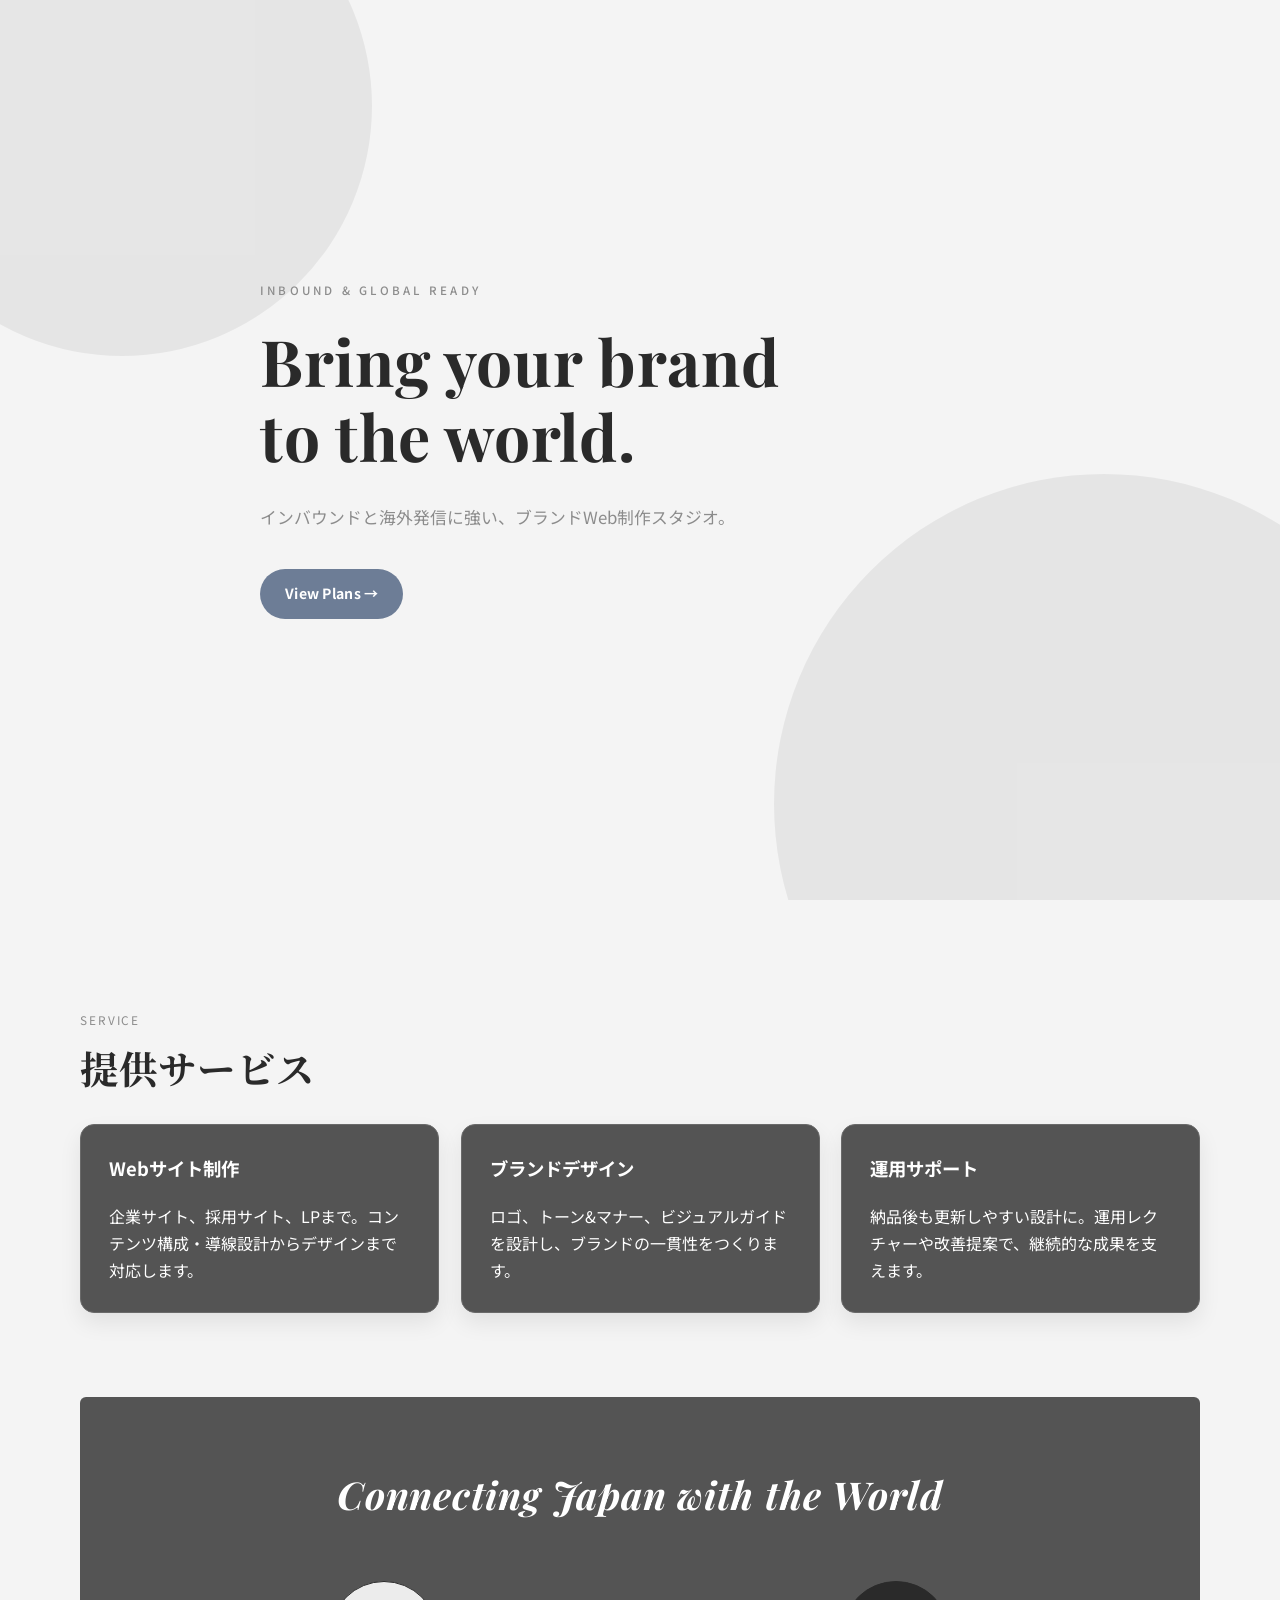
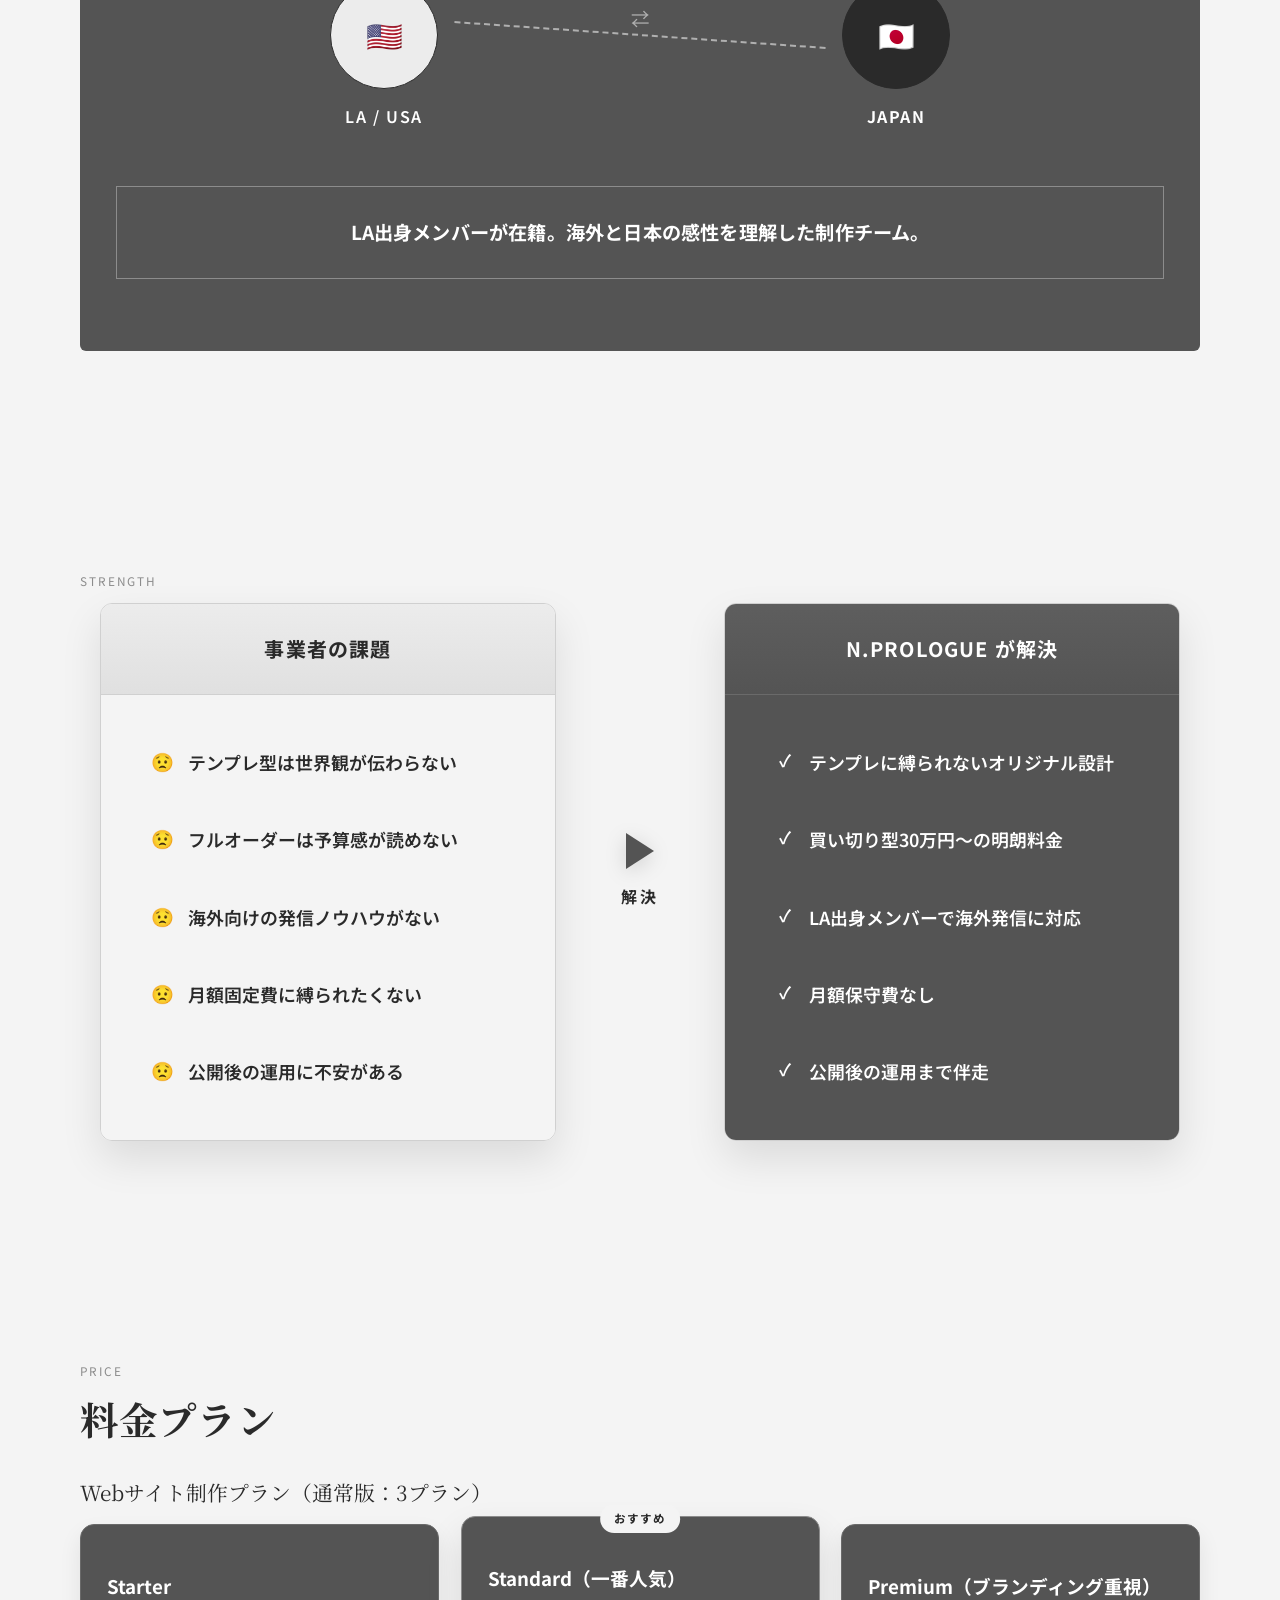
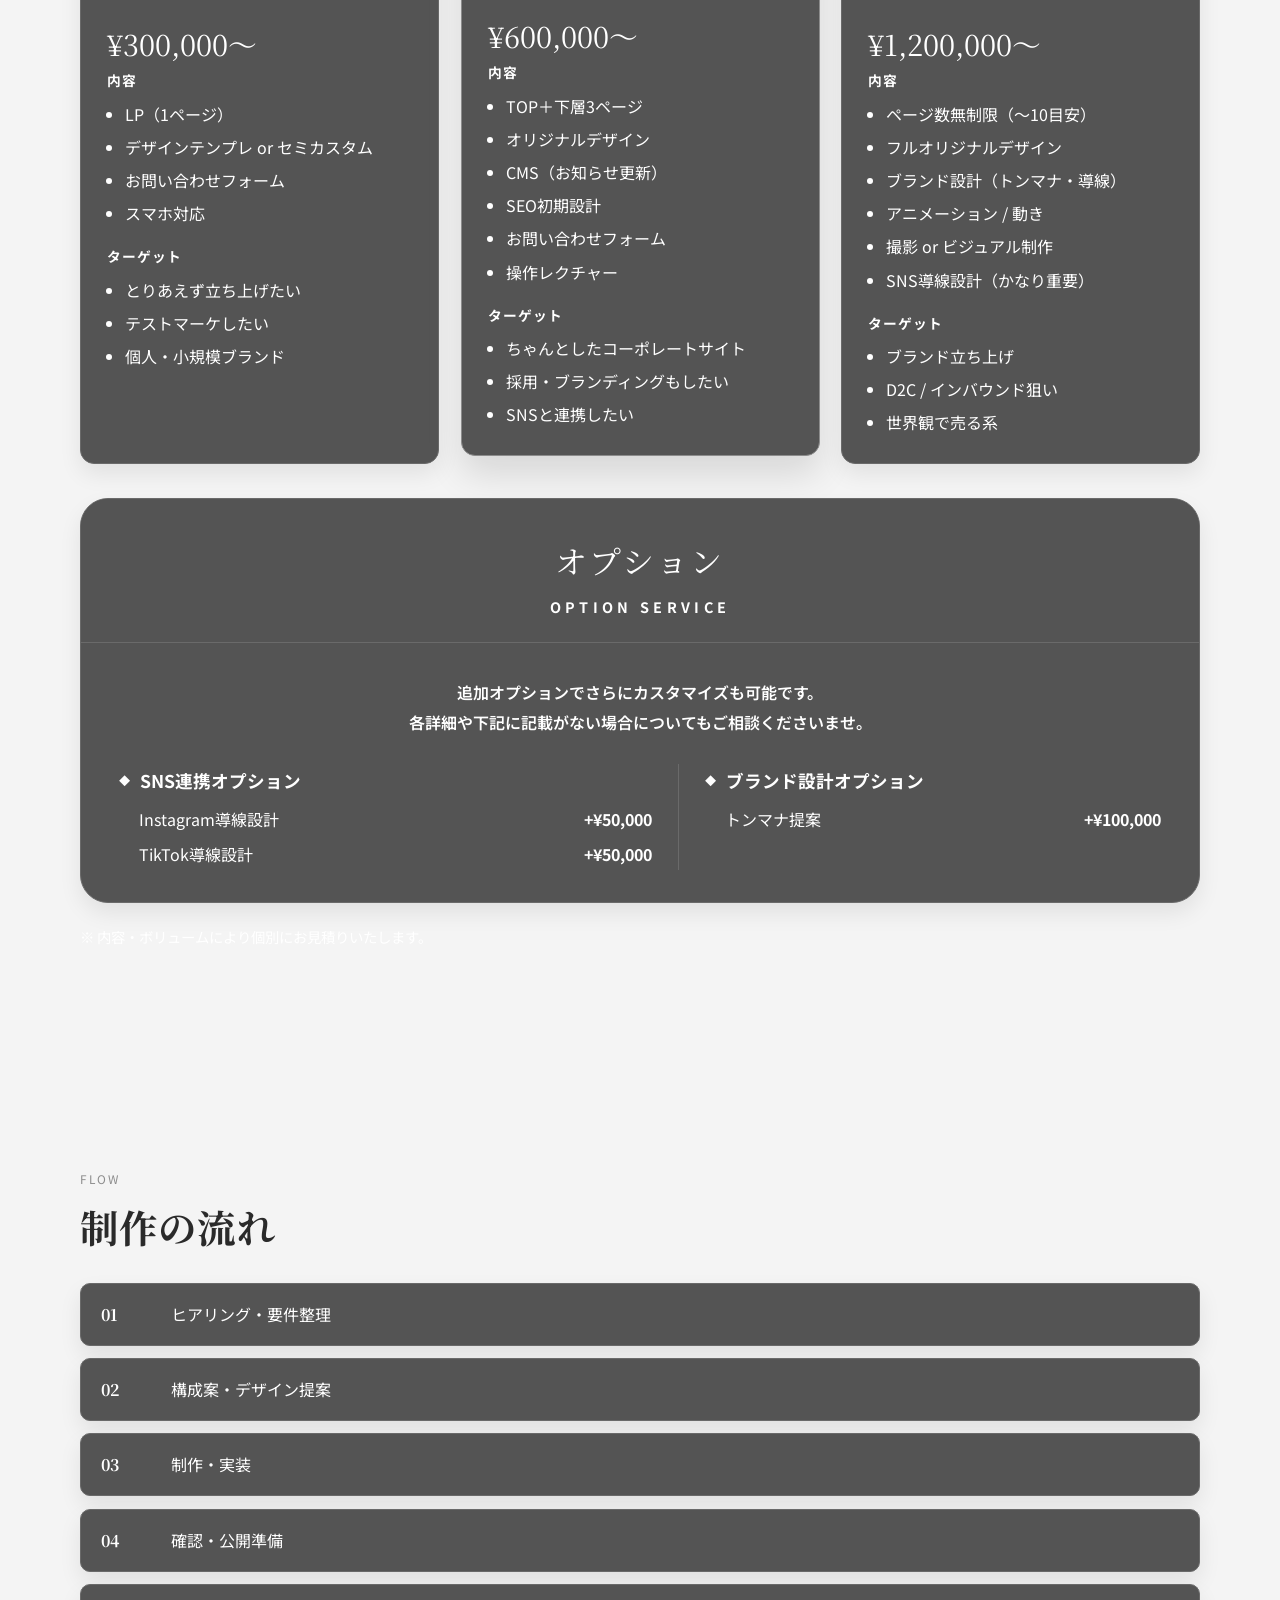
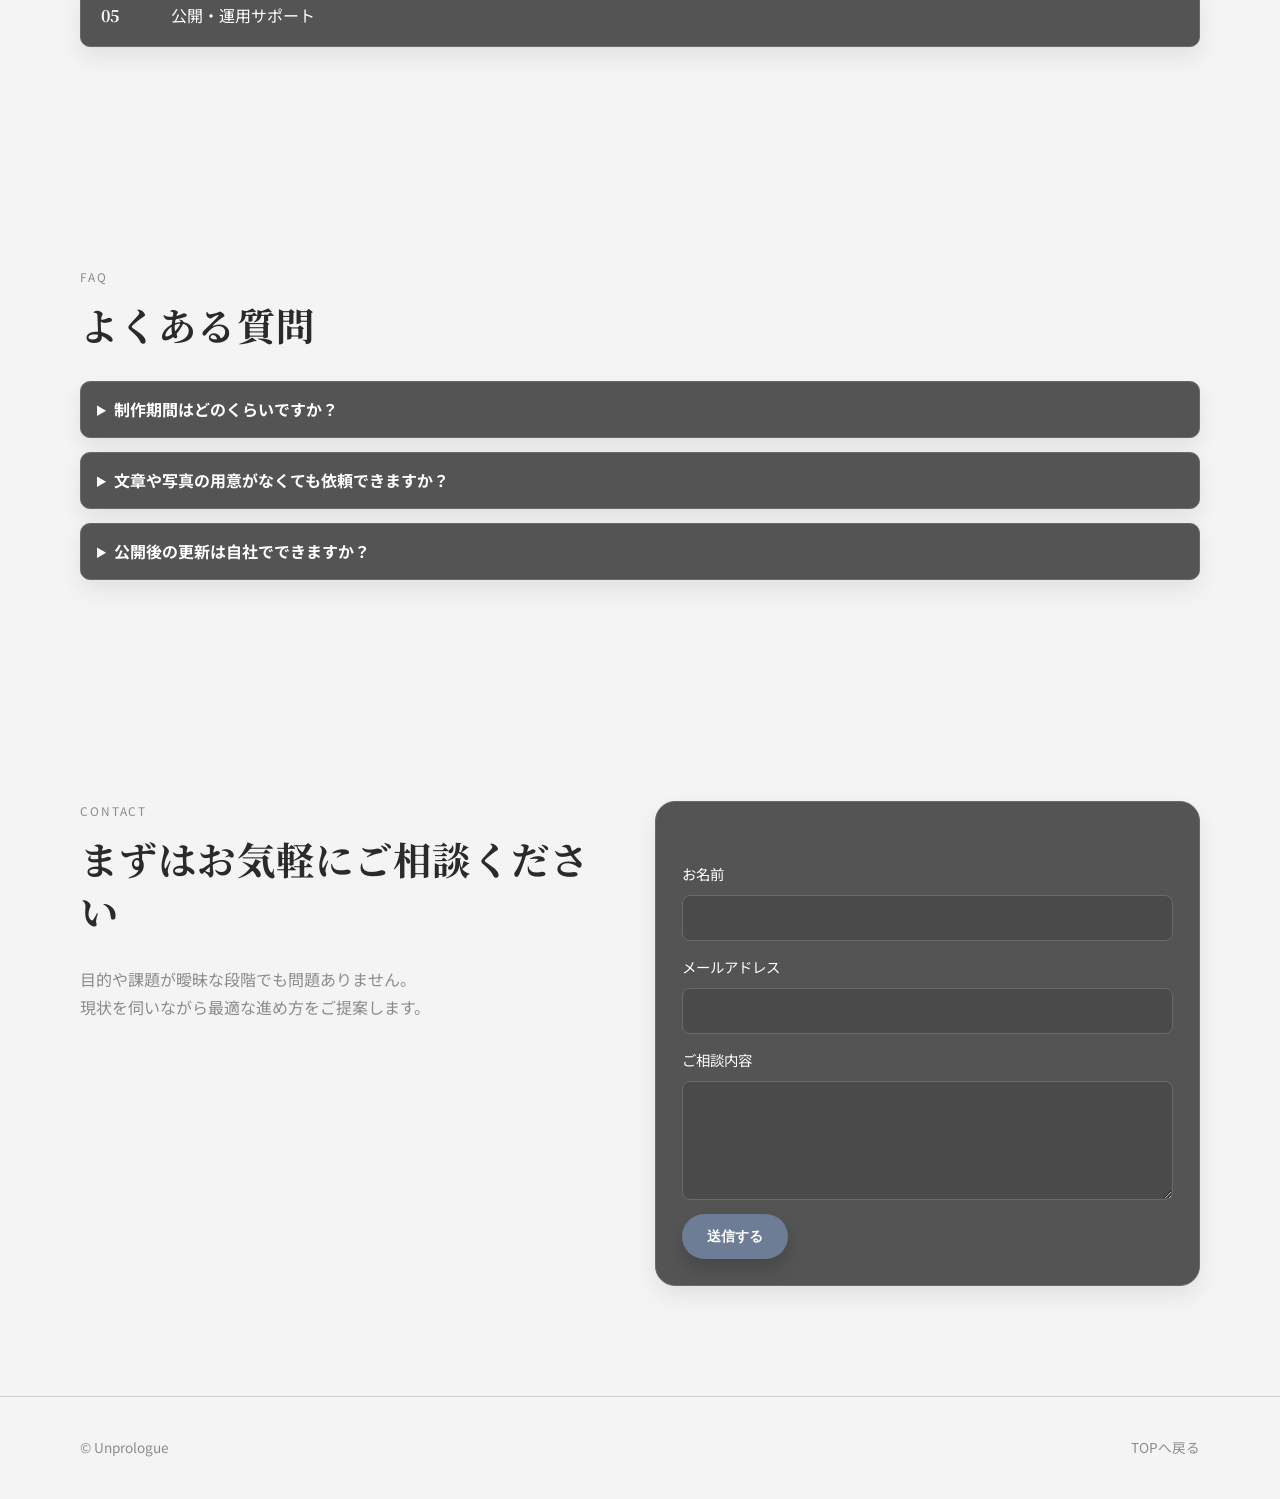
==== index.html @ 6802417b "Send contact form submissions to hello@unprologue.jp Use FormSubmit AJAX endpoint with honeypot, sta" ====
<!doctype html>
<html lang="ja">
  <head>
    <meta charset="UTF-8" />
    <meta name="viewport" content="width=device-width, initial-scale=1.0" />
    <title>N.PROLOGUE</title>
    <link rel="icon" href="favicon.ico" sizes="48x48" />
    <link rel="icon" type="image/png" sizes="32x32" href="favicon-32x32.png" />
    <link rel="apple-touch-icon" sizes="180x180" href="assets/apple-touch-icon.png" />
    <meta
      name="description"
      content="想いをカタチに、らしさをデザインに。ブランドに寄り添うWeb制作・デザインスタジオ。"
    />
    <link rel="preconnect" href="https://fonts.googleapis.com" />
    <link rel="preconnect" href="https://fonts.gstatic.com" crossorigin />
    <link
      href="https://fonts.googleapis.com/css2?family=Noto+Sans+JP:wght@400;500;700&family=Noto+Serif+JP:wght@500;700&family=Playfair+Display:wght@600;700&display=swap"
      rel="stylesheet"
    />
    <link rel="stylesheet" href="css/styles.css" />
  </head>
  <body>
    <main id="top">
      <section class="hero" id="hero">
        <div class="hero-stage">
          <div class="hero-intro" id="hero-intro">
            <div class="dot-logo" id="dot-logo" data-text="N.PROLOGUE" aria-hidden="true"></div>
          </div>

          <div class="hero-content" id="hero-content" aria-hidden="true">
            <div class="hero-bg-circles" aria-hidden="true">
              <span class="hero-circle hero-circle--tl"></span>
              <span class="hero-circle hero-circle--br"></span>
            </div>
            <div class="container hero-copy-wrap">
              <p class="hero-eyebrow hero-reveal-item">INBOUND &amp; GLOBAL READY</p>
              <h1 class="hero-headline hero-reveal-item">
                Bring your brand<br />
                to the world.
              </h1>
              <p class="hero-lead hero-reveal-item">
                インバウンドと海外発信に強い、ブランドWeb制作スタジオ。
              </p>
              <a href="#price" class="btn btn-hero hero-reveal-item">View Plans →</a>
            </div>
          </div>
        </div>
      </section>

      <section class="section" id="service">
        <div class="container">
          <p class="section-en">SERVICE</p>
          <h2 class="section-title">提供サービス</h2>
          <div class="cards three">
            <article class="card">
              <h3>Webサイト制作</h3>
              <p>
                企業サイト、採用サイト、LPまで。コンテンツ構成・導線設計からデザインまで対応します。
              </p>
            </article>
            <article class="card">
              <h3>ブランドデザイン</h3>
              <p>
                ロゴ、トーン&マナー、ビジュアルガイドを設計し、ブランドの一貫性をつくります。
              </p>
            </article>
            <article class="card">
              <h3>運用サポート</h3>
              <p>
                納品後も更新しやすい設計に。運用レクチャーや改善提案で、継続的な成果を支えます。
              </p>
            </article>
          </div>

          <div class="global-connect">
            <h2 class="global-connect-title">Connecting Japan with the World</h2>

            <div class="global-connect-map" aria-label="LA USA to Japan connection">
              <div class="global-connect-node">
                <div class="global-connect-circle global-connect-circle--usa">
                  <span aria-hidden="true">🇺🇸</span>
                </div>
                <p class="global-connect-label global-connect-label--sub">LA / USA</p>
              </div>

              <div class="global-connect-bridge" aria-hidden="true">
                <span class="global-connect-arrow">⇄</span>
                <span class="global-connect-line"></span>
              </div>

              <div class="global-connect-node">
                <div class="global-connect-circle global-connect-circle--japan">
                  <span aria-hidden="true">🇯🇵</span>
                </div>
                <p class="global-connect-label">JAPAN</p>
              </div>
            </div>

            <p class="global-connect-note">
              LA出身メンバーが在籍。海外と日本の感性を理解した制作チーム。
            </p>
          </div>
        </div>
      </section>

      <section class="section" id="strength">
        <div class="container">
          <p class="section-en">STRENGTH</p>
          <div class="challenge-solution">
            <div class="challenge-solution-grid">
              <article class="challenge-panel">
                <header class="challenge-panel-head">事業者の課題</header>
                <ul class="challenge-list">
                  <li><span class="challenge-icon" aria-hidden="true">😟</span>テンプレ型は世界観が伝わらない</li>
                  <li><span class="challenge-icon" aria-hidden="true">😟</span>フルオーダーは予算感が読めない</li>
                  <li><span class="challenge-icon" aria-hidden="true">😟</span>海外向けの発信ノウハウがない</li>
                  <li><span class="challenge-icon" aria-hidden="true">😟</span>月額固定費に縛られたくない</li>
                  <li><span class="challenge-icon" aria-hidden="true">😟</span>公開後の運用に不安がある</li>
                </ul>
              </article>

              <div class="challenge-solution-bridge" aria-hidden="true">
                <span class="challenge-solution-arrow"></span>
                <span class="challenge-solution-label">解決</span>
              </div>

              <article class="solution-panel">
                <header class="solution-panel-head">N.PROLOGUE が解決</header>
                <ul class="solution-list">
                  <li><span class="solution-icon" aria-hidden="true">✓</span>テンプレに縛られないオリジナル設計</li>
                  <li><span class="solution-icon" aria-hidden="true">✓</span>買い切り型30万円〜の明朗料金</li>
                  <li><span class="solution-icon" aria-hidden="true">✓</span>LA出身メンバーで海外発信に対応</li>
                  <li><span class="solution-icon" aria-hidden="true">✓</span>月額保守費なし</li>
                  <li><span class="solution-icon" aria-hidden="true">✓</span>公開後の運用まで伴走</li>
                </ul>
              </article>
            </div>
          </div>

        </div>
      </section>

      <section class="section" id="price">
        <div class="container">
          <p class="section-en">PRICE</p>
          <h2 class="section-title">料金プラン</h2>
          <div class="plan-group">
            <p class="plan-group-title">Webサイト制作プラン（通常版：3プラン）</p>
            <div class="pricing">
              <article class="price-card">
                <h3>Starter</h3>
                <p class="price">¥300,000〜</p>
                <h4>内容</h4>
                <ul>
                  <li>LP（1ページ）</li>
                  <li>デザインテンプレ or セミカスタム</li>
                  <li>お問い合わせフォーム</li>
                  <li>スマホ対応</li>
                </ul>
                <h4>ターゲット</h4>
                <ul>
                  <li>とりあえず立ち上げたい</li>
                  <li>テストマーケしたい</li>
                  <li>個人・小規模ブランド</li>
                </ul>
              </article>

              <article class="price-card featured">
                <h3>Standard（一番人気）</h3>
                <p class="price">¥600,000〜</p>
                <h4>内容</h4>
                <ul>
                  <li>TOP＋下層3ページ</li>
                  <li>オリジナルデザイン</li>
                  <li>CMS（お知らせ更新）</li>
                  <li>SEO初期設計</li>
                  <li>お問い合わせフォーム</li>
                  <li>操作レクチャー</li>
                </ul>
                <h4>ターゲット</h4>
                <ul>
                  <li>ちゃんとしたコーポレートサイト</li>
                  <li>採用・ブランディングもしたい</li>
                  <li>SNSと連携したい</li>
                </ul>
              </article>

              <article class="price-card">
                <h3>Premium（ブランディング重視）</h3>
                <p class="price">¥1,200,000〜</p>
                <h4>内容</h4>
                <ul>
                  <li>ページ数無制限（〜10目安）</li>
                  <li>フルオリジナルデザイン</li>
                  <li>ブランド設計（トンマナ・導線）</li>
                  <li>アニメーション / 動き</li>
                  <li>撮影 or ビジュアル制作</li>
                  <li>SNS導線設計（かなり重要）</li>
                </ul>
                <h4>ターゲット</h4>
                <ul>
                  <li>ブランド立ち上げ</li>
                  <li>D2C / インバウンド狙い</li>
                  <li>世界観で売る系</li>
                </ul>
              </article>
            </div>
          </div>

          <div class="plan-group">
            <div class="option-board">
              <div class="option-board-head">
                <p class="option-head-ja">オプション</p>
                <p class="option-head-en">OPTION SERVICE</p>
              </div>
              <div class="option-board-body">
                <p class="option-intro">
                  追加オプションでさらにカスタマイズも可能です。<br />
                  各詳細や下記に記載がない場合についてもご相談くださいませ。
                </p>
                <div class="option-columns">
                  <div class="option-column">
                    <article class="option-item">
                      <h3>SNS連携オプション</h3>
                      <ul class="option-sublist">
                        <li>
                          <span>Instagram導線設計</span>
                          <strong>+¥50,000</strong>
                        </li>
                        <li>
                          <span>TikTok導線設計</span>
                          <strong>+¥50,000</strong>
                        </li>
                      </ul>
                    </article>
                  </div>
                  <div class="option-column">
                    <article class="option-item">
                      <h3>ブランド設計オプション</h3>
                      <ul class="option-sublist">
                        <li>
                          <span>トンマナ提案</span>
                          <strong>+¥100,000</strong>
                        </li>
                      </ul>
                    </article>
                  </div>
                </div>
              </div>
            </div>
          </div>

          <p class="note">※ 内容・ボリュームにより個別にお見積りいたします。</p>
        </div>
      </section>

      <section class="section" id="flow">
        <div class="container">
          <p class="section-en">FLOW</p>
          <h2 class="section-title">制作の流れ</h2>
          <ol class="flow">
            <li><strong>01</strong><span>ヒアリング・要件整理</span></li>
            <li><strong>02</strong><span>構成案・デザイン提案</span></li>
            <li><strong>03</strong><span>制作・実装</span></li>
            <li><strong>04</strong><span>確認・公開準備</span></li>
            <li><strong>05</strong><span>公開・運用サポート</span></li>
          </ol>
        </div>
      </section>

      <section class="section section-soft" id="faq">
        <div class="container">
          <p class="section-en">FAQ</p>
          <h2 class="section-title">よくある質問</h2>
          <div class="faq">
            <details>
              <summary>制作期間はどのくらいですか？</summary>
              <p>
                ご依頼内容により異なりますが、LPで約4〜6週間、コーポレートサイトで約8〜12週間が目安です。
              </p>
            </details>
            <details>
              <summary>文章や写真の用意がなくても依頼できますか？</summary>
              <p>
                可能です。構成や原稿作成のサポート、必要に応じて撮影ディレクションも対応しています。
              </p>
            </details>
            <details>
              <summary>公開後の更新は自社でできますか？</summary>
              <p>
                はい。更新しやすい設計で制作し、納品時に管理画面レクチャーも行います。
              </p>
            </details>
          </div>
        </div>
      </section>

      <section class="section contact" id="contact">
        <div class="container contact-grid">
          <div>
            <p class="section-en">CONTACT</p>
            <h2 class="section-title">まずはお気軽にご相談ください</h2>
            <p class="lead">
              目的や課題が曖昧な段階でも問題ありません。<br />
              現状を伺いながら最適な進め方をご提案します。
            </p>
          </div>
          <form
            class="contact-form"
            id="contact-form"
            action="https://formsubmit.co/ajax/hello@unprologue.jp"
            method="POST"
          >
            <input type="hidden" name="_subject" value="N.PROLOGUE お問い合わせ" />
            <input type="hidden" name="_template" value="table" />
            <input type="text" name="_honey" class="sr-only" tabindex="-1" autocomplete="off" />
            <p class="contact-form-status" id="contact-form-status" role="status" aria-live="polite"></p>
            <label>
              お名前
              <input type="text" name="name" required />
            </label>
            <label>
              メールアドレス
              <input type="email" name="email" required />
            </label>
            <label>
              ご相談内容
              <textarea name="message" rows="4" required></textarea>
            </label>
            <button type="submit" class="btn">送信する</button>
          </form>
        </div>
      </section>
    </main>

    <footer class="site-footer">
      <div class="container footer-wrap">
        <p>© Unprologue</p>
        <a href="#top">TOPへ戻る</a>
      </div>
    </footer>

    <script src="js/main.js"></script>
  </body>
</html>
---- css/styles.css ----
:root {
  --bg: #f4f4f4;
  --bg-deep: #f4f4f4;
  --bg-soft: #f4f4f4;
  --bg-card: #545454;
  --title: #2a2a2a;
  --subtext: #8c8c8c;
  --text-box: #545454;
  --box-title: #ffffff;
  --box-subtext: #ffffff;
  --text: #2a2a2a;
  --text-muted: #8c8c8c;
  --line: #6a6a6a;
  --accent: #79d0ff;
  --accent-soft: #b5e6ff;
  --radius: 20px;
  --radius-sm: 14px;
  --shadow: 0 24px 70px rgba(0, 0, 0, 0.38);
  --shadow-soft: 0 14px 30px rgba(0, 0, 0, 0.24);
}

* {
  box-sizing: border-box;
}

html {
  scroll-behavior: smooth;
}

body {
  margin: 0;
  color: var(--subtext);
  background: #f4f4f4;
  font-family: "Noto Sans JP", sans-serif;
  line-height: 1.7;
}

a {
  color: inherit;
  text-decoration: none;
}

.container {
  width: min(1120px, 92%);
  margin: 0 auto;
}

.hero {
  position: relative;
  min-height: 100vh;
  overflow: hidden;
  background: #f4f4f4;
}

.hero-stage {
  position: relative;
  min-height: 100vh;
}

.hero-intro {
  position: absolute;
  inset: 0;
  z-index: 2;
  display: flex;
  align-items: center;
  justify-content: center;
  padding: 96px 0;
  transition:
    opacity 1.15s cubic-bezier(0.22, 1, 0.36, 1),
    transform 1.15s cubic-bezier(0.22, 1, 0.36, 1),
    filter 0.95s ease;
}

.hero-content {
  position: relative;
  z-index: 1;
  min-height: 100vh;
  display: flex;
  align-items: center;
  opacity: 0;
  transform: translateY(28px);
  pointer-events: none;
  transition:
    opacity 1.25s cubic-bezier(0.22, 1, 0.36, 1) 0.12s,
    transform 1.25s cubic-bezier(0.22, 1, 0.36, 1) 0.12s;
}

.hero.is-revealed .hero-intro {
  opacity: 0;
  visibility: hidden;
  transform: scale(0.94) translateY(-16px);
  filter: blur(8px);
  pointer-events: none;
  z-index: 0;
}

.hero.is-revealed .hero-content {
  opacity: 1;
  transform: translateY(0);
  pointer-events: auto;
  z-index: 3;
}

.hero-reveal-item {
  opacity: 0;
  transform: translateY(22px);
  filter: blur(3px);
  transition:
    opacity 0.95s cubic-bezier(0.22, 1, 0.36, 1),
    transform 0.95s cubic-bezier(0.22, 1, 0.36, 1),
    filter 0.85s ease;
}

.hero.is-revealed .hero-reveal-item {
  opacity: 1;
  transform: translateY(0);
  filter: blur(0);
}

.hero.is-revealed .hero-reveal-item:nth-child(1) {
  transition-delay: 0.42s;
}

.hero.is-revealed .hero-reveal-item:nth-child(2) {
  transition-delay: 0.56s;
}

.hero.is-revealed .hero-reveal-item:nth-child(3) {
  transition-delay: 0.7s;
}

.hero.is-revealed .hero-reveal-item:nth-child(4) {
  transition-delay: 0.84s;
}

.hero-bg-circles {
  position: absolute;
  inset: 0;
  overflow: hidden;
  pointer-events: none;
}

.hero-circle {
  position: absolute;
  border-radius: 50%;
  background: rgba(0, 0, 0, 0.06);
  opacity: 0;
  transform: scale(0.92);
  transition:
    opacity 1.4s ease 0.2s,
    transform 1.6s cubic-bezier(0.22, 1, 0.36, 1) 0.2s;
}

.hero.is-revealed .hero-circle {
  opacity: 1;
  transform: scale(1);
}

.hero-circle--tl {
  width: clamp(260px, 40vw, 500px);
  height: clamp(260px, 40vw, 500px);
  top: -16%;
  left: -10%;
}

.hero-circle--br {
  width: clamp(340px, 52vw, 660px);
  height: clamp(340px, 52vw, 660px);
  bottom: -26%;
  right: -12%;
}

.hero-copy-wrap {
  position: relative;
  z-index: 1;
  width: 100%;
  max-width: 760px;
  padding: clamp(96px, 12vw, 140px) 0;
  text-align: left;
}

.hero-eyebrow {
  margin: 0 0 22px;
  font-size: 0.72rem;
  font-weight: 500;
  letter-spacing: 0.28em;
  text-transform: uppercase;
  color: #8c8c8c;
}

.hero-headline {
  margin: 0;
  font-family: "Playfair Display", "Noto Serif JP", serif;
  font-size: clamp(2.35rem, 5.4vw, 4rem);
  font-weight: 700;
  line-height: 1.18;
  letter-spacing: 0.01em;
  color: #2a2a2a;
  text-shadow: none;
}

.hero-lead {
  margin: 28px 0 0;
  max-width: 34rem;
  font-size: clamp(0.95rem, 1.6vw, 1.05rem);
  line-height: 1.85;
  color: #8c8c8c;
}

.btn-hero {
  position: relative;
  z-index: 1;
  margin-top: 36px;
  padding: 14px 30px;
  border-radius: 0;
  background: #6d7d96;
  color: #ffffff;
  font-weight: 700;
  font-size: 0.9rem;
  letter-spacing: 0.02em;
  box-shadow: none;
}

.btn-hero:hover {
  background: #7a8aa3;
  transform: translateY(-2px);
  box-shadow: 0 10px 24px rgba(0, 0, 0, 0.22);
}

.hero-grid {
  display: flex;
  justify-content: center;
  align-items: center;
  padding: 96px 0 92px;
  min-height: 100vh;
  text-align: center;
}

.hero-side-logo {
  position: absolute;
  top: clamp(22px, 3.6vw, 40px);
  right: clamp(20px, 3.5vw, 48px);
  margin: 0;
  width: 26px;
  display: grid;
  gap: 8px;
}

.hero-side-logo-line {
  display: block;
  height: 3px;
  width: 100%;
  border-radius: 999px;
  background: #ffffff;
}

.sr-only {
  position: absolute;
  width: 1px;
  height: 1px;
  padding: 0;
  margin: -1px;
  overflow: hidden;
  clip: rect(0, 0, 0, 0);
  white-space: nowrap;
  border: 0;
}

.dot-logo {
  --dot-size: clamp(8px, 0.98vw, 14px);
  --dot-gap: clamp(6px, 0.65vw, 10px);
  display: flex;
  gap: clamp(18px, 2.6vw, 32px);
  align-items: flex-start;
  justify-content: center;
  flex-wrap: nowrap;
  position: relative;
}

.dot-logo::after {
  content: "";
  width: clamp(4px, 0.5vw, 7px);
  height: calc(var(--dot-size) * 5 + var(--dot-gap) * 4);
  margin-left: clamp(8px, 1vw, 14px);
  background: #2a2a2a;
  border-radius: 999px;
  align-self: flex-end;
  opacity: 0;
}

.dot-logo.is-typing::after {
  opacity: 1;
  animation: dotCaretBlink 0.9s steps(1, end) infinite;
}

.dot-letter {
  position: relative;
  width: calc(var(--w) * (var(--dot-size) + var(--dot-gap)) - var(--dot-gap));
  height: calc(var(--h) * (var(--dot-size) + var(--dot-gap)) - var(--dot-gap));
}

.dot {
  position: absolute;
  width: var(--dot-size);
  height: var(--dot-size);
  border-radius: 999px;
  background: #2a2a2a;
  left: calc(var(--x) * (var(--dot-size) + var(--dot-gap)));
  top: calc(var(--y) * (var(--dot-size) + var(--dot-gap)));
}

@keyframes dotCaretBlink {
  0%,
  45% {
    opacity: 1;
  }
  46%,
  100% {
    opacity: 0;
  }
}

.dot-n {
  --w: 3;
  --h: 5;
}

.dot-n .d1 {
  --x: 0;
  --y: 0;
}
.dot-n .d2 {
  --x: 0;
  --y: 1;
}
.dot-n .d3 {
  --x: 0;
  --y: 2;
}
.dot-n .d4 {
  --x: 0;
  --y: 3;
}
.dot-n .d5 {
  --x: 0;
  --y: 4;
}
.dot-n .d6 {
  --x: 1;
  --y: 1;
}
.dot-n .d7 {
  --x: 1;
  --y: 3;
}
.dot-n .d8 {
  --x: 2;
  --y: 0;
}
.dot-n .d9 {
  --x: 2;
  --y: 2;
}
.dot-n .d10 {
  --x: 2;
  --y: 4;
}

.dot-prologue-o {
  --w: 4;
  --h: 5;
}

.dot-prologue-o .d1 {
  --x: 0;
  --y: 0;
}
.dot-prologue-o .d2 {
  --x: 1;
  --y: 0;
}
.dot-prologue-o .d3 {
  --x: 2;
  --y: 0;
}
.dot-prologue-o .d4 {
  --x: 3;
  --y: 0;
}
.dot-prologue-o .d5 {
  --x: 0;
  --y: 1;
}
.dot-prologue-o .d6 {
  --x: 3;
  --y: 1;
}
.dot-prologue-o .d7 {
  --x: 0;
  --y: 2;
}
.dot-prologue-o .d8 {
  --x: 3;
  --y: 2;
}
.dot-prologue-o .d9 {
  --x: 0;
  --y: 3;
}
.dot-prologue-o .d10 {
  --x: 3;
  --y: 3;
}
.dot-prologue-o .d11 {
  --x: 1;
  --y: 4;
}
.dot-prologue-o .d12 {
  --x: 2;
  --y: 4;
}

.dot-t {
  --w: 4;
  --h: 5;
}

.dot-t .d1 {
  --x: 0;
  --y: 0;
}
.dot-t .d2 {
  --x: 1;
  --y: 0;
}
.dot-t .d3 {
  --x: 2;
  --y: 0;
}
.dot-t .d4 {
  --x: 3;
  --y: 0;
}
.dot-t .d5 {
  --x: 1;
  --y: 1;
}
.dot-t .d6 {
  --x: 1;
  --y: 2;
}
.dot-t .d7 {
  --x: 1;
  --y: 3;
}

.dot-h {
  --w: 4;
  --h: 5;
}

.dot-h .d1 {
  --x: 0;
  --y: 0;
}
.dot-h .d2 {
  --x: 0;
  --y: 1;
}
.dot-h .d3 {
  --x: 0;
  --y: 2;
}
.dot-h .d4 {
  --x: 0;
  --y: 3;
}
.dot-h .d5 {
  --x: 0;
  --y: 4;
}
.dot-h .d6 {
  --x: 1;
  --y: 2;
}
.dot-h .d7 {
  --x: 2;
  --y: 2;
}
.dot-h .d8 {
  --x: 3;
  --y: 0;
}
.dot-h .d9 {
  --x: 3;
  --y: 1;
}
.dot-h .d10 {
  --x: 3;
  --y: 2;
}
.dot-h .d11 {
  --x: 3;
  --y: 3;
}
.dot-h .d12 {
  --x: 3;
  --y: 4;
}

.dot-a {
  --w: 4;
  --h: 5;
}

.dot-a .d1 {
  --x: 1;
  --y: 0;
}
.dot-a .d2 {
  --x: 2;
  --y: 0;
}
.dot-a .d3 {
  --x: 0;
  --y: 1;
}
.dot-a .d4 {
  --x: 3;
  --y: 1;
}
.dot-a .d5 {
  --x: 0;
  --y: 2;
}
.dot-a .d6 {
  --x: 1;
  --y: 2;
}
.dot-a .d7 {
  --x: 2;
  --y: 2;
}
.dot-a .d8 {
  --x: 3;
  --y: 2;
}
.dot-a .d9 {
  --x: 0;
  --y: 3;
}
.dot-a .d10 {
  --x: 3;
  --y: 3;
}
.dot-a .d11 {
  --x: 0;
  --y: 4;
}

.dot-i {
  --w: 2;
  --h: 5;
}

.dot-i .d1 {
  --x: 0;
  --y: 0;
}
.dot-i .d2 {
  --x: 1;
  --y: 0;
}
.dot-i .d3 {
  --x: 0;
  --y: 1;
}
.dot-i .d4 {
  --x: 0;
  --y: 2;
}
.dot-i .d5 {
  --x: 0;
  --y: 3;
}
.dot-i .d6 {
  --x: 1;
  --y: 4;
}

.dot-k {
  --w: 3;
  --h: 5;
}

.dot-k .d1 {
  --x: 0;
  --y: 0;
}
.dot-k .d2 {
  --x: 0;
  --y: 1;
}
.dot-k .d3 {
  --x: 0;
  --y: 2;
}
.dot-k .d4 {
  --x: 0;
  --y: 3;
}
.dot-k .d5 {
  --x: 0;
  --y: 4;
}
.dot-k .d6 {
  --x: 1;
  --y: 2;
}
.dot-k .d7 {
  --x: 2;
  --y: 0;
}
.dot-k .d8 {
  --x: 2;
  --y: 1;
}
.dot-k .d9 {
  --x: 2;
  --y: 3;
}
.dot-k .d10 {
  --x: 2;
  --y: 4;
}

.dot-s {
  --w: 4;
  --h: 5;
}

.dot-s .d1 {
  --x: 0;
  --y: 0;
}
.dot-s .d2 {
  --x: 1;
  --y: 0;
}
.dot-s .d3 {
  --x: 2;
  --y: 0;
}
.dot-s .d4 {
  --x: 3;
  --y: 0;
}
.dot-s .d5 {
  --x: 0;
  --y: 1;
}
.dot-s .d6 {
  --x: 0;
  --y: 2;
}
.dot-s .d7 {
  --x: 1;
  --y: 2;
}
.dot-s .d8 {
  --x: 2;
  --y: 2;
}
.dot-s .d9 {
  --x: 3;
  --y: 3;
}
.dot-s .d10 {
  --x: 0;
  --y: 4;
}
.dot-s .d11 {
  --x: 1;
  --y: 4;
}
.dot-s .d12 {
  --x: 2;
  --y: 4;
}

.eyebrow,
.section-en {
  margin: 0 0 12px;
  font-size: 0.74rem;
  letter-spacing: 0.16em;
  color: var(--subtext);
}

h1,
.section-title {
  margin: 0;
  font-family: "Noto Serif JP", serif;
  line-height: 1.35;
  letter-spacing: 0.03em;
  color: var(--title);
}

h1 {
  font-size: clamp(2rem, 5vw, 3.2rem);
  text-shadow: none;
}

.hero-copy {
  width: 100%;
}

.lead {
  color: var(--subtext);
}

.hero-copy .lead {
  max-width: 32rem;
  margin: 24px 0 0;
}

.hero-metrics {
  margin: 28px 0 0;
  padding: 0;
  list-style: none;
  display: grid;
  grid-template-columns: repeat(3, minmax(0, 1fr));
  gap: 12px;
  max-width: 560px;
}

.hero-metrics li {
  padding: 12px;
  border-radius: 12px;
  background: rgba(10, 18, 31, 0.54);
  border: 1px solid rgba(255, 255, 255, 0.14);
  backdrop-filter: blur(8px);
}

.hero-metrics strong {
  display: block;
  font-family: "Noto Serif JP", serif;
  font-size: 1.1rem;
  color: var(--accent-soft);
}

.hero-metrics span {
  display: block;
  margin-top: 2px;
  color: var(--text-muted);
  font-size: 0.8rem;
}

.hero-cta {
  margin-top: 28px;
  display: flex;
  flex-wrap: wrap;
  gap: 14px;
}

.btn {
  border: 1px solid transparent;
  display: inline-flex;
  align-items: center;
  justify-content: center;
  padding: 12px 24px;
  border-radius: 999px;
  background: linear-gradient(135deg, #89d8ff, #58afff);
  color: #061323;
  font-weight: 700;
  font-size: 0.88rem;
  transition:
    transform 0.25s ease,
    box-shadow 0.25s ease,
    opacity 0.25s ease;
}

.btn:hover {
  opacity: 0.97;
  transform: translateY(-2px);
  box-shadow: 0 10px 25px rgba(66, 147, 219, 0.35);
}

.btn-ghost {
  color: #f4f8ff;
  border-color: rgba(255, 255, 255, 0.32);
  background: rgba(8, 16, 28, 0.22);
}

.btn-sm {
  padding: 8px 16px;
  font-size: 0.76rem;
}

.hero-card {
  align-self: end;
  border-radius: var(--radius);
  padding: 30px;
  background: linear-gradient(165deg, rgba(23, 41, 67, 0.82), rgba(11, 24, 41, 0.74));
  border: 1px solid rgba(255, 255, 255, 0.2);
  backdrop-filter: blur(9px);
  box-shadow: var(--shadow);
}

.card-title {
  margin-top: 0;
  font-size: 0.78rem;
  letter-spacing: 0.12em;
  color: var(--accent-soft);
}

.section {
  padding: clamp(72px, 10vw, 110px) 0;
  position: relative;
}

.reveal {
  opacity: 0;
  transform: translateY(28px) scale(0.985);
  filter: blur(4px);
  transition:
    opacity 0.85s cubic-bezier(0.22, 1, 0.36, 1),
    transform 0.85s cubic-bezier(0.22, 1, 0.36, 1),
    filter 0.75s ease;
  transition-delay: var(--reveal-delay, 0ms);
  will-change: transform, opacity, filter;
}

.reveal.is-visible {
  opacity: 1;
  transform: translateY(0) scale(1);
  filter: blur(0);
}

.reveal-lift {
  transform: translateY(42px) scale(0.98);
}

.reveal-left {
  transform: translateX(-28px) scale(0.99);
}

.reveal-right {
  transform: translateX(28px) scale(0.99);
}

.reveal-fast {
  transition-duration: 0.55s;
}

.parallax-soft {
  transition: transform 0.25s linear;
  will-change: transform;
}

.section-title {
  font-size: clamp(1.6rem, 3.5vw, 2.4rem);
  margin-bottom: 30px;
}

.cards {
  display: grid;
  gap: 22px;
}

.cards.three {
  grid-template-columns: repeat(3, minmax(0, 1fr));
}

.card {
  padding: 28px;
  border-radius: var(--radius-sm);
  background: var(--text-box);
  border: 1px solid #6a6a6a;
  box-shadow: var(--shadow-soft);
  transition:
    transform 0.25s ease,
    border-color 0.25s ease,
    box-shadow 0.25s ease;
}

.card:hover {
  transform: translateY(-4px);
  border-color: #8c8c8c;
  box-shadow: var(--shadow);
}

.card h3 {
  margin-top: 0;
  font-size: 1.15rem;
  color: var(--box-title);
}

.card p {
  margin-bottom: 0;
  color: var(--box-subtext);
}

.global-connect {
  margin-top: clamp(56px, 8vw, 84px);
  padding: clamp(48px, 7vw, 72px) clamp(20px, 4vw, 36px);
  text-align: center;
  background: #545454;
  border-radius: 6px;
}

.global-connect-title {
  margin: 0 0 clamp(44px, 6vw, 60px);
  font-family: "Playfair Display", "Noto Serif JP", serif;
  font-size: clamp(1.6rem, 3.5vw, 2.4rem);
  font-style: italic;
  font-weight: 700;
  line-height: 1.35;
  letter-spacing: 0.02em;
  color: #ffffff;
}

.global-connect-map {
  display: grid;
  grid-template-columns: auto minmax(140px, 1fr) auto;
  align-items: start;
  column-gap: clamp(8px, 2vw, 16px);
  max-width: 620px;
  margin: 0 auto;
}

.global-connect-node {
  display: grid;
  justify-items: center;
  gap: 14px;
}

.global-connect-circle {
  display: grid;
  place-items: center;
  width: clamp(88px, 12vw, 108px);
  height: clamp(88px, 12vw, 108px);
  border-radius: 50%;
  font-size: clamp(1.45rem, 2.8vw, 1.85rem);
  line-height: 1;
}

.global-connect-circle--usa {
  background: #ececec;
  border: 1px solid #2a2a2a;
}

.global-connect-circle--japan {
  background: #2a2a2a;
  border: 1px solid #2a2a2a;
}

.global-connect-label {
  margin: 0;
  font-family: "Noto Sans JP", sans-serif;
  font-size: clamp(0.88rem, 1.6vw, 1rem);
  font-weight: 700;
  letter-spacing: 0.1em;
  text-transform: uppercase;
  color: #ffffff;
}

.global-connect-label--sub {
  font-weight: 600;
  color: #ffffff;
}

.global-connect-bridge {
  position: relative;
  height: clamp(88px, 12vw, 108px);
  display: flex;
  align-items: center;
  justify-content: center;
  min-width: 120px;
}

.global-connect-line {
  display: block;
  width: 100%;
  height: 0;
  border-top: 2px dashed #b0b0b0;
  transform: rotate(4deg);
  transform-origin: center;
}

.global-connect-arrow {
  position: absolute;
  top: calc(50% - 26px);
  left: 50%;
  transform: translateX(-50%);
  font-size: clamp(0.95rem, 1.8vw, 1.15rem);
  line-height: 1;
  color: #b0b0b0;
}

.global-connect-note {
  margin: clamp(40px, 5vw, 56px) auto 0;
  max-width: 100%;
  padding: clamp(20px, 3vw, 28px) clamp(18px, 3vw, 32px);
  border: 1px solid #8c8c8c;
  border-radius: 0;
  background: #545454;
  font-family: "Noto Sans JP", sans-serif;
  font-size: clamp(1rem, 2vw, 1.2rem);
  font-weight: 700;
  line-height: 1.8;
  letter-spacing: 0.01em;
  color: #ffffff;
}

.challenge-solution {
  margin-top: 8px;
}

.challenge-solution-grid {
  display: grid;
  grid-template-columns: minmax(0, 1fr) auto minmax(0, 1fr);
  align-items: stretch;
  gap: clamp(24px, 4vw, 40px);
  max-width: 1080px;
  margin: 0 auto;
}

.challenge-panel,
.solution-panel {
  display: flex;
  flex-direction: column;
  min-height: clamp(420px, 42vw, 520px);
  border: 1px solid #d0d0d0;
  border-radius: 12px;
  overflow: hidden;
  box-shadow: 0 18px 40px rgba(0, 0, 0, 0.1);
  transition:
    transform 0.45s cubic-bezier(0.22, 1, 0.36, 1),
    box-shadow 0.45s cubic-bezier(0.22, 1, 0.36, 1),
    border-color 0.35s ease;
  will-change: transform, box-shadow;
}

.challenge-panel:hover,
.solution-panel:hover {
  transform: translateY(-8px);
  box-shadow: 0 28px 56px rgba(0, 0, 0, 0.16);
}

.challenge-panel:hover {
  border-color: #bdbdbd;
}

.solution-panel:hover {
  border-color: #6d7d96;
  box-shadow:
    0 28px 56px rgba(0, 0, 0, 0.18),
    0 0 0 1px rgba(109, 125, 150, 0.35);
}

.challenge-panel-head,
.solution-panel-head {
  margin: 0;
  padding: clamp(20px, 3vw, 28px) clamp(24px, 3vw, 32px);
  text-align: center;
  font-size: clamp(1.05rem, 2vw, 1.25rem);
  font-weight: 700;
  letter-spacing: 0.06em;
}

.challenge-panel-head {
  background: linear-gradient(180deg, #ececec 0%, #e0e0e0 100%);
  color: #2a2a2a;
  border-bottom: 1px solid #d0d0d0;
}

.solution-panel-head {
  background: linear-gradient(180deg, #5e5e5e 0%, #545454 100%);
  color: #ffffff;
  border-bottom: 1px solid #6a6a6a;
}

.challenge-list,
.solution-list {
  list-style: none;
  margin: 0;
  padding: clamp(28px, 4vw, 40px) clamp(24px, 3.5vw, 36px);
  display: grid;
  gap: clamp(16px, 2.5vw, 22px);
  flex: 1;
}

.challenge-list {
  background: #f4f4f4;
}

.challenge-list li,
.solution-list li {
  display: flex;
  align-items: flex-start;
  gap: 14px;
  line-height: 1.75;
  font-size: clamp(0.98rem, 1.8vw, 1.12rem);
  font-weight: 600;
  padding: 12px 14px;
  border-radius: 10px;
  transition:
    transform 0.3s ease,
    background-color 0.3s ease,
    opacity 0.3s ease;
}

.challenge-list li {
  color: #2a2a2a;
}

.challenge-list li:hover {
  transform: translateX(6px);
  background: rgba(0, 0, 0, 0.04);
}

.solution-list {
  background: #545454;
}

.solution-list li {
  color: #ffffff;
}

.solution-list li:hover {
  transform: translateX(6px);
  background: rgba(255, 255, 255, 0.06);
}

.challenge-icon {
  flex: 0 0 auto;
  font-size: 1.15rem;
  line-height: 1.55;
}

.solution-icon {
  flex: 0 0 auto;
  width: 1.25rem;
  color: #ffffff;
  font-weight: 700;
  font-size: 1.05rem;
  line-height: 1.55;
  text-align: center;
}

.challenge-solution-bridge {
  display: flex;
  flex-direction: column;
  align-items: center;
  justify-content: center;
  gap: 14px;
  min-width: clamp(64px, 8vw, 88px);
  padding: 0 6px;
}

.challenge-solution-arrow {
  width: 0;
  height: 0;
  border-top: 18px solid transparent;
  border-bottom: 18px solid transparent;
  border-left: 28px solid #545454;
  filter: drop-shadow(0 4px 10px rgba(0, 0, 0, 0.15));
  animation: bridgePulse 2.4s ease-in-out infinite;
}

.challenge-solution-label {
  font-size: clamp(0.88rem, 1.5vw, 1rem);
  font-weight: 700;
  letter-spacing: 0.16em;
  color: #2a2a2a;
}

.challenge-solution.is-visible .challenge-panel {
  animation: panelRevealLeft 0.9s cubic-bezier(0.22, 1, 0.36, 1) both;
}

.challenge-solution.is-visible .solution-panel {
  animation: panelRevealRight 0.9s cubic-bezier(0.22, 1, 0.36, 1) 0.12s both;
}

.challenge-solution.is-visible .challenge-solution-bridge {
  animation: bridgeReveal 0.8s cubic-bezier(0.22, 1, 0.36, 1) 0.2s both;
}

@keyframes bridgePulse {
  0%,
  100% {
    transform: translateX(0);
    opacity: 1;
  }
  50% {
    transform: translateX(6px);
    opacity: 0.82;
  }
}

@keyframes panelRevealLeft {
  from {
    opacity: 0;
    transform: translateX(-28px) scale(0.98);
    filter: blur(4px);
  }
  to {
    opacity: 1;
    transform: translateX(0) scale(1);
    filter: blur(0);
  }
}

@keyframes panelRevealRight {
  from {
    opacity: 0;
    transform: translateX(28px) scale(0.98);
    filter: blur(4px);
  }
  to {
    opacity: 1;
    transform: translateX(0) scale(1);
    filter: blur(0);
  }
}

@keyframes bridgeReveal {
  from {
    opacity: 0;
    transform: scale(0.85);
  }
  to {
    opacity: 1;
    transform: scale(1);
  }
}

.section-dark {
  background: transparent;
}

.feature-list {
  display: grid;
  gap: 16px;
}

.feature-list article {
  border-left: 3px solid #8c8c8c;
  background: var(--text-box);
  border-radius: 0 var(--radius-sm) var(--radius-sm) 0;
  padding: 20px 22px;
  box-shadow: var(--shadow-soft);
}

.feature-list span {
  color: var(--box-subtext);
  font-family: "Noto Serif JP", serif;
}

.feature-list h3 {
  margin: 8px 0;
  color: var(--box-title);
}

.feature-list p {
  margin: 0;
  color: var(--box-subtext);
}

.pricing {
  display: grid;
  gap: 22px;
  grid-template-columns: repeat(3, minmax(0, 1fr));
}

#price {
  background: #f4f4f4;
  color: var(--subtext);
}

#price .section-en {
  color: var(--subtext);
}

#price .section-title,
#price .plan-group-title {
  color: var(--title);
}

.plan-group {
  margin-top: 34px;
}

.plan-group:first-of-type {
  margin-top: 8px;
}

.plan-group-title {
  margin: 0 0 14px;
  font-family: "Noto Serif JP", serif;
  font-size: 1.3rem;
  color: var(--title);
}

.plan-subnote {
  margin: 0 0 16px;
  color: var(--subtext);
  font-size: 0.9rem;
}

.plan-meta {
  margin-top: 14px;
  padding-top: 14px;
  border-top: 1px solid #6a6a6a;
}

.plan-meta h4 {
  margin: 0;
  font-size: 0.86rem;
  letter-spacing: 0.08em;
  color: var(--subtext);
}

.plan-meta p {
  margin: 6px 0 0;
  color: var(--subtext);
}

.option-board {
  margin-top: 8px;
  border-radius: 28px;
  overflow: hidden;
  background: var(--text-box);
  border: 1px solid #6a6a6a;
  box-shadow: var(--shadow-soft);
}

.option-board-head {
  position: relative;
  background: var(--text-box);
  border-bottom: 1px solid #6a6a6a;
  padding: 34px 28px 22px;
  text-align: center;
  color: var(--box-title);
}

.option-head-icon {
  position: absolute;
  left: 24px;
  top: 14px;
  font-size: 24px;
  opacity: 0.4;
}

.option-head-ja {
  margin: 0;
  font-family: "Noto Serif JP", serif;
  font-size: 2rem;
  letter-spacing: 0.08em;
  color: var(--box-title);
}

.option-head-en {
  margin: 8px 0 0;
  font-size: 0.9rem;
  letter-spacing: 0.3em;
  font-weight: 700;
  color: var(--box-subtext);
}

.option-board-body {
  padding: 34px 38px 32px;
  color: var(--box-subtext);
}

.option-intro {
  margin: 0;
  text-align: center;
  font-weight: 600;
  color: var(--box-subtext);
  line-height: 1.9;
}

.option-columns {
  margin-top: 26px;
  display: grid;
  grid-template-columns: 1.05fr 0.95fr;
  gap: 26px;
}

.option-column {
  display: grid;
  gap: 14px;
}

.option-column + .option-column {
  border-left: 1px solid #6a6a6a;
  padding-left: 26px;
}

.option-item {
  padding: 2px 0;
}

.option-item h3 {
  margin: 0;
  display: flex;
  align-items: center;
  gap: 10px;
  color: var(--box-title);
  font-size: 1.1rem;
}

.option-item h3::before {
  content: "◆";
  font-size: 0.7rem;
  color: var(--box-subtext);
}

.option-sublist {
  list-style: none;
  margin: 10px 0 0;
  padding: 0 0 0 20px;
}

.option-sublist li {
  display: flex;
  justify-content: space-between;
  gap: 12px;
  color: var(--box-subtext);
}

.option-sublist li + li {
  margin-top: 8px;
}

.option-sublist .option-detail {
  display: block;
  margin-top: 6px;
  font-size: 0.92rem;
  color: var(--box-subtext);
}

.option-line {
  margin: 6px 0 0;
  text-align: right;
}

.option-line strong {
  font-size: 1.9rem;
  font-family: "Noto Serif JP", serif;
  color: var(--box-title);
}

.option-item-row {
  display: flex;
  align-items: baseline;
  justify-content: space-between;
  gap: 14px;
}

.option-item-row .option-line {
  margin: 0;
}

.option-column .option-item-row {
  align-items: flex-start;
  flex-direction: column;
  gap: 8px;
}

.option-column .option-item-row .option-line {
  text-align: left;
}

.option-column .option-line strong {
  font-size: 1.4rem;
}

.option-detail {
  margin: 8px 0 0 20px;
  color: var(--box-subtext);
  font-size: 0.92rem;
}

.price-card li + li {
  margin-top: 6px;
}

.price-card {
  border-radius: var(--radius-sm);
  border: 1px solid #6a6a6a;
  background: var(--text-box);
  color: var(--box-title);
  padding: 26px;
  box-shadow: var(--shadow-soft);
  transition:
    transform 0.25s ease,
    border-color 0.25s ease,
    box-shadow 0.25s ease;
}

.price-card:hover {
  transform: translateY(-4px);
  border-color: #8c8c8c;
  box-shadow: var(--shadow);
}

.price-card.featured {
  position: relative;
  transform: translateY(-8px);
  border-color: #8c8c8c;
  box-shadow: var(--shadow);
}

.price-card.featured::before {
  content: "おすすめ";
  position: absolute;
  top: -12px;
  left: 50%;
  transform: translateX(-50%);
  padding: 4px 14px;
  border-radius: 999px;
  font-size: 0.72rem;
  font-weight: 700;
  letter-spacing: 0.08em;
  color: #2a2a2a;
  background: #f4f4f4;
}

.price-card h3 {
  color: var(--box-title);
}

.price-card h4 {
  margin: 18px 0 8px;
  font-size: 0.86rem;
  letter-spacing: 0.08em;
  color: var(--box-subtext);
}

.price-card h4:first-of-type {
  margin-top: 0;
}

.price {
  margin: 10px 0 0;
  font-family: "Noto Serif JP", serif;
  font-size: 1.8rem;
  color: var(--box-title);
}

.price-card ul {
  margin: 0;
  padding-left: 1.1em;
  color: var(--box-subtext);
}

.note {
  margin: 22px 0 0;
  color: var(--subtext);
  font-size: 0.9rem;
}

.flow {
  list-style: none;
  margin: 0;
  padding: 0;
  display: grid;
  gap: 12px;
}

.flow li {
  display: flex;
  align-items: center;
  gap: 18px;
  background: var(--text-box);
  border-radius: 10px;
  border: 1px solid #6a6a6a;
  padding: 17px 20px;
  box-shadow: var(--shadow-soft);
  color: var(--box-subtext);
}

.flow strong {
  width: 52px;
  color: var(--box-subtext);
  font-family: "Noto Serif JP", serif;
}

.section-dark {
  background: transparent;
}

.section-soft {
  background: transparent;
}

.faq {
  display: grid;
  gap: 14px;
}

.faq details {
  border-radius: 10px;
  padding: 14px 16px;
  background: var(--text-box);
  border: 1px solid #6a6a6a;
  box-shadow: var(--shadow-soft);
}

.faq summary {
  cursor: pointer;
  font-weight: 700;
  color: var(--box-title);
}

.faq p {
  margin-bottom: 0;
  color: var(--box-subtext);
}

.contact-grid {
  display: grid;
  gap: 30px;
  grid-template-columns: 1fr 1fr;
}

.contact-form {
  background: var(--text-box);
  border: 1px solid #6a6a6a;
  border-radius: var(--radius);
  padding: 26px;
  box-shadow: var(--shadow);
}

.contact-form label {
  display: grid;
  gap: 8px;
  margin-bottom: 14px;
  font-size: 0.9rem;
  color: var(--box-subtext);
}

.contact-form-status {
  margin: 0 0 14px;
  min-height: 1.4em;
  font-size: 0.9rem;
  font-weight: 600;
  color: var(--box-title);
}

.contact-form-status.is-success {
  color: #ffffff;
}

.contact-form-status.is-error {
  color: #ffb4b4;
}

.contact-form input,
.contact-form textarea {
  width: 100%;
  border: 1px solid #6a6a6a;
  border-radius: 8px;
  background: #4a4a4a;
  color: var(--box-title);
  font: inherit;
  padding: 10px 12px;
  transition:
    border-color 0.2s ease,
    box-shadow 0.2s ease;
}

.contact-form input:focus,
.contact-form textarea:focus {
  outline: none;
  border-color: rgba(121, 208, 255, 0.8);
  box-shadow: 0 0 0 3px rgba(121, 208, 255, 0.18);
}

.site-footer {
  border-top: 1px solid #d0d0d0;
  padding: 26px 0;
  background: #f4f4f4;
}

.footer-wrap {
  display: flex;
  justify-content: space-between;
  align-items: center;
  color: var(--text-muted);
  font-size: 0.85rem;
}

@media (max-width: 980px) {
  .hero-grid,
  .contact-grid {
    grid-template-columns: 1fr;
  }

  .cards.three,
  .pricing {
    grid-template-columns: repeat(2, minmax(0, 1fr));
  }

  .option-columns {
    grid-template-columns: 1fr;
  }

  .option-column + .option-column {
    border-left: 0;
    border-top: 1px solid #e2e8f0;
    padding-left: 0;
    padding-top: 18px;
  }

  .hero-card {
    max-width: 560px;
  }

  .hero-intro {
    padding: 80px 0;
  }

  .hero-content,
  .hero-stage {
    min-height: 78vh;
  }

  .hero-copy-wrap {
    padding: 80px 0;
  }
}

@media (max-width: 760px) {
  .cards.three,
  .pricing {
    grid-template-columns: 1fr;
  }

  .hero {
    min-height: auto;
  }

  .hero-intro {
    padding: 64px 0;
  }

  .hero-content,
  .hero-stage {
    min-height: 66vh;
  }

  .hero-copy-wrap {
    padding: 64px 0;
  }

  .hero-headline {
    line-height: 1.28;
  }

  h1 {
    line-height: 1.4;
  }

  .challenge-solution-grid {
    grid-template-columns: 1fr;
    gap: 18px;
  }

  .challenge-solution-bridge {
    flex-direction: row;
    justify-content: center;
    gap: 12px;
    min-width: 0;
    padding: 4px 0;
  }

  .challenge-solution-arrow {
    border-top: 22px solid #545454;
    border-right: 16px solid transparent;
    border-left: 16px solid transparent;
    border-bottom: 0;
  }

  .challenge-panel,
  .solution-panel {
    min-height: auto;
  }

  .global-connect {
    padding: 36px 16px;
  }

  .global-connect-map {
    grid-template-columns: auto minmax(72px, 1fr) auto;
    column-gap: 6px;
  }

  .global-connect-bridge {
    min-width: 72px;
  }

  .global-connect-arrow {
    top: calc(50% - 22px);
  }

  .global-connect-note {
    padding: 18px 14px;
    font-size: 0.95rem;
    line-height: 1.75;
  }

  .option-board {
    border-radius: 20px;
  }

  .option-board-head {
    padding: 24px 18px 16px;
  }

  .option-head-ja {
    font-size: 1.6rem;
  }

  .option-head-en {
    letter-spacing: 0.2em;
    font-size: 0.78rem;
  }

  .option-board-body {
    padding: 24px 18px 22px;
  }

  .option-intro {
    font-size: 0.9rem;
    line-height: 1.75;
  }

  .option-item-row {
    flex-direction: column;
    align-items: flex-start;
    gap: 6px;
  }

  .option-item-row .option-line {
    text-align: left;
  }

  .option-line strong {
    font-size: 1.4rem;
  }

  .dot-logo {
    --dot-size: clamp(5px, 1.45vw, 8px);
    --dot-gap: clamp(4px, 0.95vw, 6px);
    gap: clamp(9px, 1.9vw, 16px);
  }

  .reveal,
  .reveal-lift,
  .reveal-left,
  .reveal-right {
    transform: translateY(22px);
    filter: blur(2px);
  }
}

@media (prefers-reduced-motion: reduce) {
  .hero-intro,
  .hero-content,
  .hero-reveal-item,
  .hero-circle {
    transition: none !important;
    transform: none !important;
    filter: none !important;
    opacity: 1 !important;
  }

  .hero:not(.is-revealed) .hero-content {
    opacity: 0;
  }

  .challenge-panel,
  .solution-panel,
  .challenge-solution-bridge,
  .challenge-solution-arrow,
  .challenge-list li,
  .solution-list li {
    animation: none !important;
    transition: none !important;
    transform: none !important;
  }
}

/* Full-site visual theme overrides */
:root {
  --bg: #f4f4f4;
  --bg-deep: #f4f4f4;
  --bg-soft: #f4f4f4;
  --bg-card: #545454;
  --title: #2a2a2a;
  --subtext: #8c8c8c;
  --text-box: #545454;
  --box-title: #ffffff;
  --box-subtext: #ffffff;
  --text: #2a2a2a;
  --text-muted: #8c8c8c;
  --line: #6a6a6a;
  --accent: #6d7d96;
  --accent-soft: #8c8c8c;
  --shadow: 0 18px 36px rgba(0, 0, 0, 0.12);
  --shadow-soft: 0 10px 22px rgba(0, 0, 0, 0.08);
}

body {
  color: var(--subtext);
  background: #f4f4f4;
}

#price {
  background: #f4f4f4;
  color: var(--subtext);
}

#price .section-en {
  color: var(--subtext);
}

#price .section-title,
#price .plan-group-title {
  color: var(--title);
}

.section-title,
.plan-group-title,
.hero-headline {
  color: var(--title);
}

h1 {
  text-shadow: none;
}

.eyebrow,
.section-en,
.hero-eyebrow {
  color: var(--subtext);
}

.lead,
.hero-copy .lead,
.hero-lead {
  color: var(--subtext);
}

.btn {
  background: #6d7d96;
  color: #ffffff;
  box-shadow: 0 10px 18px rgba(0, 0, 0, 0.15);
}

.btn:hover {
  box-shadow: 0 12px 20px rgba(0, 0, 0, 0.22);
}

.btn-hero {
  background: #6d7d96;
  color: #ffffff;
  box-shadow: none;
}

.btn-hero:hover {
  background: #7a8aa3;
  box-shadow: 0 10px 24px rgba(0, 0, 0, 0.22);
}

.btn-ghost {
  color: var(--title);
  background: transparent;
  border-color: #bdbdbd;
}

.card-title {
  color: var(--box-subtext);
}

.section-dark,
.section-soft {
  background: transparent;
}

.card,
.price-card,
.feature-list article,
.flow li,
.faq details,
.contact-form,
.option-board {
  background: var(--text-box);
  border-color: #6a6a6a;
  box-shadow: var(--shadow-soft);
  color: var(--box-title);
}

.card h3,
.price-card h3,
.feature-list h3,
.option-item h3,
.option-line strong,
.faq summary,
.option-head-ja {
  color: var(--box-title);
}

.card p,
.feature-list p,
.faq p,
.note,
.price-card ul,
.option-intro,
.option-sublist li,
.option-detail,
.contact-form label,
.plan-subnote,
.plan-meta p {
  color: var(--box-subtext);
}

.footer-wrap {
  color: var(--subtext);
}

.feature-list article {
  border-left-color: #8c8c8c;
}

.feature-list span,
.flow strong,
.price-card h4 {
  color: var(--box-subtext);
}

.option-board-head {
  background: var(--text-box);
  border-bottom-color: #6a6a6a;
  color: var(--box-title);
}

.option-board-body {
  color: var(--box-subtext);
}

.option-item h3::before {
  color: var(--box-subtext);
}

.option-column + .option-column {
  border-left-color: #6a6a6a;
}

.price-card.featured {
  border-color: #8c8c8c;
}

.price-card.featured::before {
  background: #f4f4f4;
  color: #2a2a2a;
}

.price-card .price {
  color: var(--box-title);
}

.contact-form input,
.contact-form textarea {
  background: #4a4a4a;
  border-color: #6a6a6a;
  color: var(--box-title);
}

.contact-form input:focus,
.contact-form textarea:focus {
  border-color: #a0a0a0;
  box-shadow: 0 0 0 3px rgba(140, 140, 140, 0.18);
}

.site-footer {
  border-top: 1px solid #d0d0d0;
  background: #f4f4f4;
}
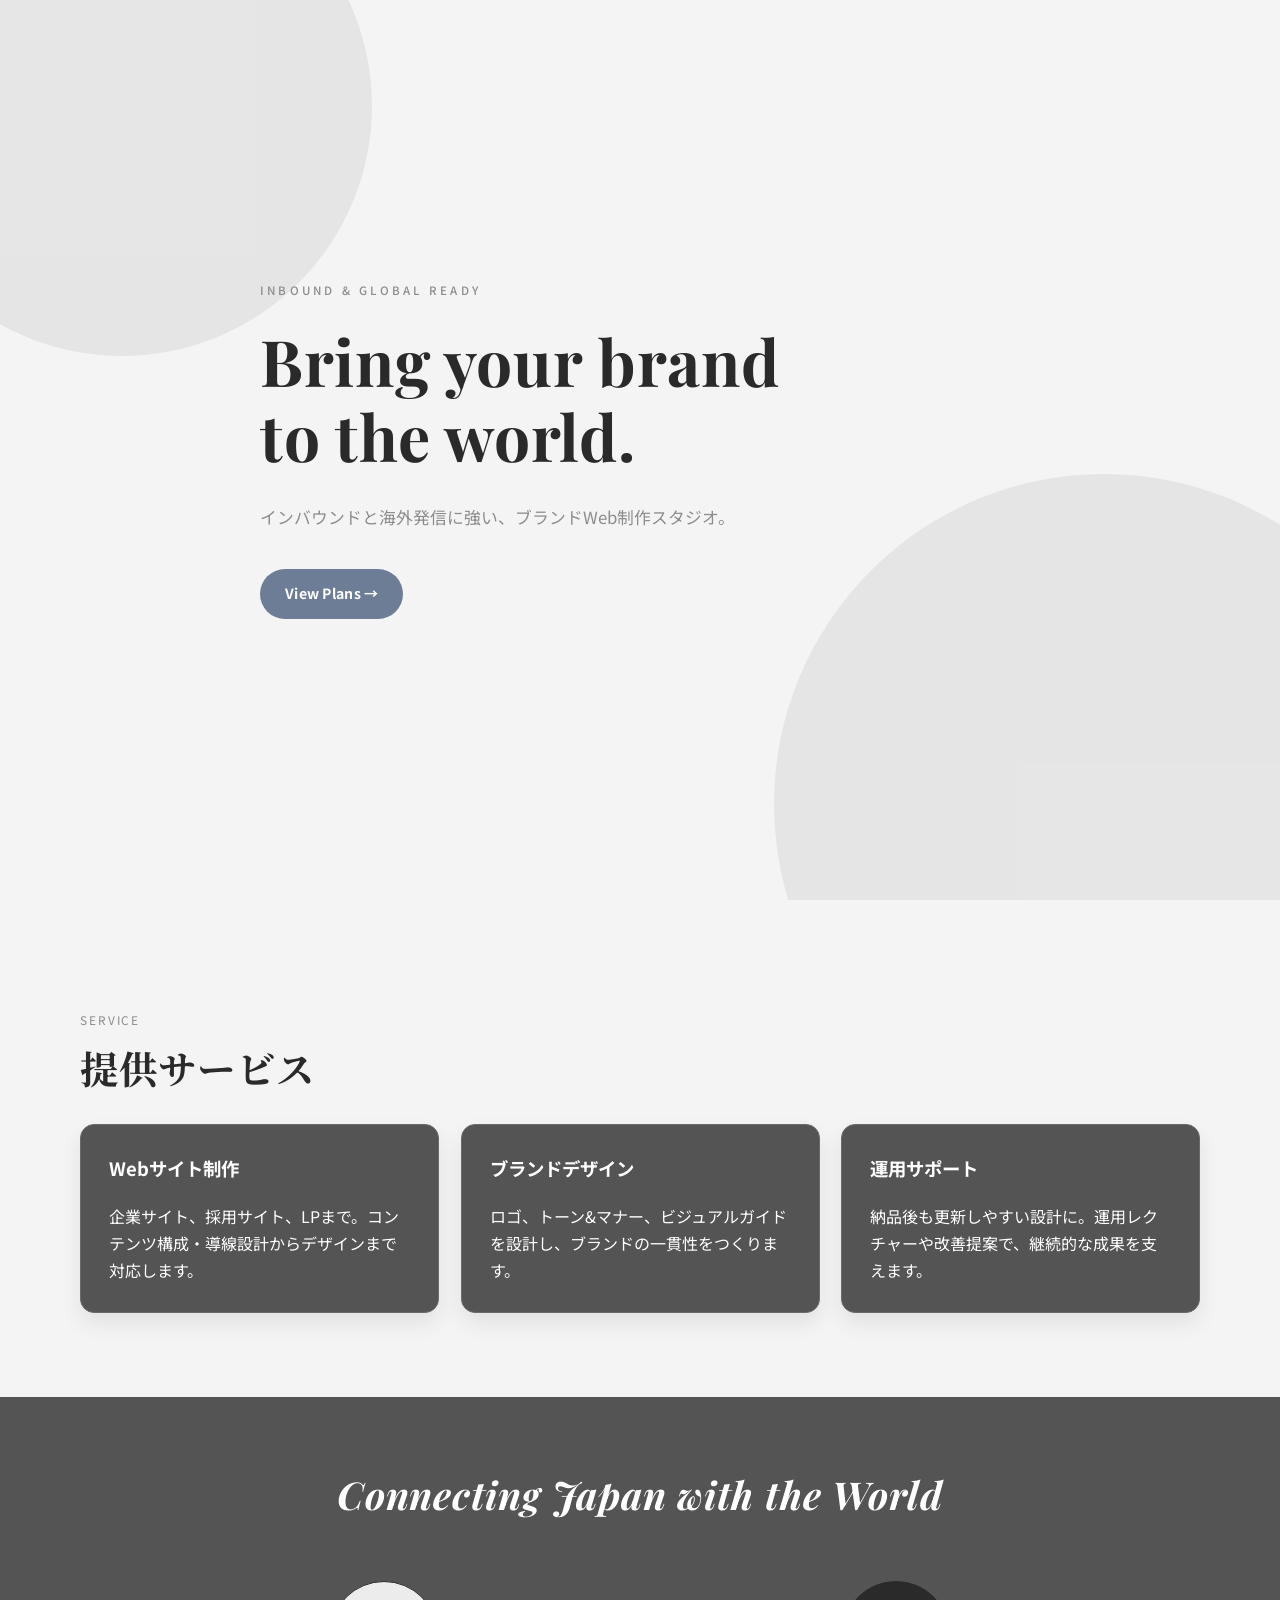
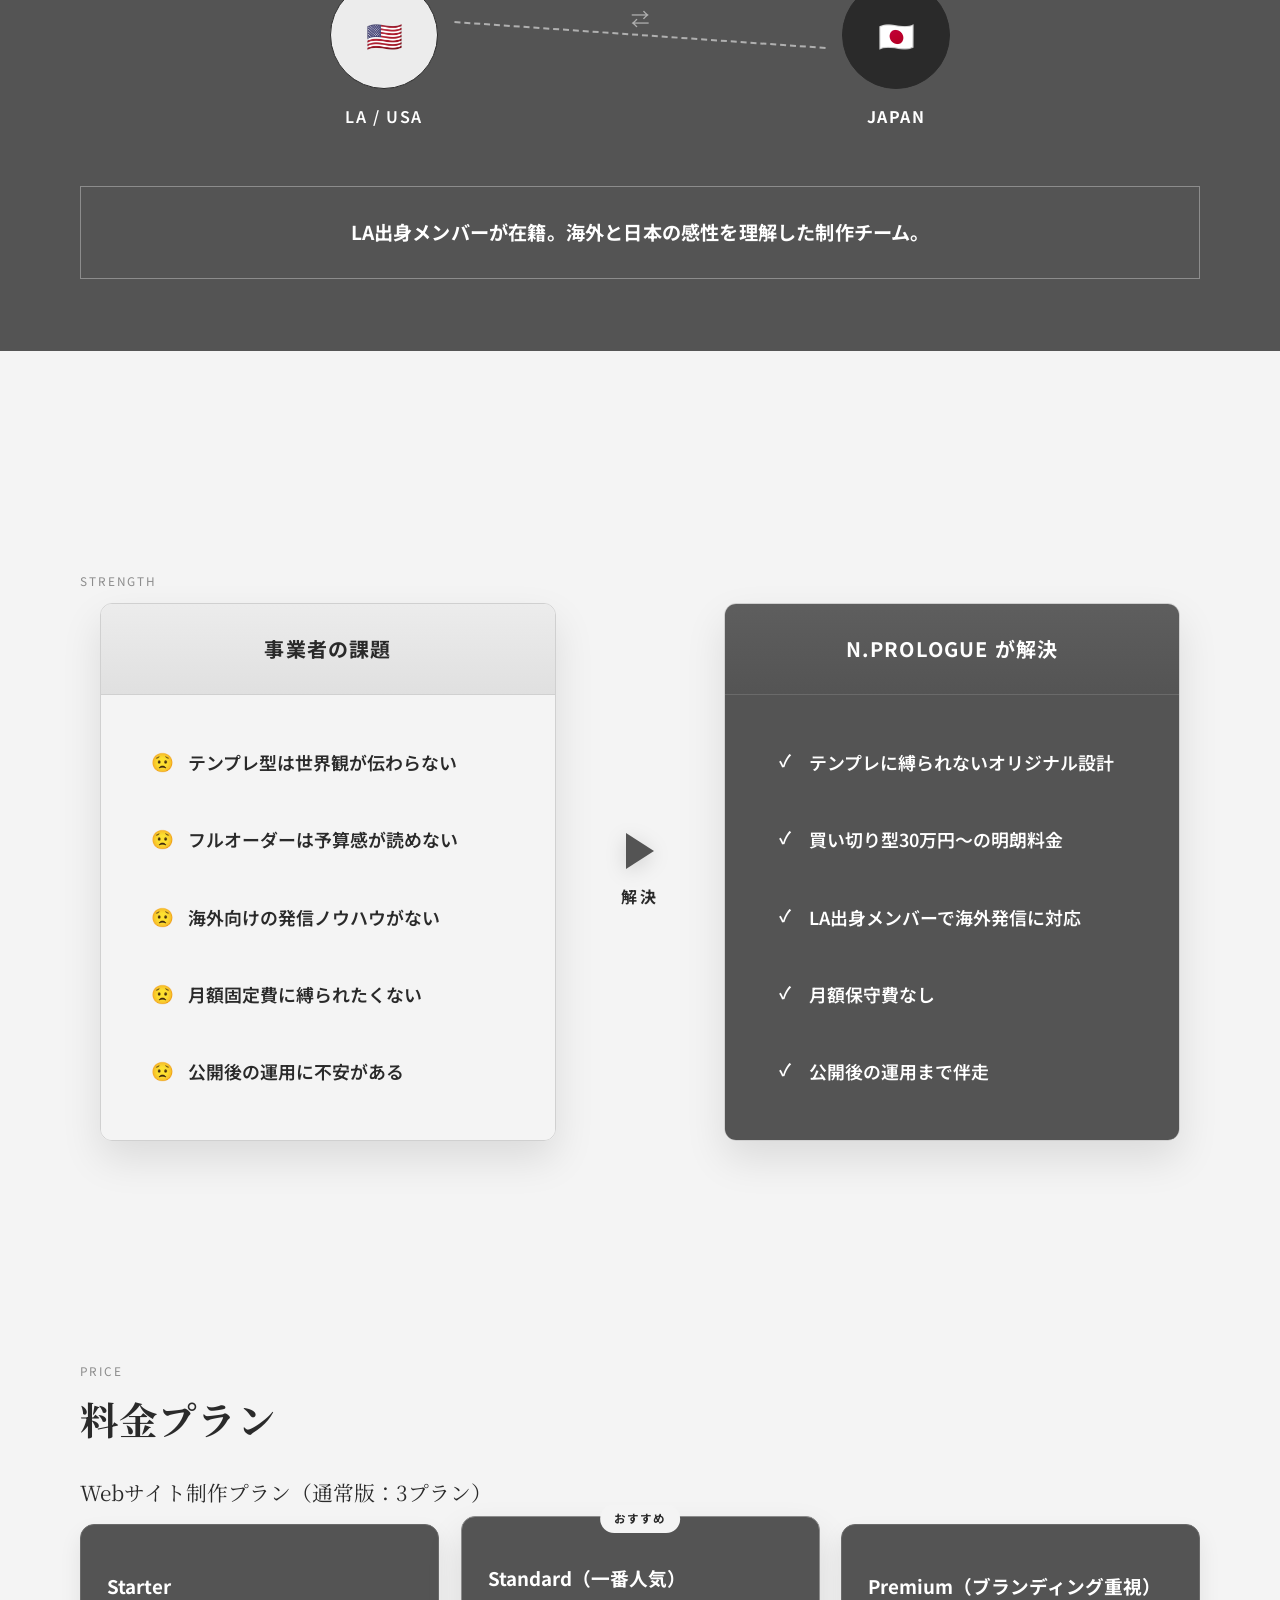
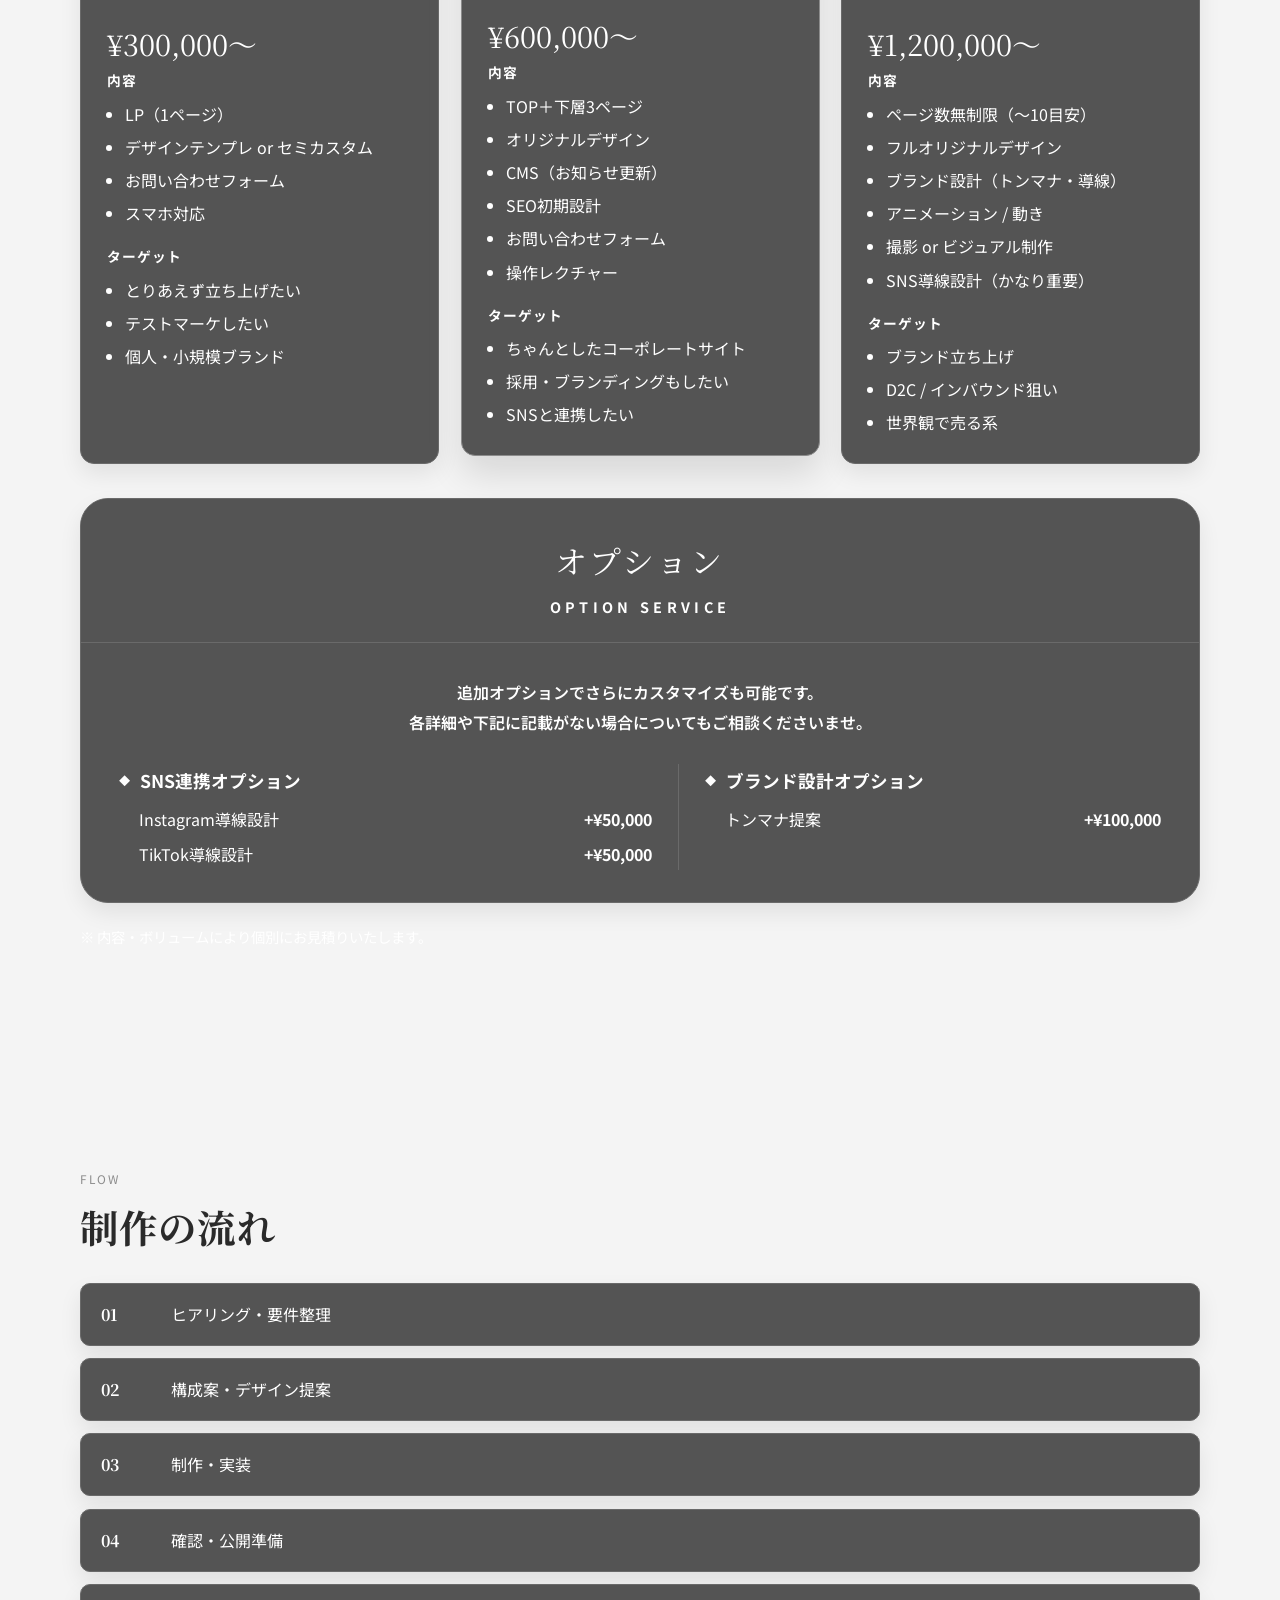
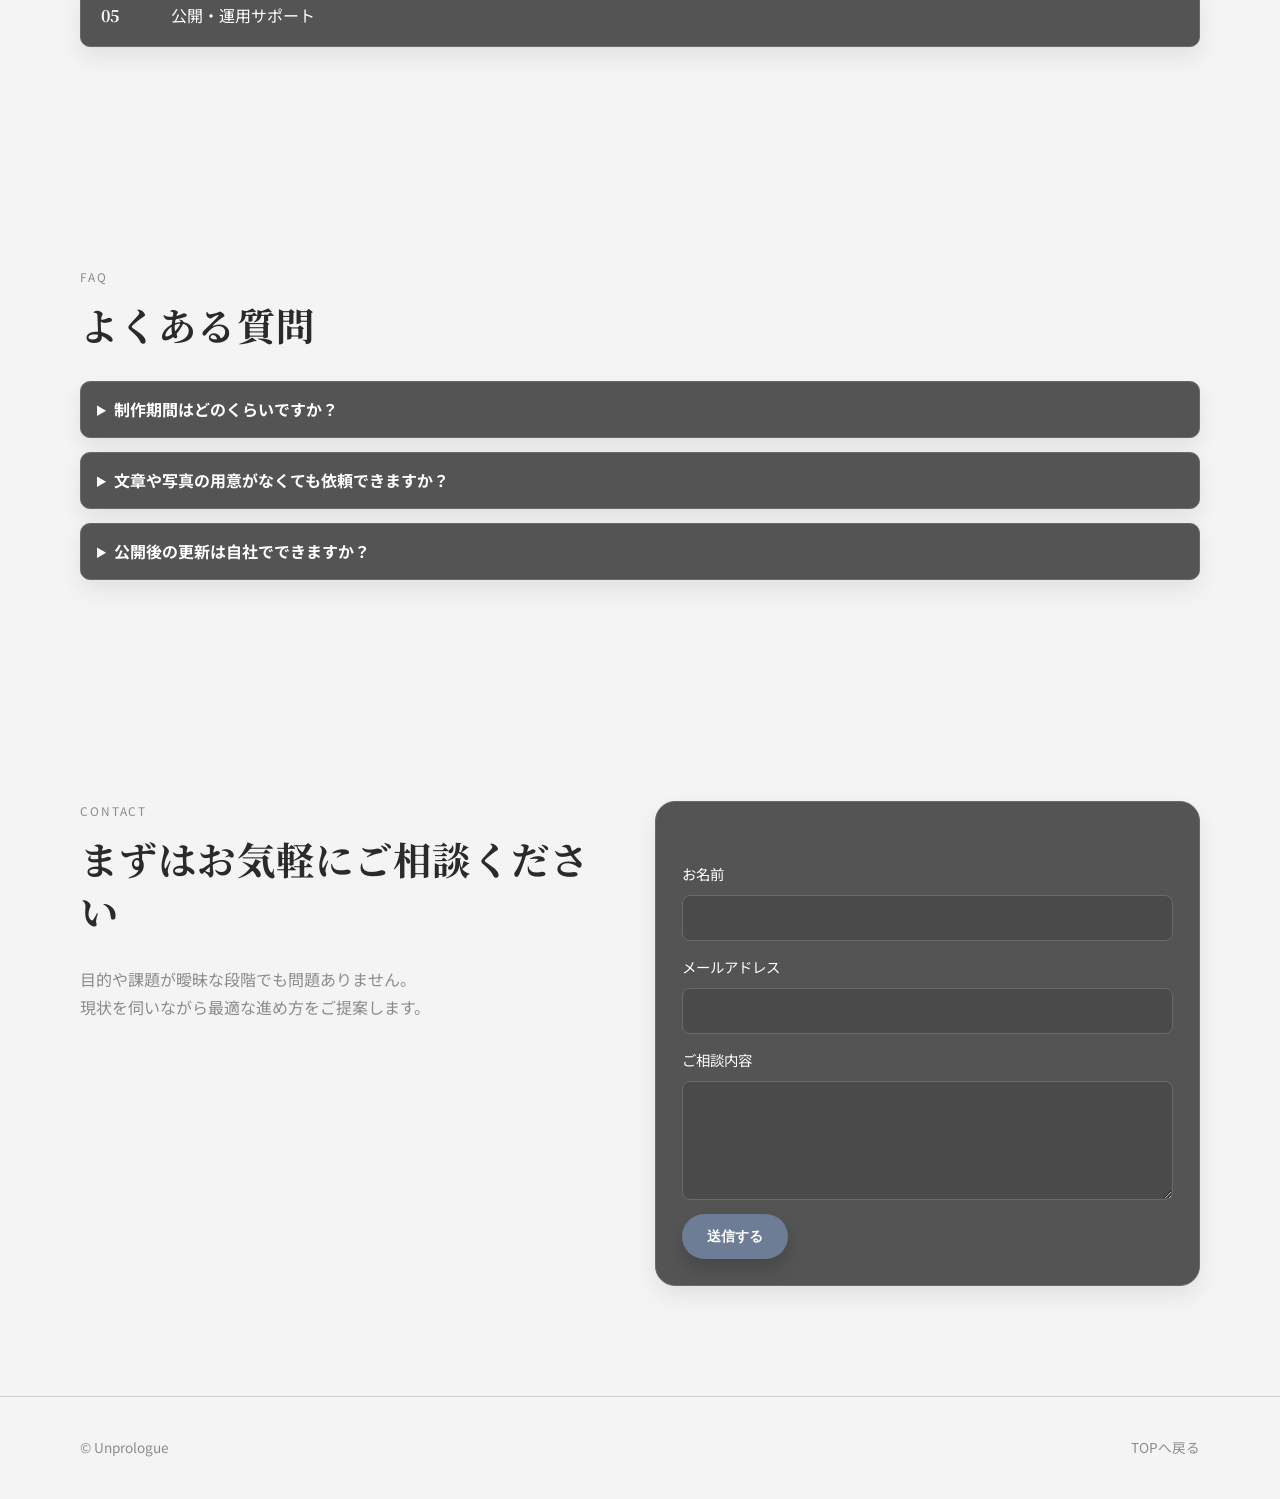
==== commit 38f147f5: "Make Connecting Japan with the World section full width Move global-connect outside the content cont" ====
--- a/index.html
+++ b/index.html
@@ -71,8 +71,10 @@
               </p>
             </article>
           </div>
-
-          <div class="global-connect">
+        </div>
+
+        <div class="global-connect">
+          <div class="container global-connect-inner">
             <h2 class="global-connect-title">Connecting Japan with the World</h2>
 
             <div class="global-connect-map" aria-label="LA USA to Japan connection">
--- a/css/styles.css
+++ b/css/styles.css
@@ -901,11 +901,15 @@
 }
 
 .global-connect {
+  width: 100%;
   margin-top: clamp(56px, 8vw, 84px);
-  padding: clamp(48px, 7vw, 72px) clamp(20px, 4vw, 36px);
+  padding: clamp(48px, 7vw, 72px) 0;
   text-align: center;
   background: #545454;
-  border-radius: 6px;
+}
+
+.global-connect-inner {
+  width: min(1120px, 92%);
 }
 
 .global-connect-title {
@@ -998,8 +1002,8 @@
 }
 
 .global-connect-note {
-  margin: clamp(40px, 5vw, 56px) auto 0;
-  max-width: 100%;
+  margin: clamp(40px, 5vw, 56px) 0 0;
+  width: 100%;
   padding: clamp(20px, 3vw, 28px) clamp(18px, 3vw, 32px);
   border: 1px solid #8c8c8c;
   border-radius: 0;
@@ -1791,7 +1795,7 @@
   }
 
   .global-connect {
-    padding: 36px 16px;
+    padding: 36px 0;
   }
 
   .global-connect-map {
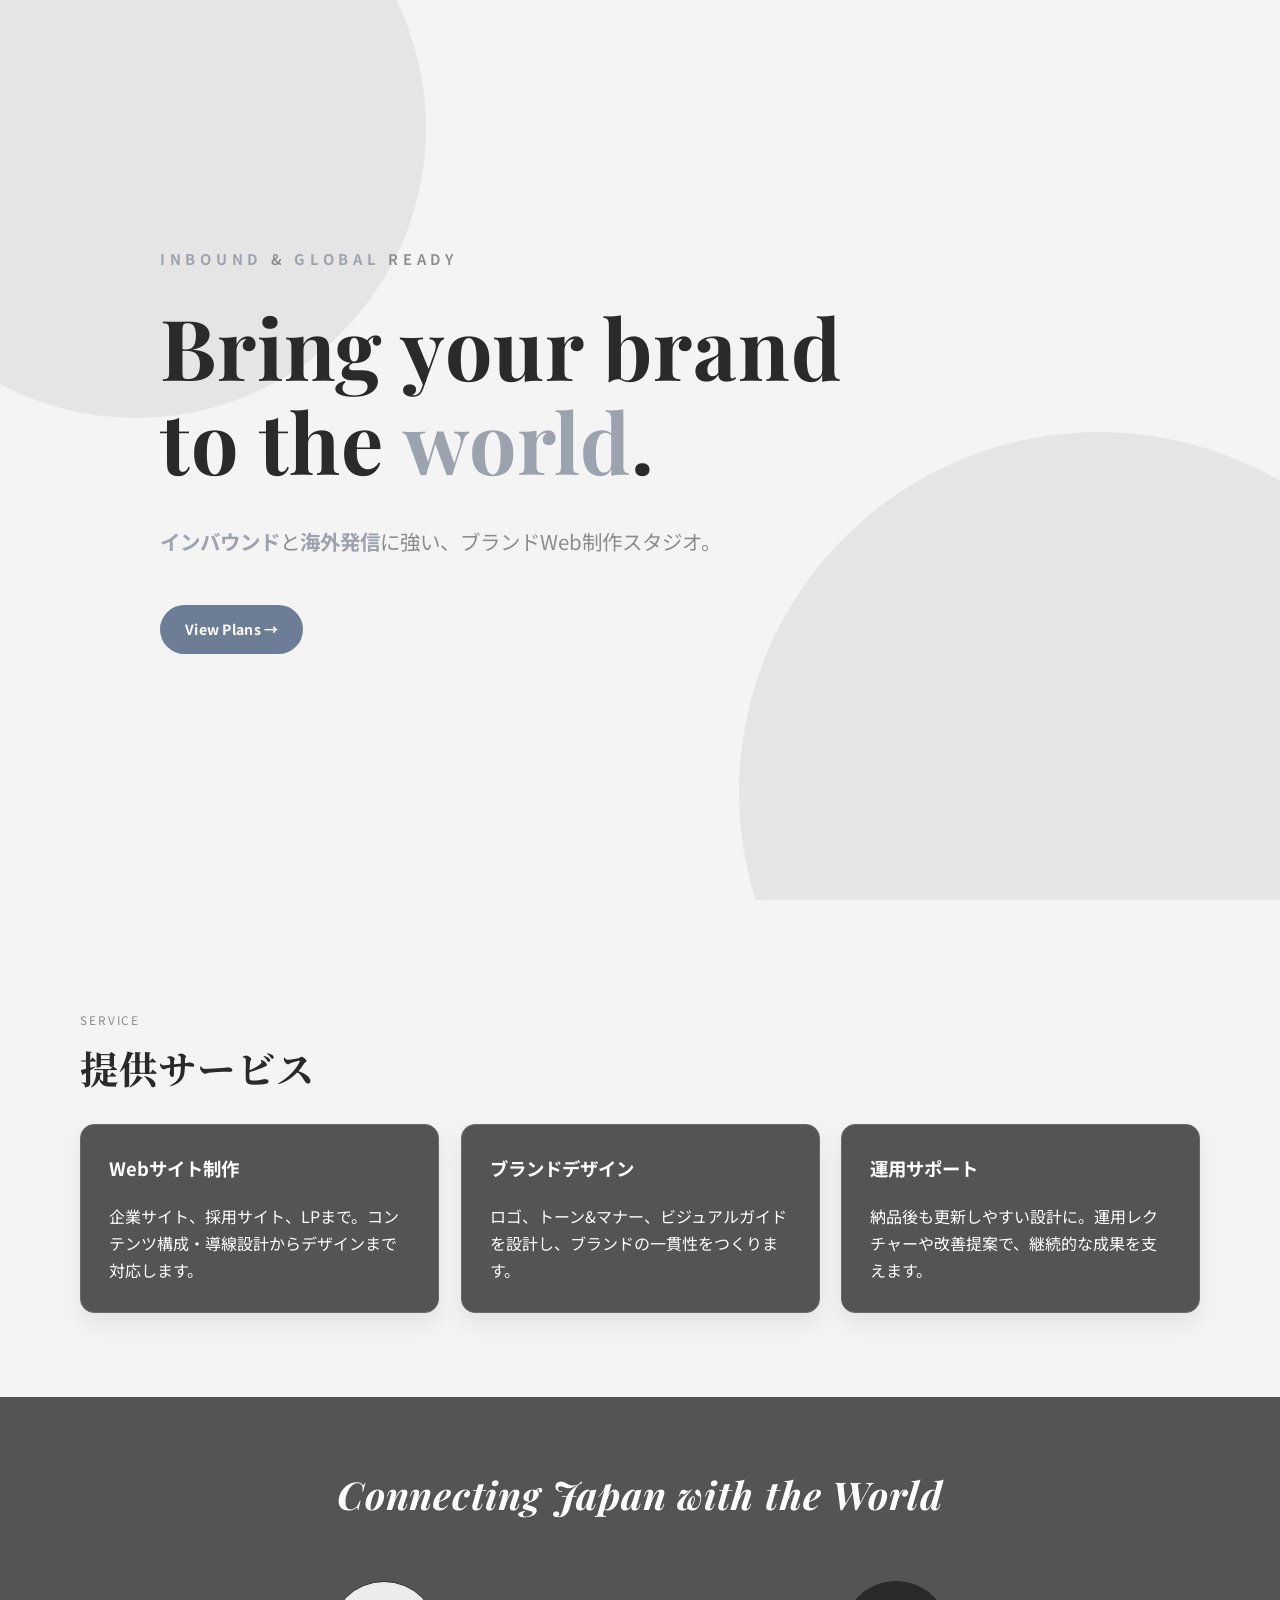
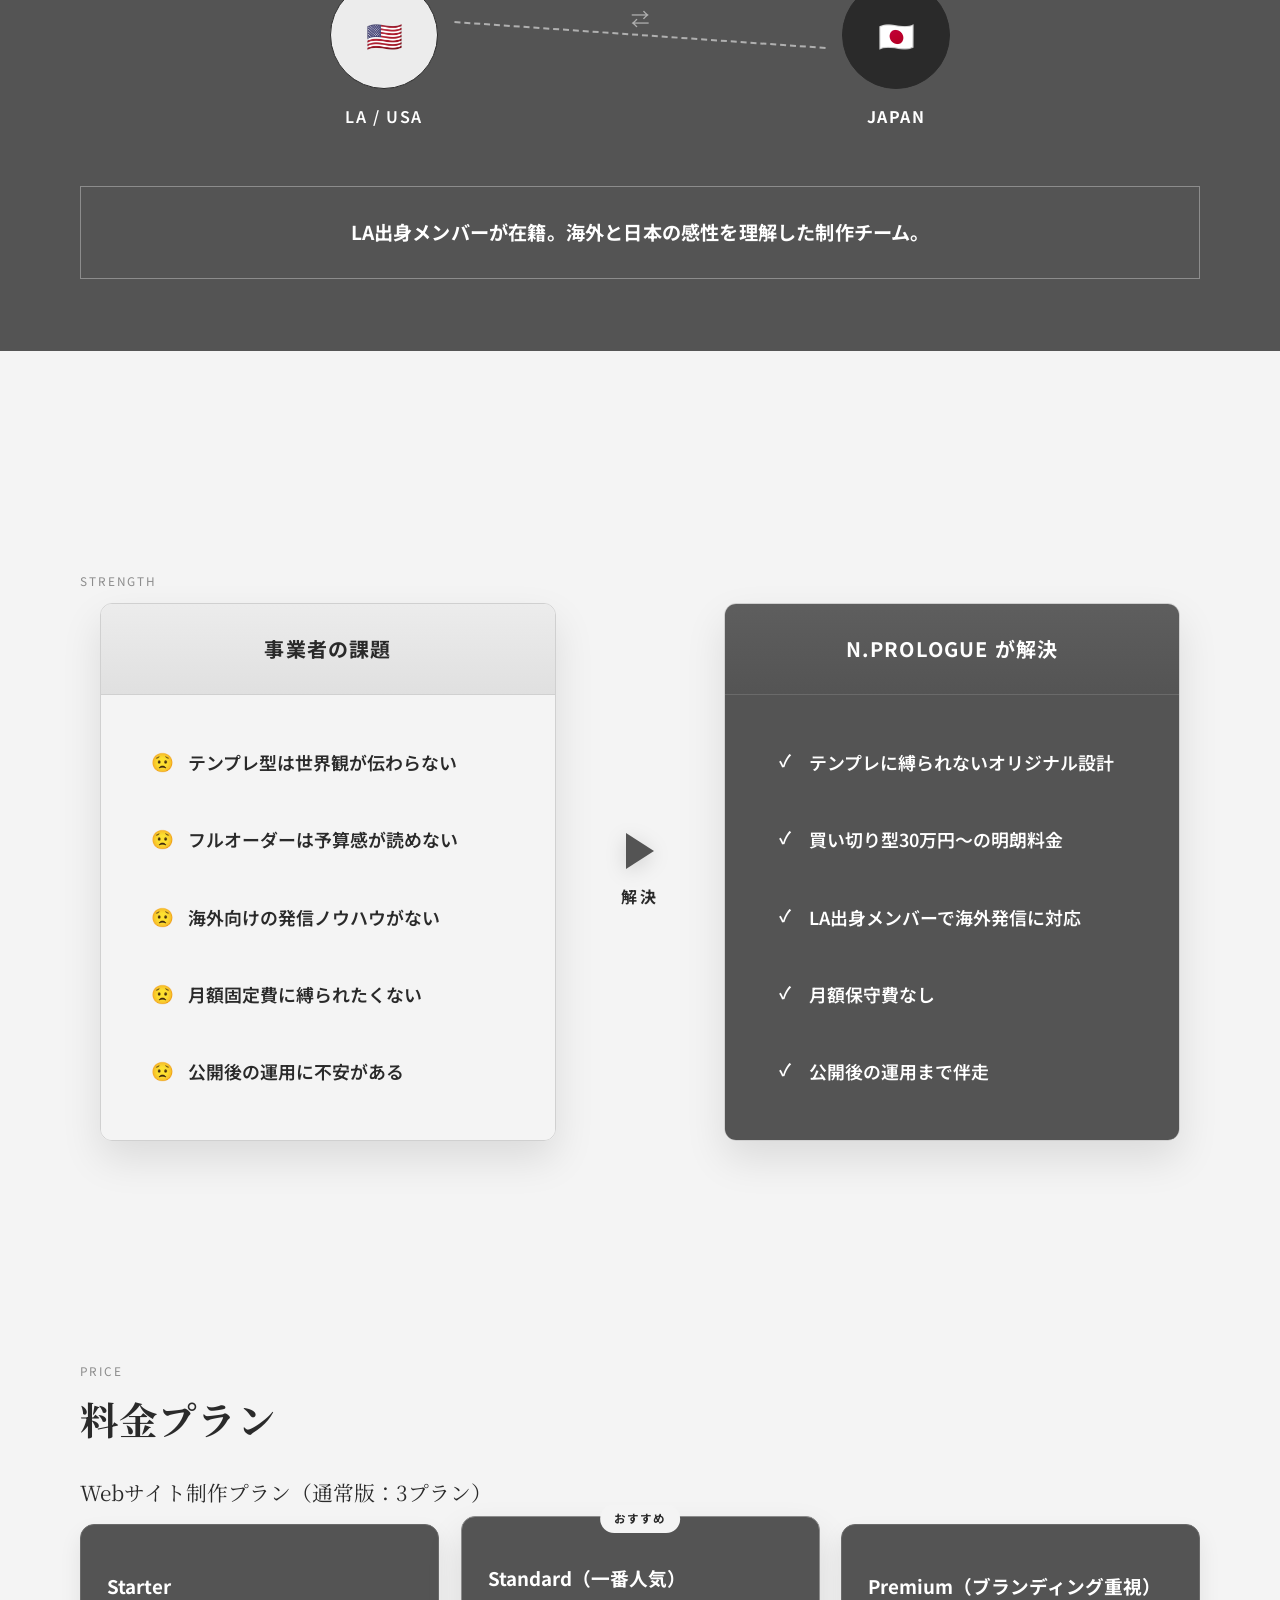
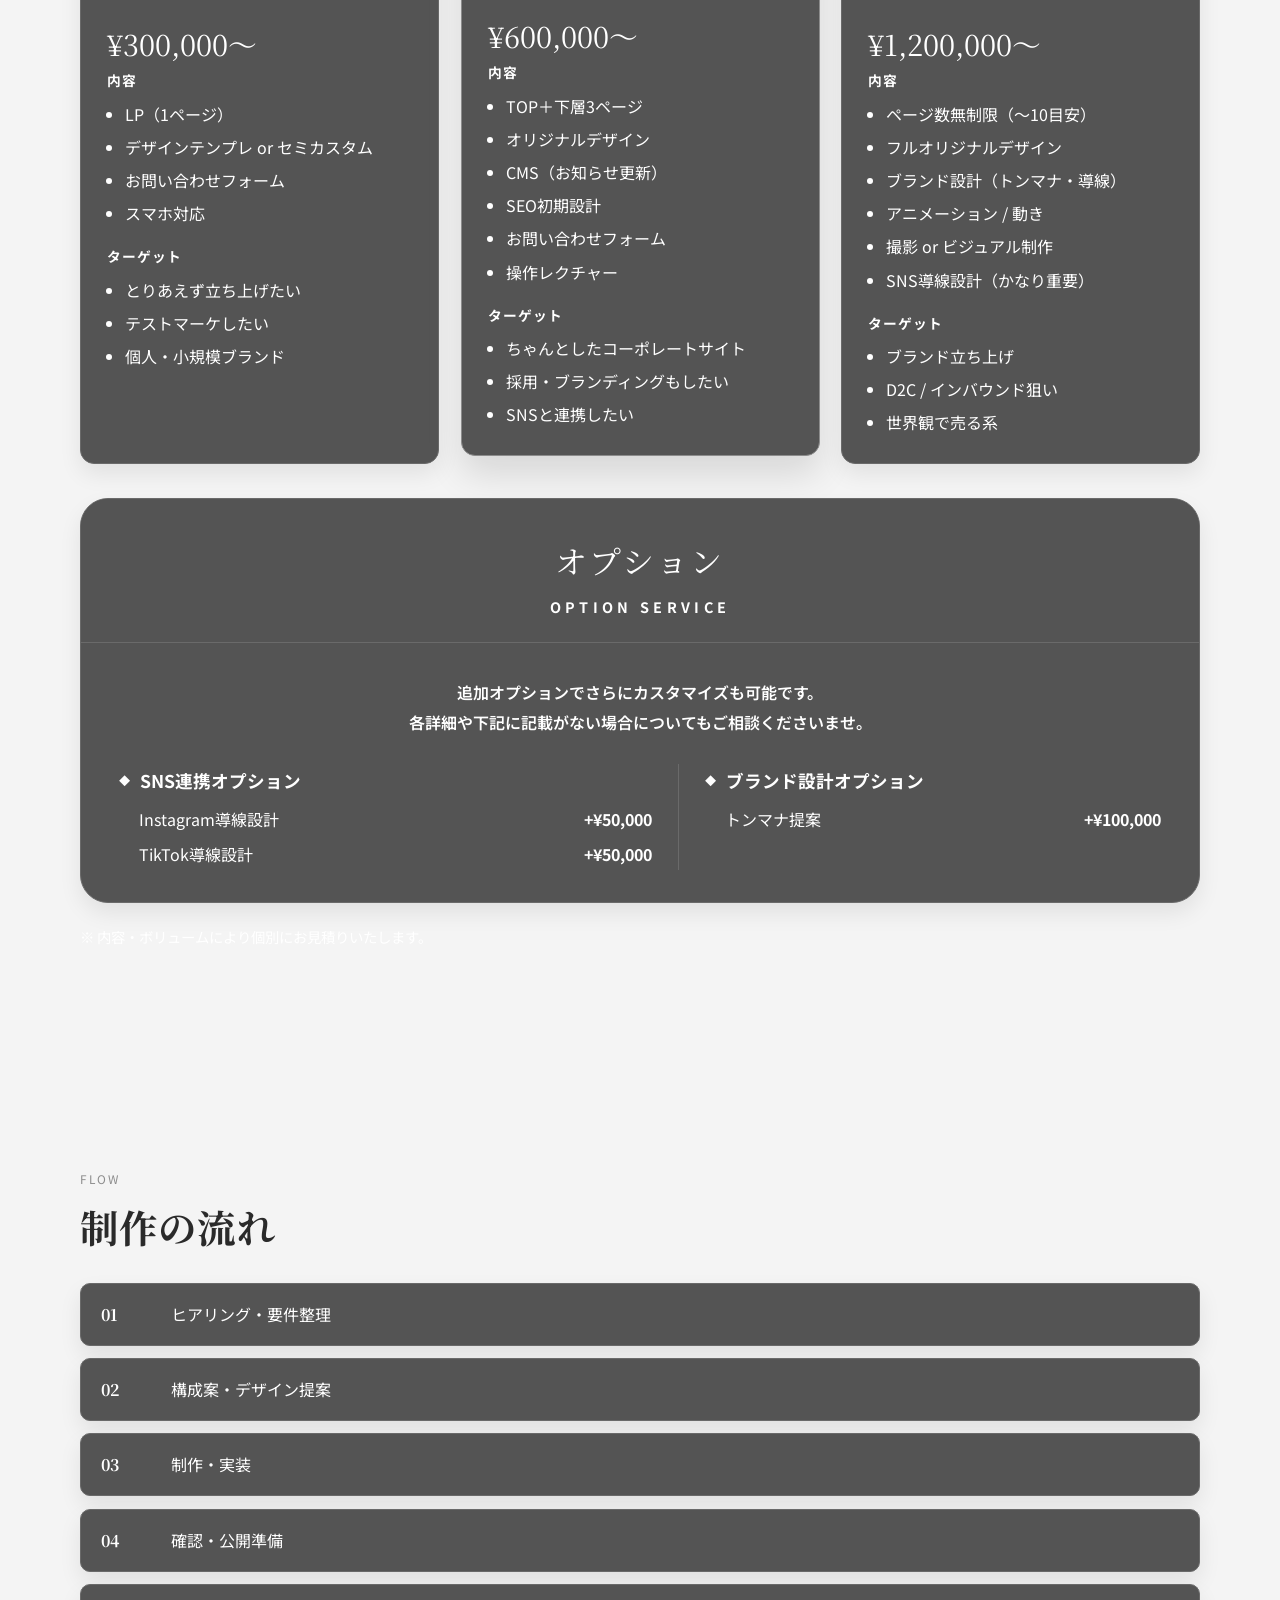
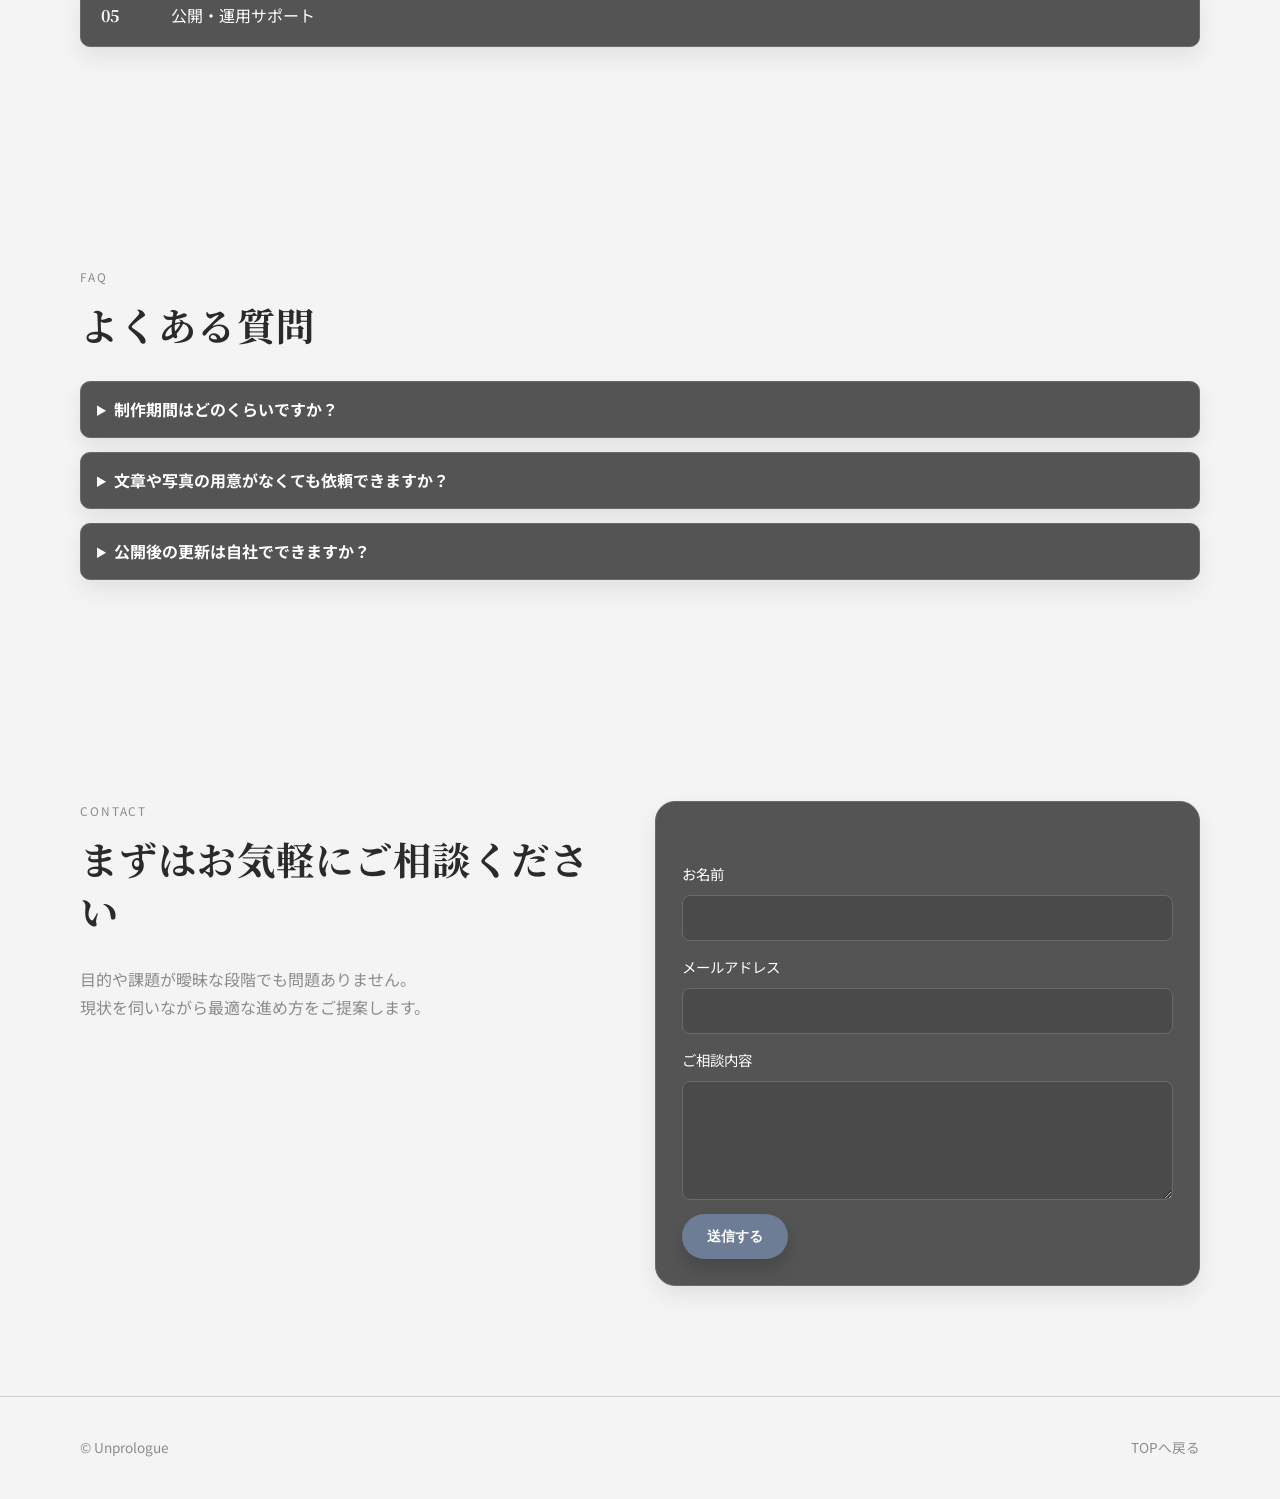
==== commit c0939905: "Enlarge post-typing hero and sharpen reveal transition - Bigger headline, lead, spacing, and decorat" ====
--- a/index.html
+++ b/index.html
@@ -33,13 +33,15 @@
               <span class="hero-circle hero-circle--br"></span>
             </div>
             <div class="container hero-copy-wrap">
-              <p class="hero-eyebrow hero-reveal-item">INBOUND &amp; GLOBAL READY</p>
+              <p class="hero-eyebrow hero-reveal-item">
+                <span class="hero-accent">INBOUND</span> &amp; <span class="hero-accent">GLOBAL</span> READY
+              </p>
               <h1 class="hero-headline hero-reveal-item">
                 Bring your brand<br />
-                to the world.
+                to the <span class="hero-accent">world</span>.
               </h1>
               <p class="hero-lead hero-reveal-item">
-                インバウンドと海外発信に強い、ブランドWeb制作スタジオ。
+                <span class="hero-accent">インバウンド</span>と<span class="hero-accent">海外発信</span>に強い、ブランドWeb制作スタジオ。
               </p>
               <a href="#price" class="btn btn-hero hero-reveal-item">View Plans →</a>
             </div>
--- a/css/styles.css
+++ b/css/styles.css
@@ -66,9 +66,10 @@
   justify-content: center;
   padding: 96px 0;
   transition:
-    opacity 1.15s cubic-bezier(0.22, 1, 0.36, 1),
-    transform 1.15s cubic-bezier(0.22, 1, 0.36, 1),
-    filter 0.95s ease;
+    opacity 0.55s cubic-bezier(0.4, 0, 0.2, 1),
+    transform 0.55s cubic-bezier(0.4, 0, 0.2, 1),
+    filter 0.45s ease,
+    visibility 0s linear 0.55s;
 }
 
 .hero-content {
@@ -78,37 +79,37 @@
   display: flex;
   align-items: center;
   opacity: 0;
-  transform: translateY(28px);
+  transform: translateY(48px) scale(0.96);
   pointer-events: none;
   transition:
-    opacity 1.25s cubic-bezier(0.22, 1, 0.36, 1) 0.12s,
-    transform 1.25s cubic-bezier(0.22, 1, 0.36, 1) 0.12s;
+    opacity 0.7s cubic-bezier(0.16, 1, 0.3, 1) 0.06s,
+    transform 0.7s cubic-bezier(0.16, 1, 0.3, 1) 0.06s;
 }
 
 .hero.is-revealed .hero-intro {
   opacity: 0;
   visibility: hidden;
-  transform: scale(0.94) translateY(-16px);
-  filter: blur(8px);
+  transform: scale(0.86) translateY(-28px);
+  filter: blur(14px);
   pointer-events: none;
   z-index: 0;
 }
 
 .hero.is-revealed .hero-content {
   opacity: 1;
-  transform: translateY(0);
+  transform: translateY(0) scale(1);
   pointer-events: auto;
   z-index: 3;
 }
 
 .hero-reveal-item {
   opacity: 0;
-  transform: translateY(22px);
-  filter: blur(3px);
+  transform: translateY(36px);
+  filter: blur(4px);
   transition:
-    opacity 0.95s cubic-bezier(0.22, 1, 0.36, 1),
-    transform 0.95s cubic-bezier(0.22, 1, 0.36, 1),
-    filter 0.85s ease;
+    opacity 0.55s cubic-bezier(0.16, 1, 0.3, 1),
+    transform 0.55s cubic-bezier(0.16, 1, 0.3, 1),
+    filter 0.45s ease;
 }
 
 .hero.is-revealed .hero-reveal-item {
@@ -118,19 +119,19 @@
 }
 
 .hero.is-revealed .hero-reveal-item:nth-child(1) {
-  transition-delay: 0.42s;
+  transition-delay: 0.18s;
 }
 
 .hero.is-revealed .hero-reveal-item:nth-child(2) {
-  transition-delay: 0.56s;
+  transition-delay: 0.28s;
 }
 
 .hero.is-revealed .hero-reveal-item:nth-child(3) {
-  transition-delay: 0.7s;
+  transition-delay: 0.38s;
 }
 
 .hero.is-revealed .hero-reveal-item:nth-child(4) {
-  transition-delay: 0.84s;
+  transition-delay: 0.48s;
 }
 
 .hero-bg-circles {
@@ -145,10 +146,10 @@
   border-radius: 50%;
   background: rgba(0, 0, 0, 0.06);
   opacity: 0;
-  transform: scale(0.92);
+  transform: scale(0.88);
   transition:
-    opacity 1.4s ease 0.2s,
-    transform 1.6s cubic-bezier(0.22, 1, 0.36, 1) 0.2s;
+    opacity 0.75s ease 0.08s,
+    transform 0.85s cubic-bezier(0.16, 1, 0.3, 1) 0.08s;
 }
 
 .hero.is-revealed .hero-circle {
@@ -157,52 +158,57 @@
 }
 
 .hero-circle--tl {
-  width: clamp(260px, 40vw, 500px);
-  height: clamp(260px, 40vw, 500px);
-  top: -16%;
-  left: -10%;
+  width: clamp(300px, 46vw, 580px);
+  height: clamp(300px, 46vw, 580px);
+  top: -18%;
+  left: -12%;
 }
 
 .hero-circle--br {
-  width: clamp(340px, 52vw, 660px);
-  height: clamp(340px, 52vw, 660px);
-  bottom: -26%;
-  right: -12%;
+  width: clamp(380px, 58vw, 720px);
+  height: clamp(380px, 58vw, 720px);
+  bottom: -28%;
+  right: -14%;
 }
 
 .hero-copy-wrap {
   position: relative;
   z-index: 1;
   width: 100%;
-  max-width: 760px;
-  padding: clamp(96px, 12vw, 140px) 0;
+  max-width: 960px;
+  padding: clamp(110px, 14vw, 168px) 0;
   text-align: left;
 }
 
 .hero-eyebrow {
-  margin: 0 0 22px;
-  font-size: 0.72rem;
-  font-weight: 500;
-  letter-spacing: 0.28em;
+  margin: 0 0 28px;
+  font-size: clamp(0.78rem, 1.2vw, 0.92rem);
+  font-weight: 600;
+  letter-spacing: 0.32em;
   text-transform: uppercase;
   color: #8c8c8c;
+}
+
+.hero-accent {
+  color: #9ca3af;
+  font-weight: 700;
 }
 
 .hero-headline {
   margin: 0;
   font-family: "Playfair Display", "Noto Serif JP", serif;
-  font-size: clamp(2.35rem, 5.4vw, 4rem);
+  font-size: clamp(2.85rem, 7vw, 5.25rem);
   font-weight: 700;
-  line-height: 1.18;
+  line-height: 1.12;
   letter-spacing: 0.01em;
   color: #2a2a2a;
   text-shadow: none;
 }
 
 .hero-lead {
-  margin: 28px 0 0;
-  max-width: 34rem;
-  font-size: clamp(0.95rem, 1.6vw, 1.05rem);
+  margin: 36px 0 0;
+  max-width: 40rem;
+  font-size: clamp(1.05rem, 2vw, 1.28rem);
   line-height: 1.85;
   color: #8c8c8c;
 }
@@ -210,13 +216,13 @@
 .btn-hero {
   position: relative;
   z-index: 1;
-  margin-top: 36px;
-  padding: 14px 30px;
+  margin-top: 44px;
+  padding: 16px 36px;
   border-radius: 0;
   background: #6d7d96;
   color: #ffffff;
   font-weight: 700;
-  font-size: 0.9rem;
+  font-size: clamp(0.95rem, 1.4vw, 1.05rem);
   letter-spacing: 0.02em;
   box-shadow: none;
 }
@@ -1960,6 +1966,11 @@
   color: var(--subtext);
 }
 
+.hero-accent {
+  color: #9ca3af;
+  font-weight: 700;
+}
+
 .btn {
   background: #6d7d96;
   color: #ffffff;
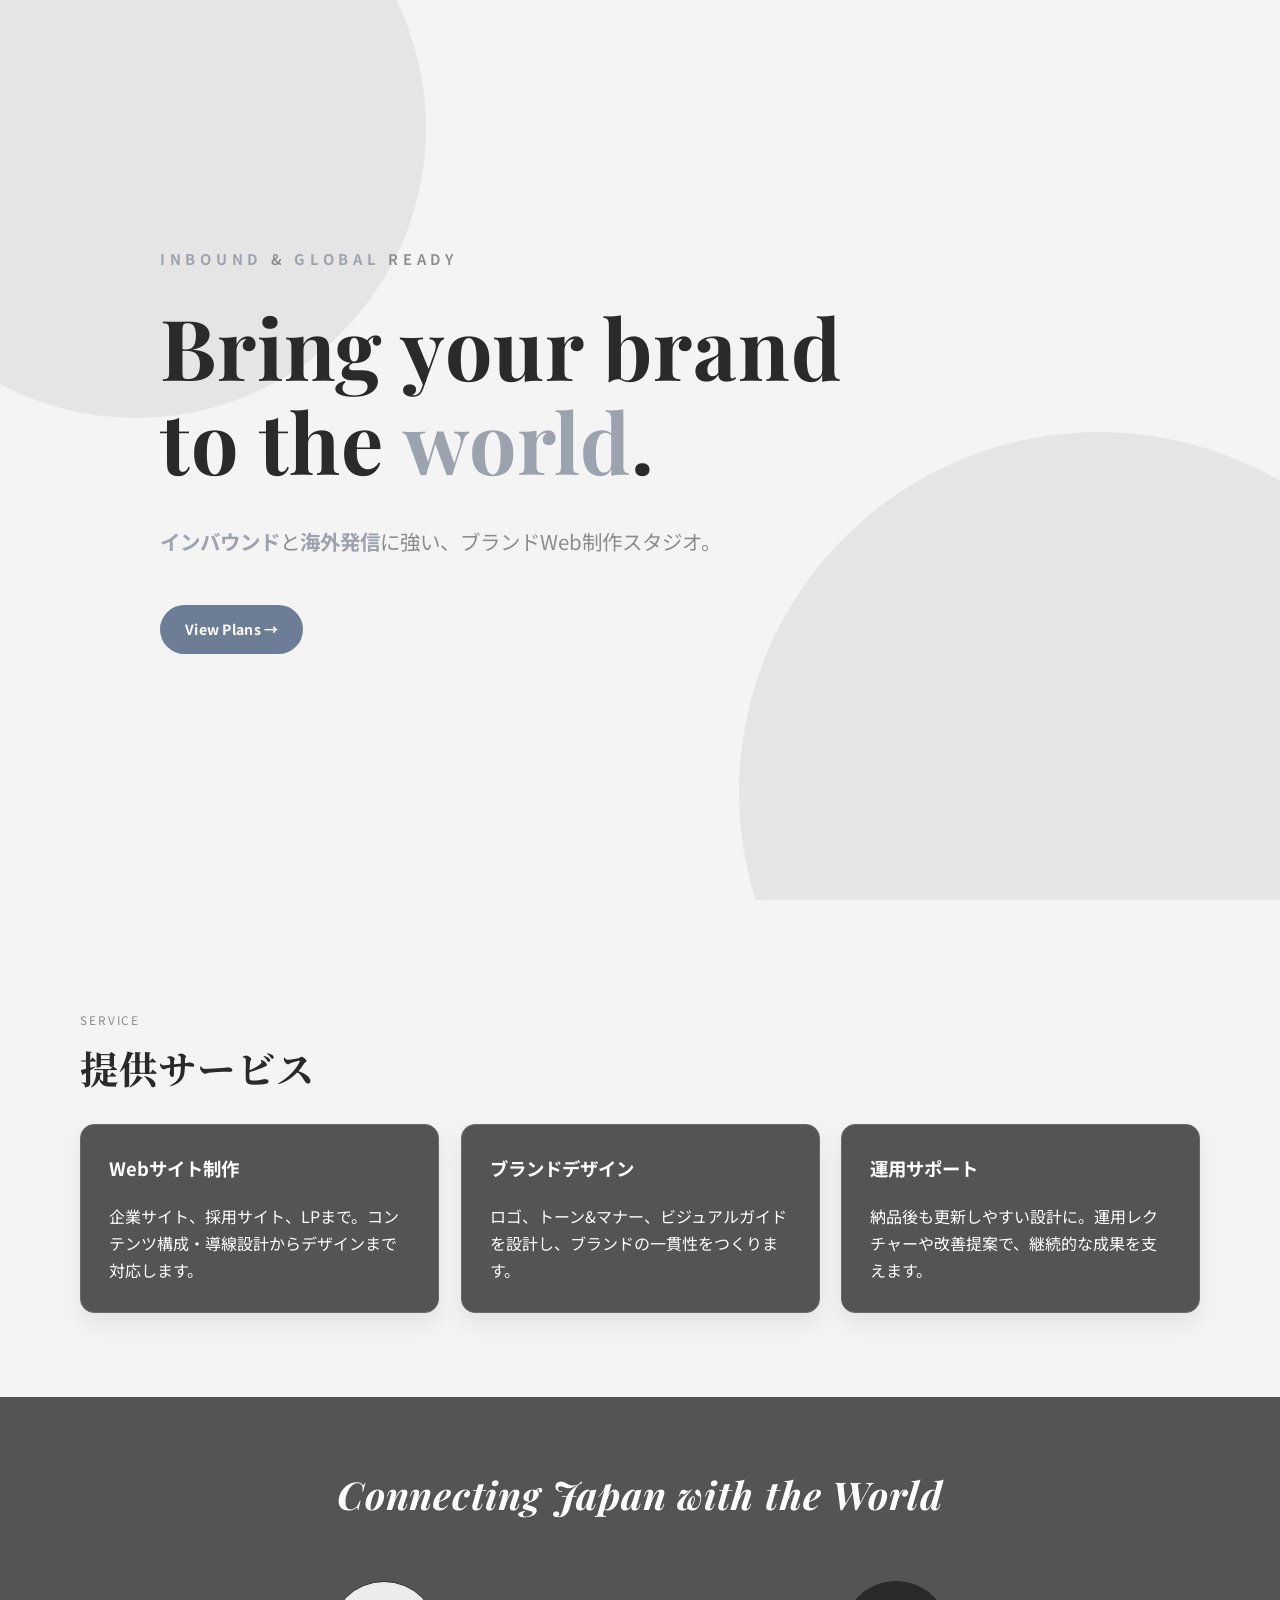
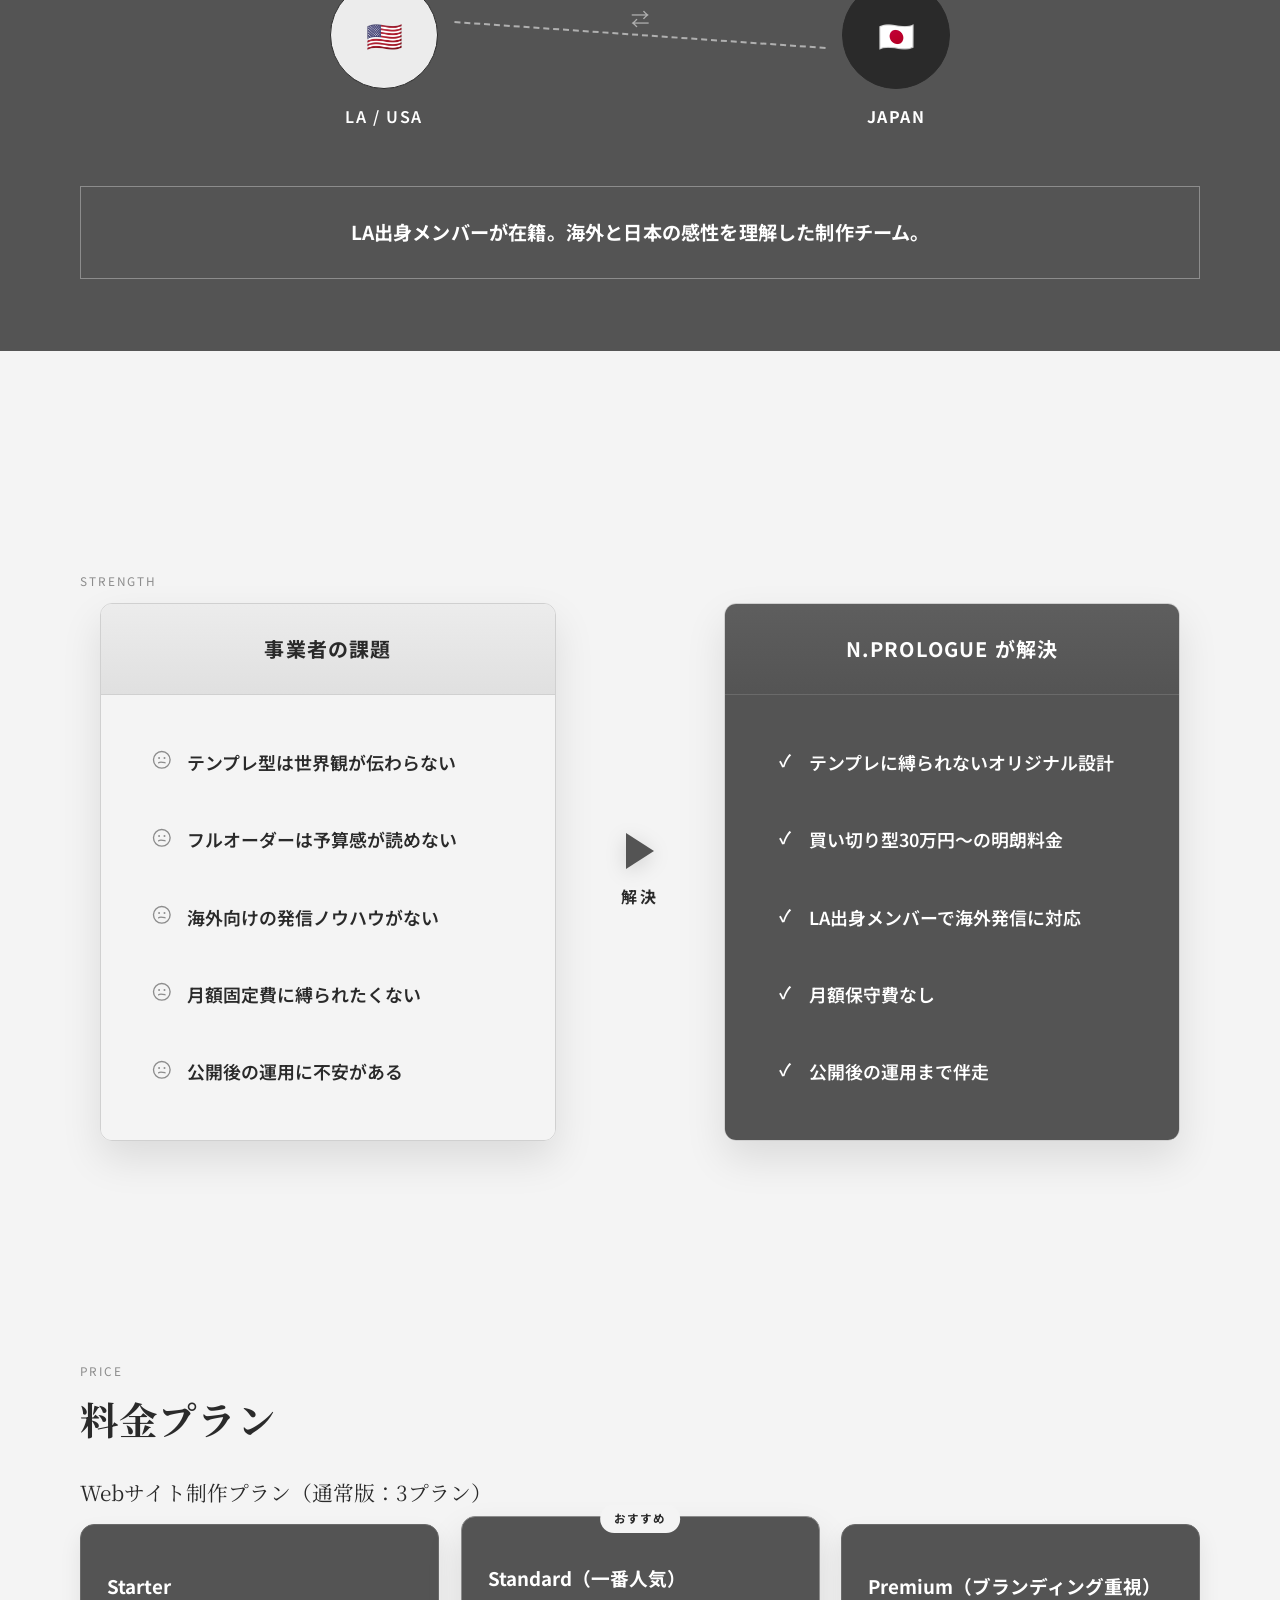
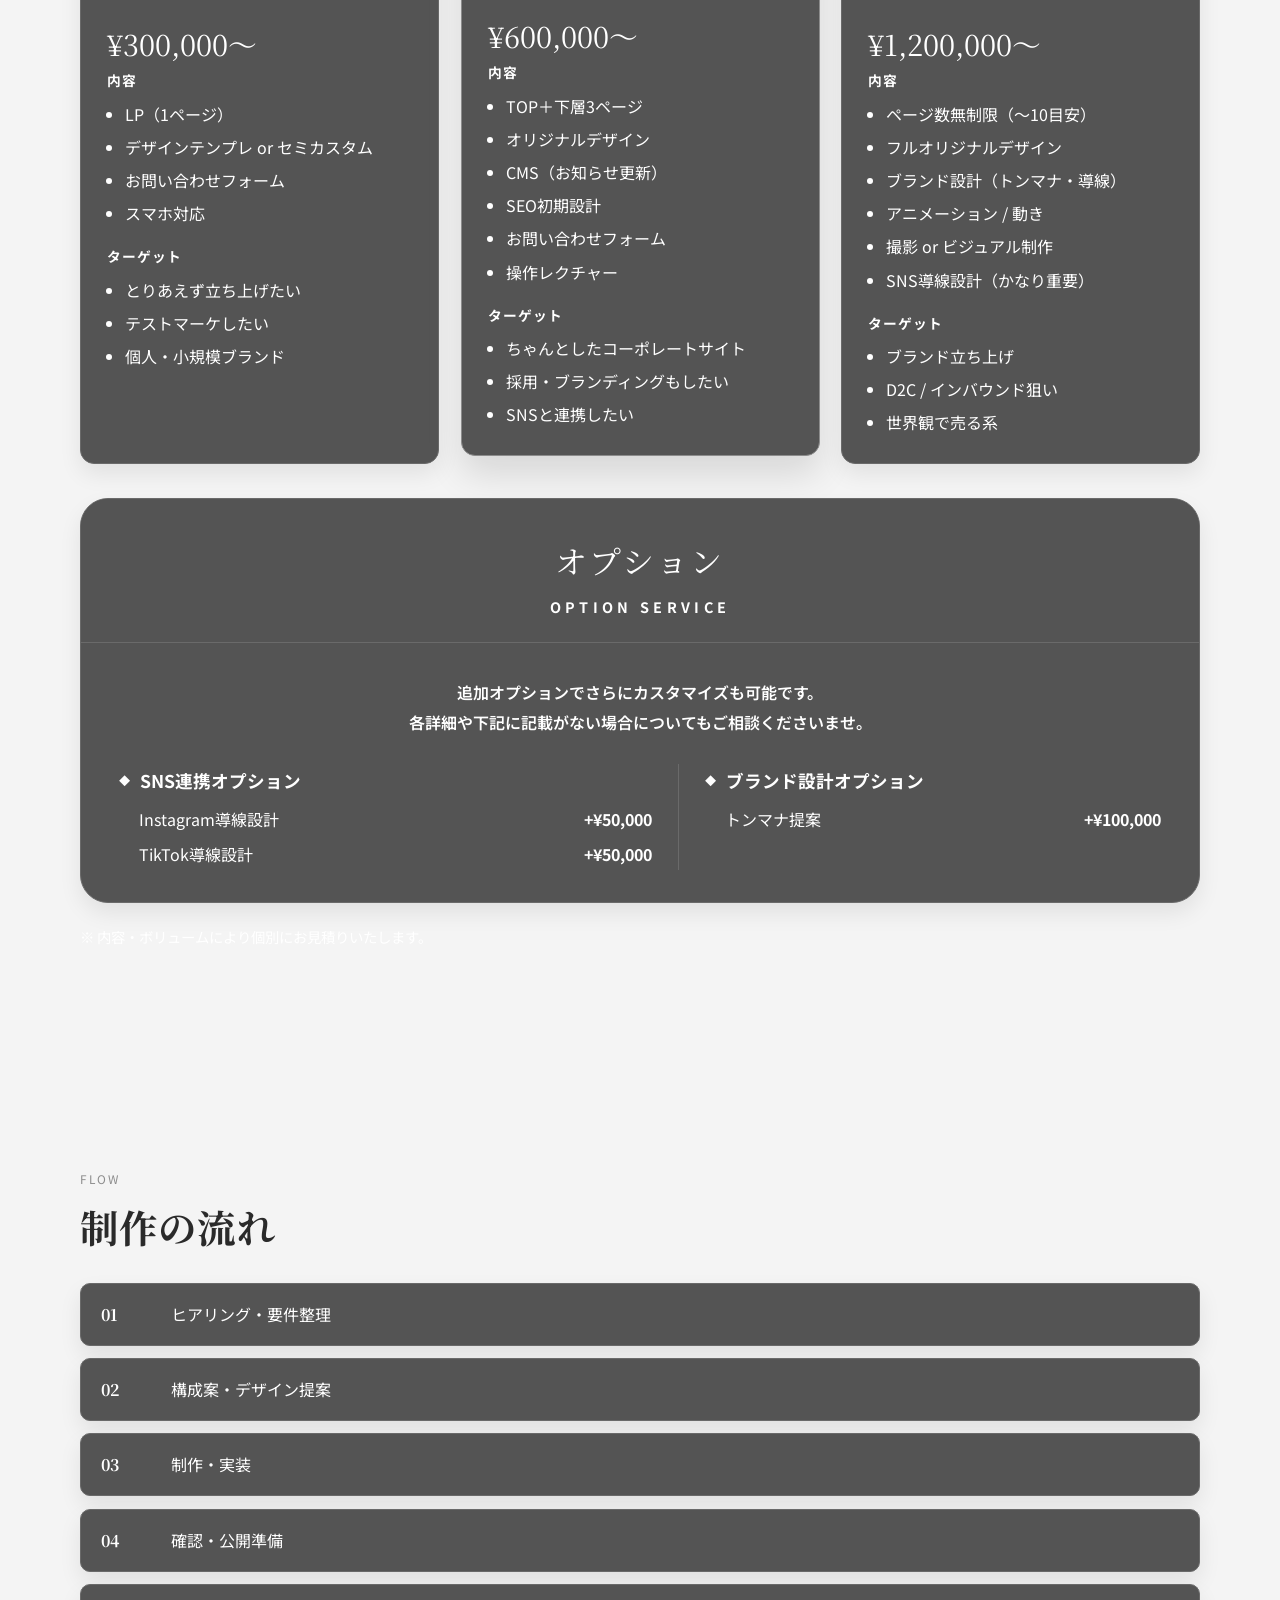
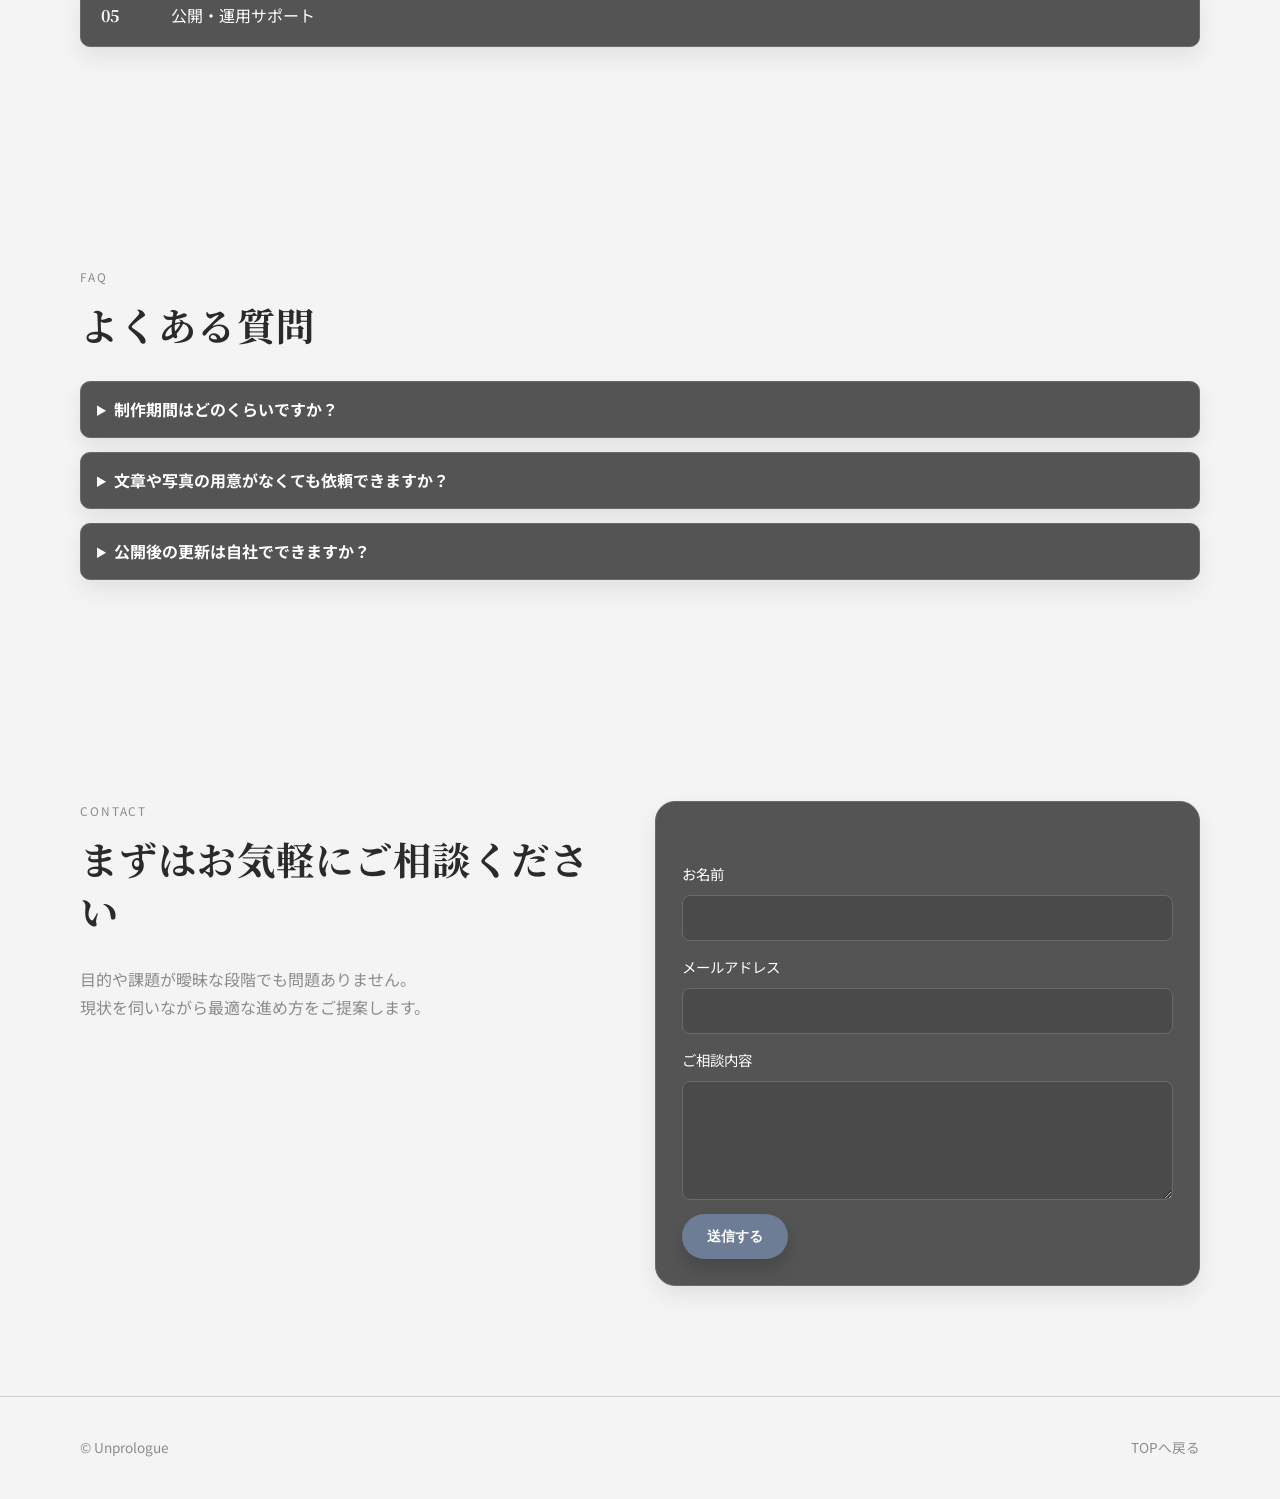
==== commit 72fee5d1: "Replace challenge list emoji with monotone SVG face icons Swap the colorful 😟 emoji for inline SVG w" ====
--- a/index.html
+++ b/index.html
@@ -115,11 +115,61 @@
               <article class="challenge-panel">
                 <header class="challenge-panel-head">事業者の課題</header>
                 <ul class="challenge-list">
-                  <li><span class="challenge-icon" aria-hidden="true">😟</span>テンプレ型は世界観が伝わらない</li>
-                  <li><span class="challenge-icon" aria-hidden="true">😟</span>フルオーダーは予算感が読めない</li>
-                  <li><span class="challenge-icon" aria-hidden="true">😟</span>海外向けの発信ノウハウがない</li>
-                  <li><span class="challenge-icon" aria-hidden="true">😟</span>月額固定費に縛られたくない</li>
-                  <li><span class="challenge-icon" aria-hidden="true">😟</span>公開後の運用に不安がある</li>
+                  <li>
+                    <span class="challenge-icon" aria-hidden="true">
+                      <svg viewBox="0 0 24 24" role="img" aria-hidden="true">
+                        <circle cx="12" cy="12" r="9.25" />
+                        <circle class="challenge-icon-eye" cx="9" cy="10" r="1.1" />
+                        <circle class="challenge-icon-eye" cx="15" cy="10" r="1.1" />
+                        <path d="M8.5 15.25c1.4-1.15 2.8-1.15 7 0" />
+                      </svg>
+                    </span>
+                    テンプレ型は世界観が伝わらない
+                  </li>
+                  <li>
+                    <span class="challenge-icon" aria-hidden="true">
+                      <svg viewBox="0 0 24 24" role="img" aria-hidden="true">
+                        <circle cx="12" cy="12" r="9.25" />
+                        <circle class="challenge-icon-eye" cx="9" cy="10" r="1.1" />
+                        <circle class="challenge-icon-eye" cx="15" cy="10" r="1.1" />
+                        <path d="M8.5 15.25c1.4-1.15 2.8-1.15 7 0" />
+                      </svg>
+                    </span>
+                    フルオーダーは予算感が読めない
+                  </li>
+                  <li>
+                    <span class="challenge-icon" aria-hidden="true">
+                      <svg viewBox="0 0 24 24" role="img" aria-hidden="true">
+                        <circle cx="12" cy="12" r="9.25" />
+                        <circle class="challenge-icon-eye" cx="9" cy="10" r="1.1" />
+                        <circle class="challenge-icon-eye" cx="15" cy="10" r="1.1" />
+                        <path d="M8.5 15.25c1.4-1.15 2.8-1.15 7 0" />
+                      </svg>
+                    </span>
+                    海外向けの発信ノウハウがない
+                  </li>
+                  <li>
+                    <span class="challenge-icon" aria-hidden="true">
+                      <svg viewBox="0 0 24 24" role="img" aria-hidden="true">
+                        <circle cx="12" cy="12" r="9.25" />
+                        <circle class="challenge-icon-eye" cx="9" cy="10" r="1.1" />
+                        <circle class="challenge-icon-eye" cx="15" cy="10" r="1.1" />
+                        <path d="M8.5 15.25c1.4-1.15 2.8-1.15 7 0" />
+                      </svg>
+                    </span>
+                    月額固定費に縛られたくない
+                  </li>
+                  <li>
+                    <span class="challenge-icon" aria-hidden="true">
+                      <svg viewBox="0 0 24 24" role="img" aria-hidden="true">
+                        <circle cx="12" cy="12" r="9.25" />
+                        <circle class="challenge-icon-eye" cx="9" cy="10" r="1.1" />
+                        <circle class="challenge-icon-eye" cx="15" cy="10" r="1.1" />
+                        <path d="M8.5 15.25c1.4-1.15 2.8-1.15 7 0" />
+                      </svg>
+                    </span>
+                    公開後の運用に不安がある
+                  </li>
                 </ul>
               </article>
 
--- a/css/styles.css
+++ b/css/styles.css
@@ -1144,8 +1144,27 @@
 
 .challenge-icon {
   flex: 0 0 auto;
-  font-size: 1.15rem;
-  line-height: 1.55;
+  display: grid;
+  place-items: center;
+  width: 1.35rem;
+  height: 1.35rem;
+  margin-top: 0.15rem;
+  color: #8c8c8c;
+}
+
+.challenge-icon svg {
+  width: 100%;
+  height: 100%;
+  fill: none;
+  stroke: currentColor;
+  stroke-width: 1.5;
+  stroke-linecap: round;
+  stroke-linejoin: round;
+}
+
+.challenge-icon-eye {
+  fill: currentColor;
+  stroke: none;
 }
 
 .solution-icon {
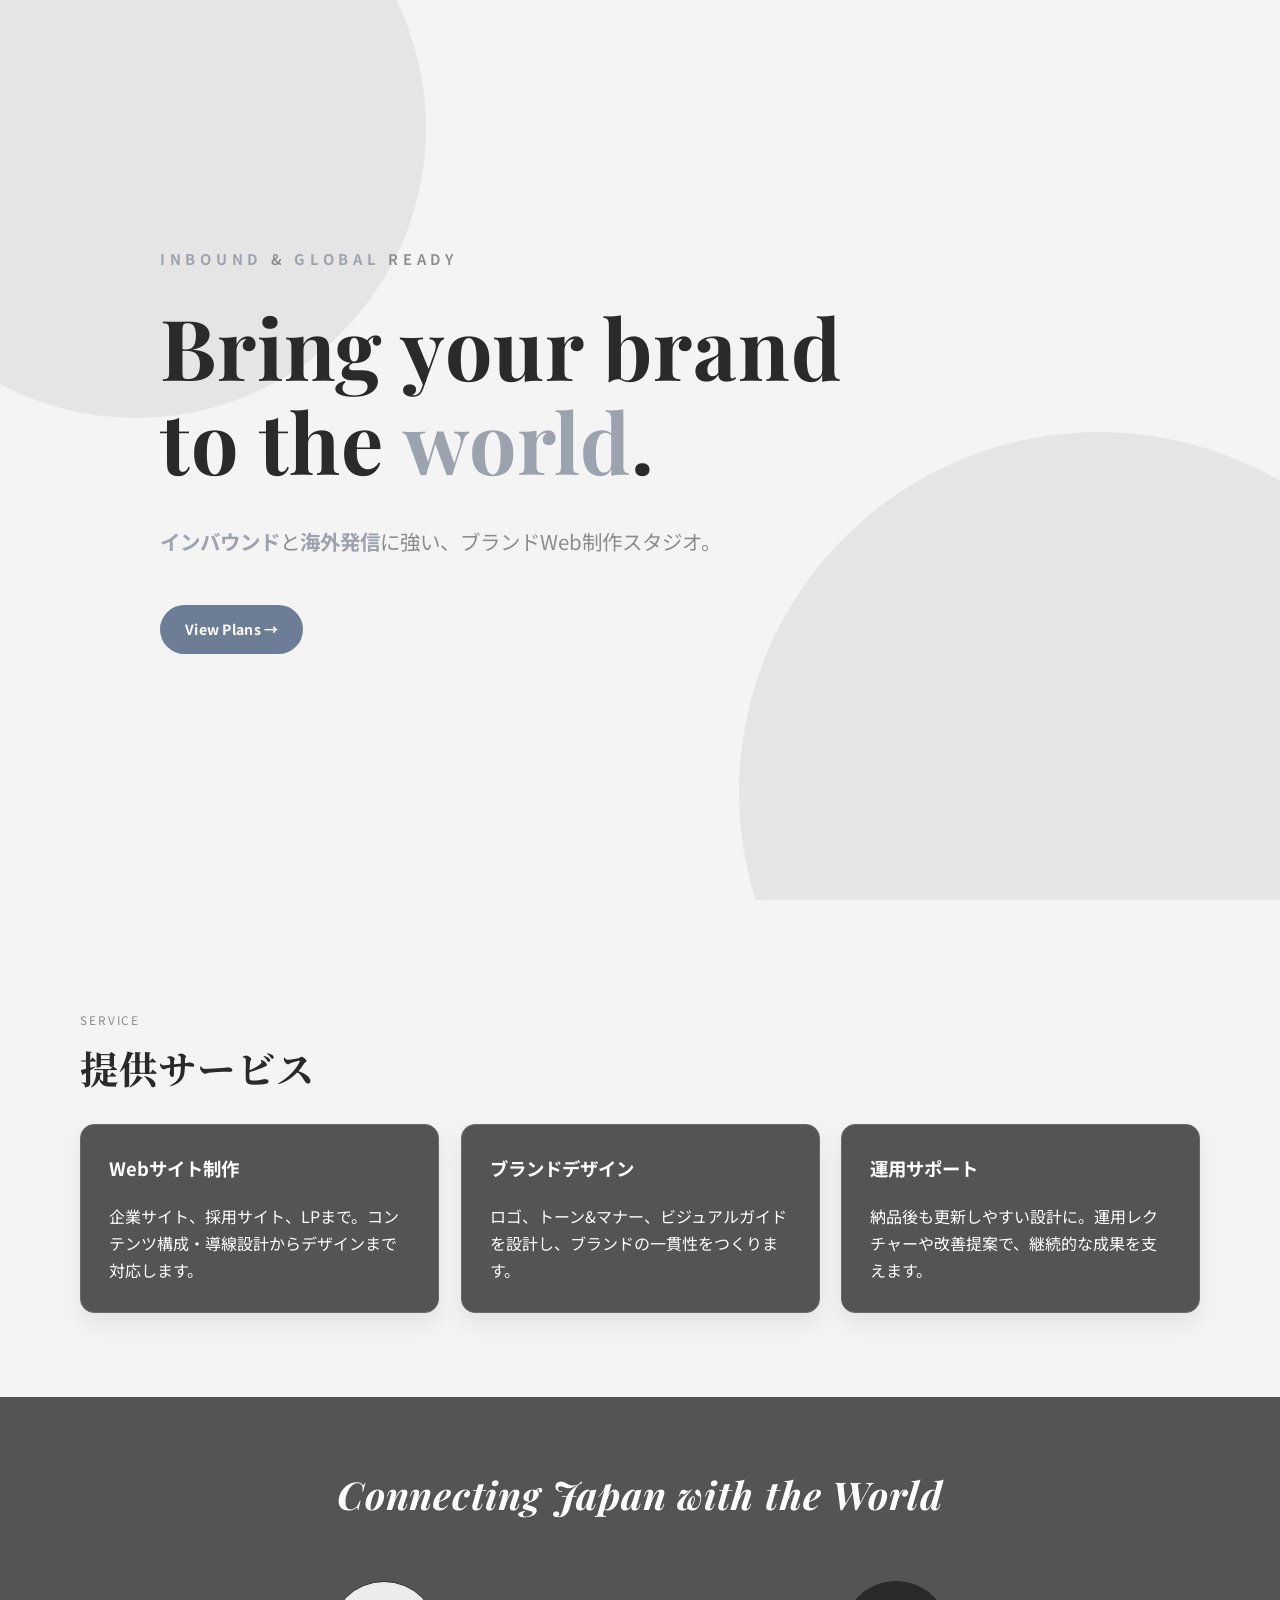
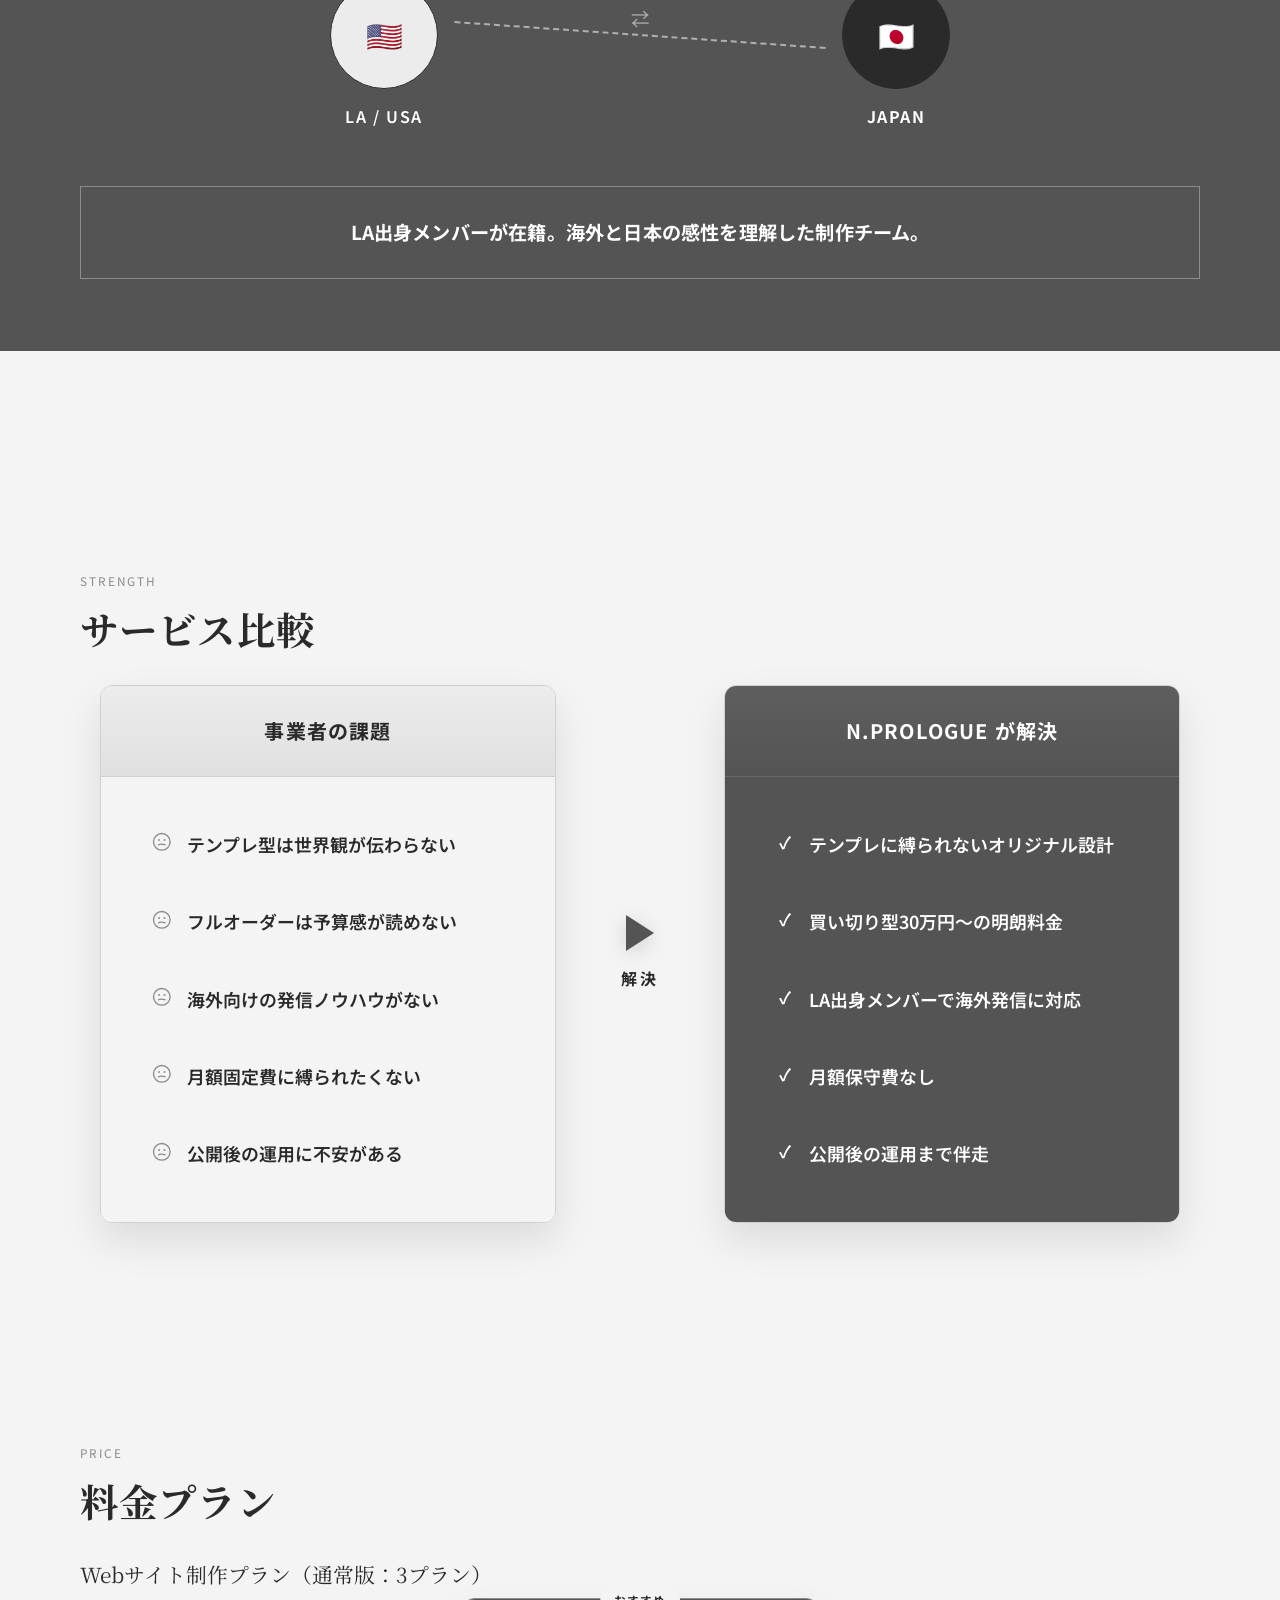
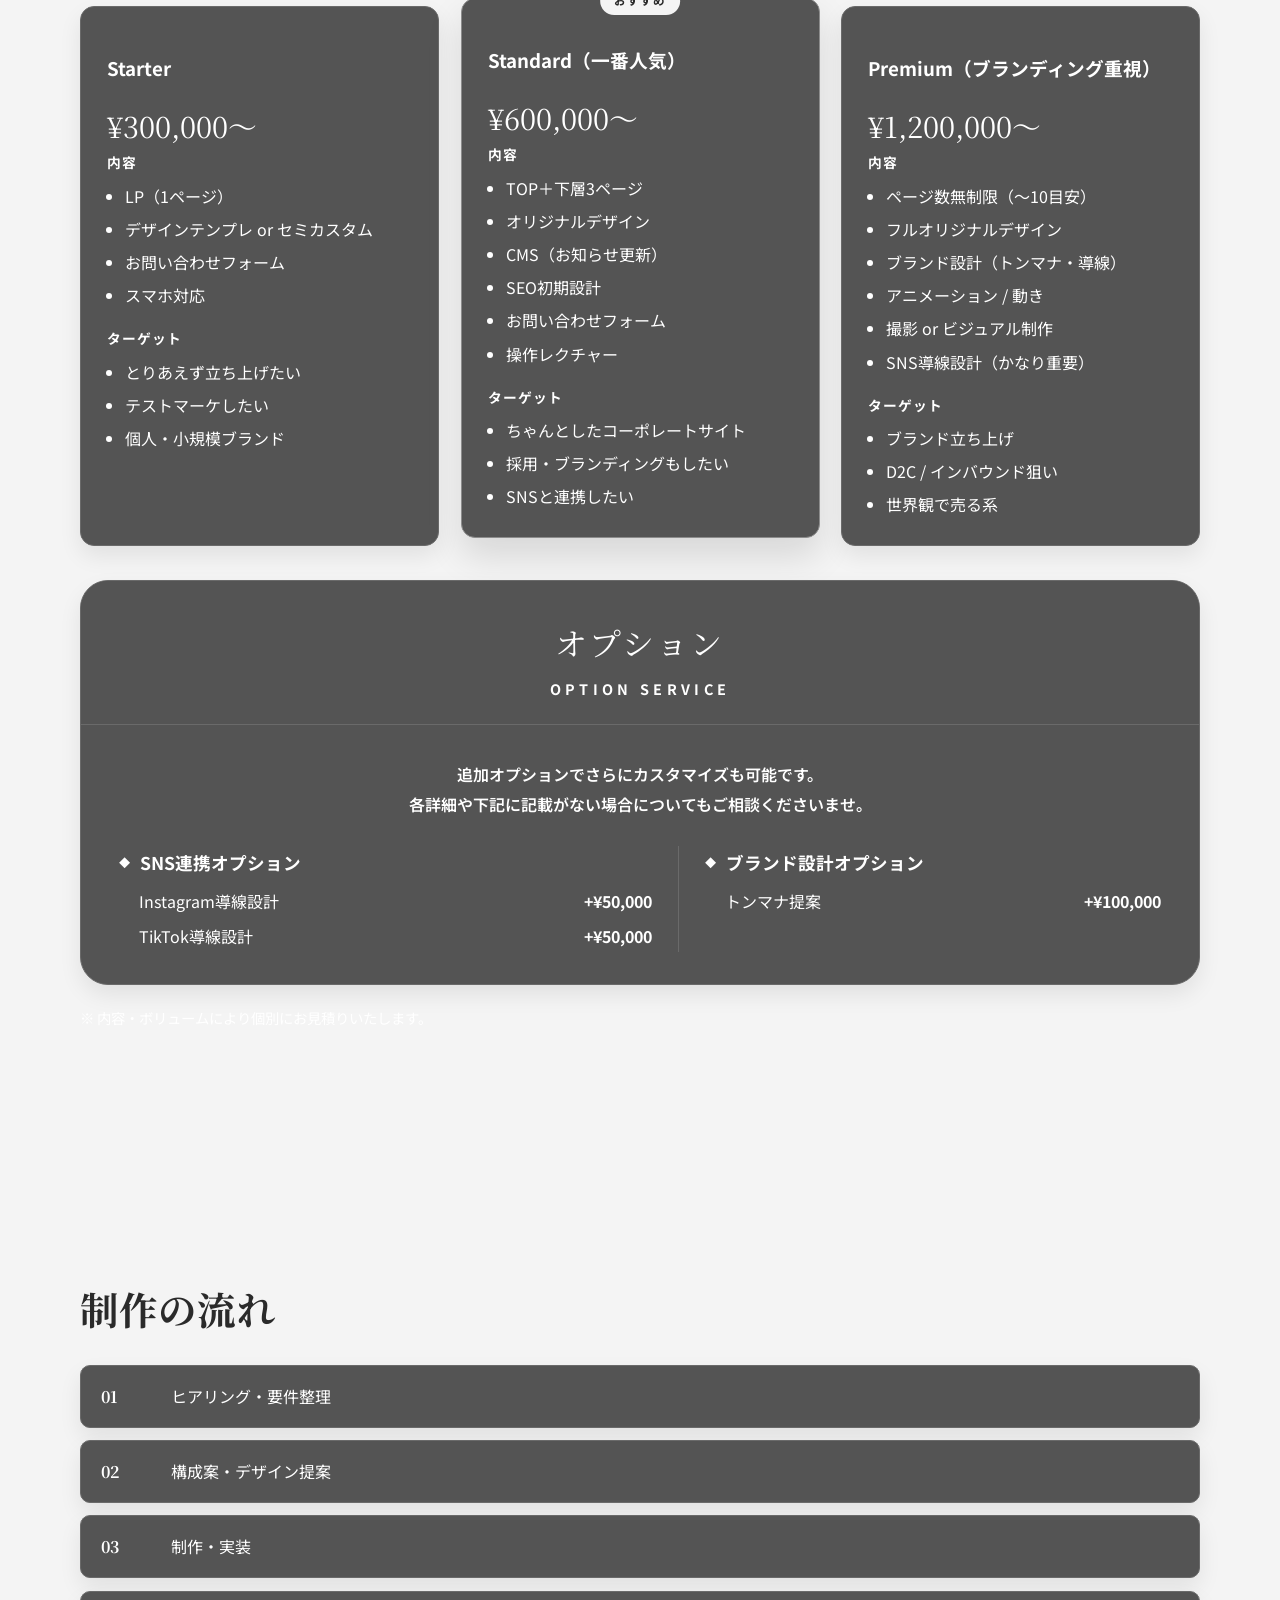
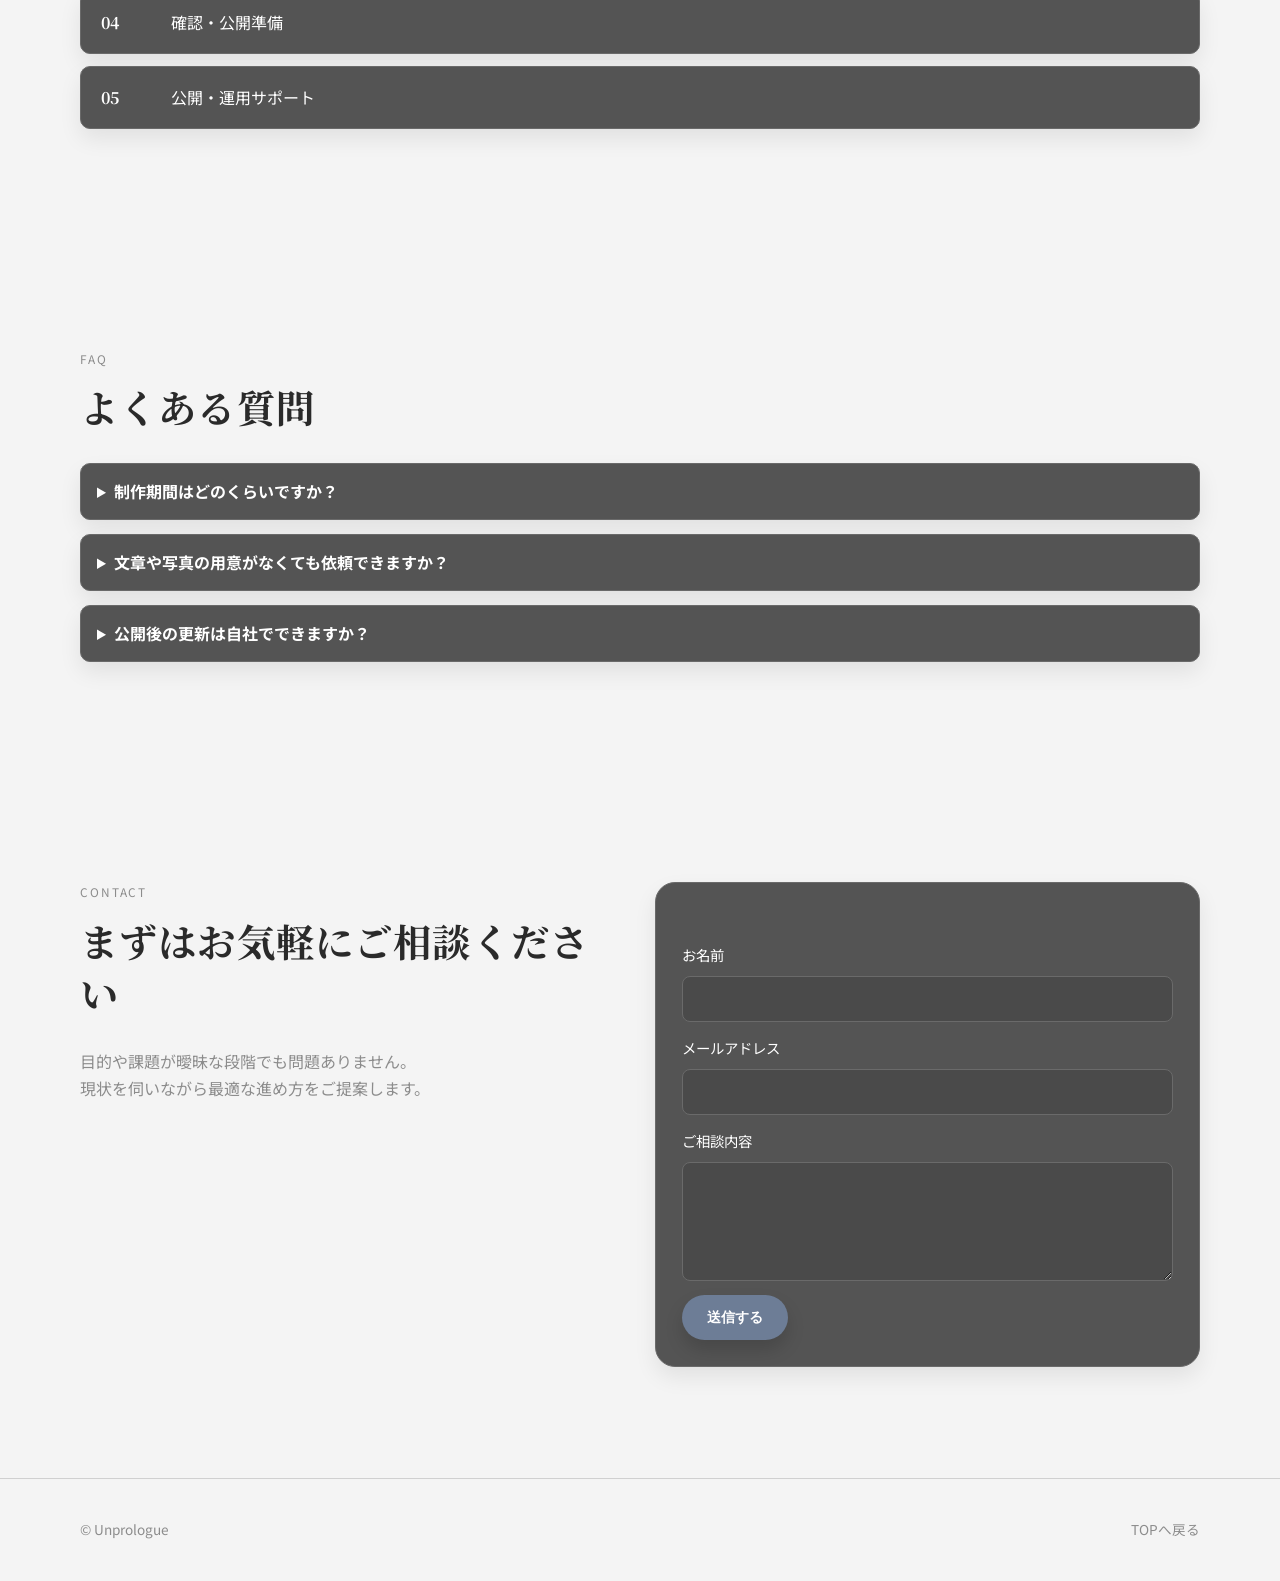
==== commit 4bf9764d: "Add サービス比較 title to strength section Co-authored-by: agathatachiiri07-sketch <agathatachiiri07-sketc" ====
--- a/index.html
+++ b/index.html
@@ -110,6 +110,7 @@
       <section class="section" id="strength">
         <div class="container">
           <p class="section-en">STRENGTH</p>
+          <h2 class="section-title">サービス比較</h2>
           <div class="challenge-solution">
             <div class="challenge-solution-grid">
               <article class="challenge-panel">
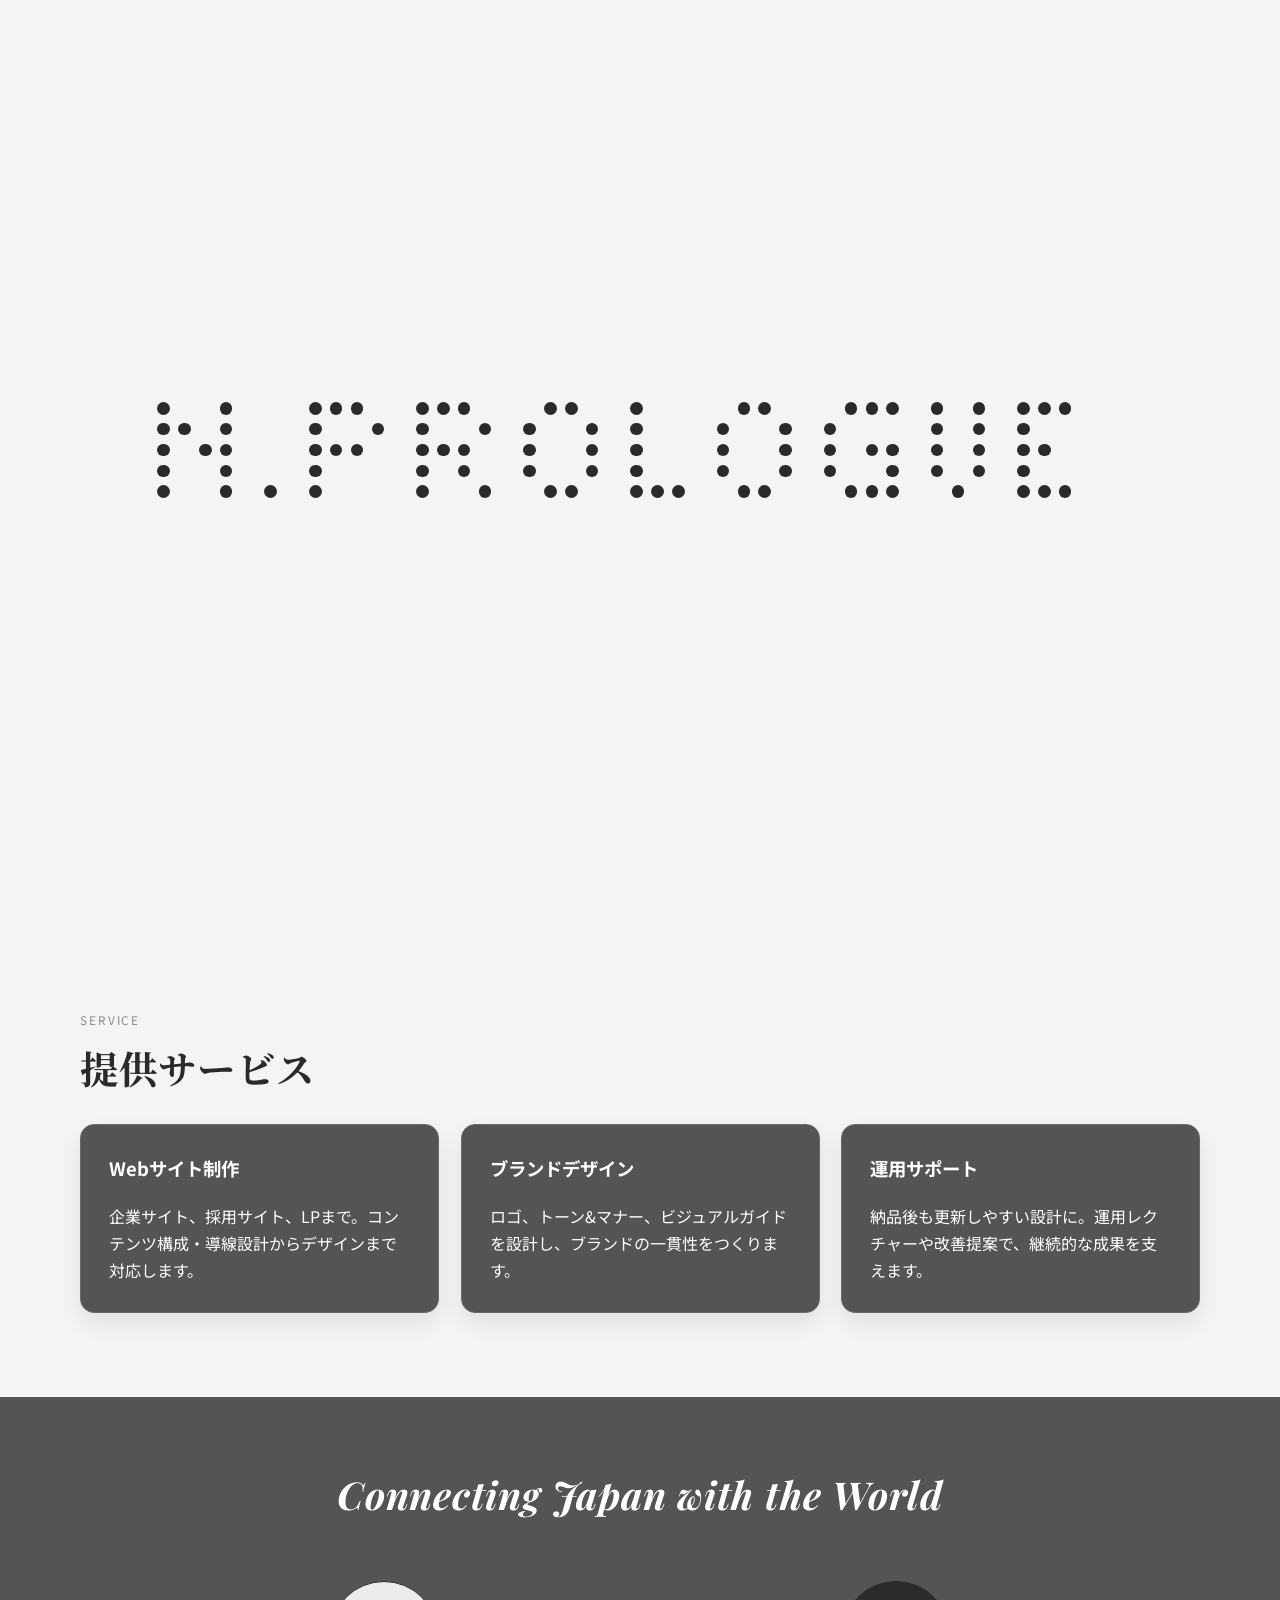
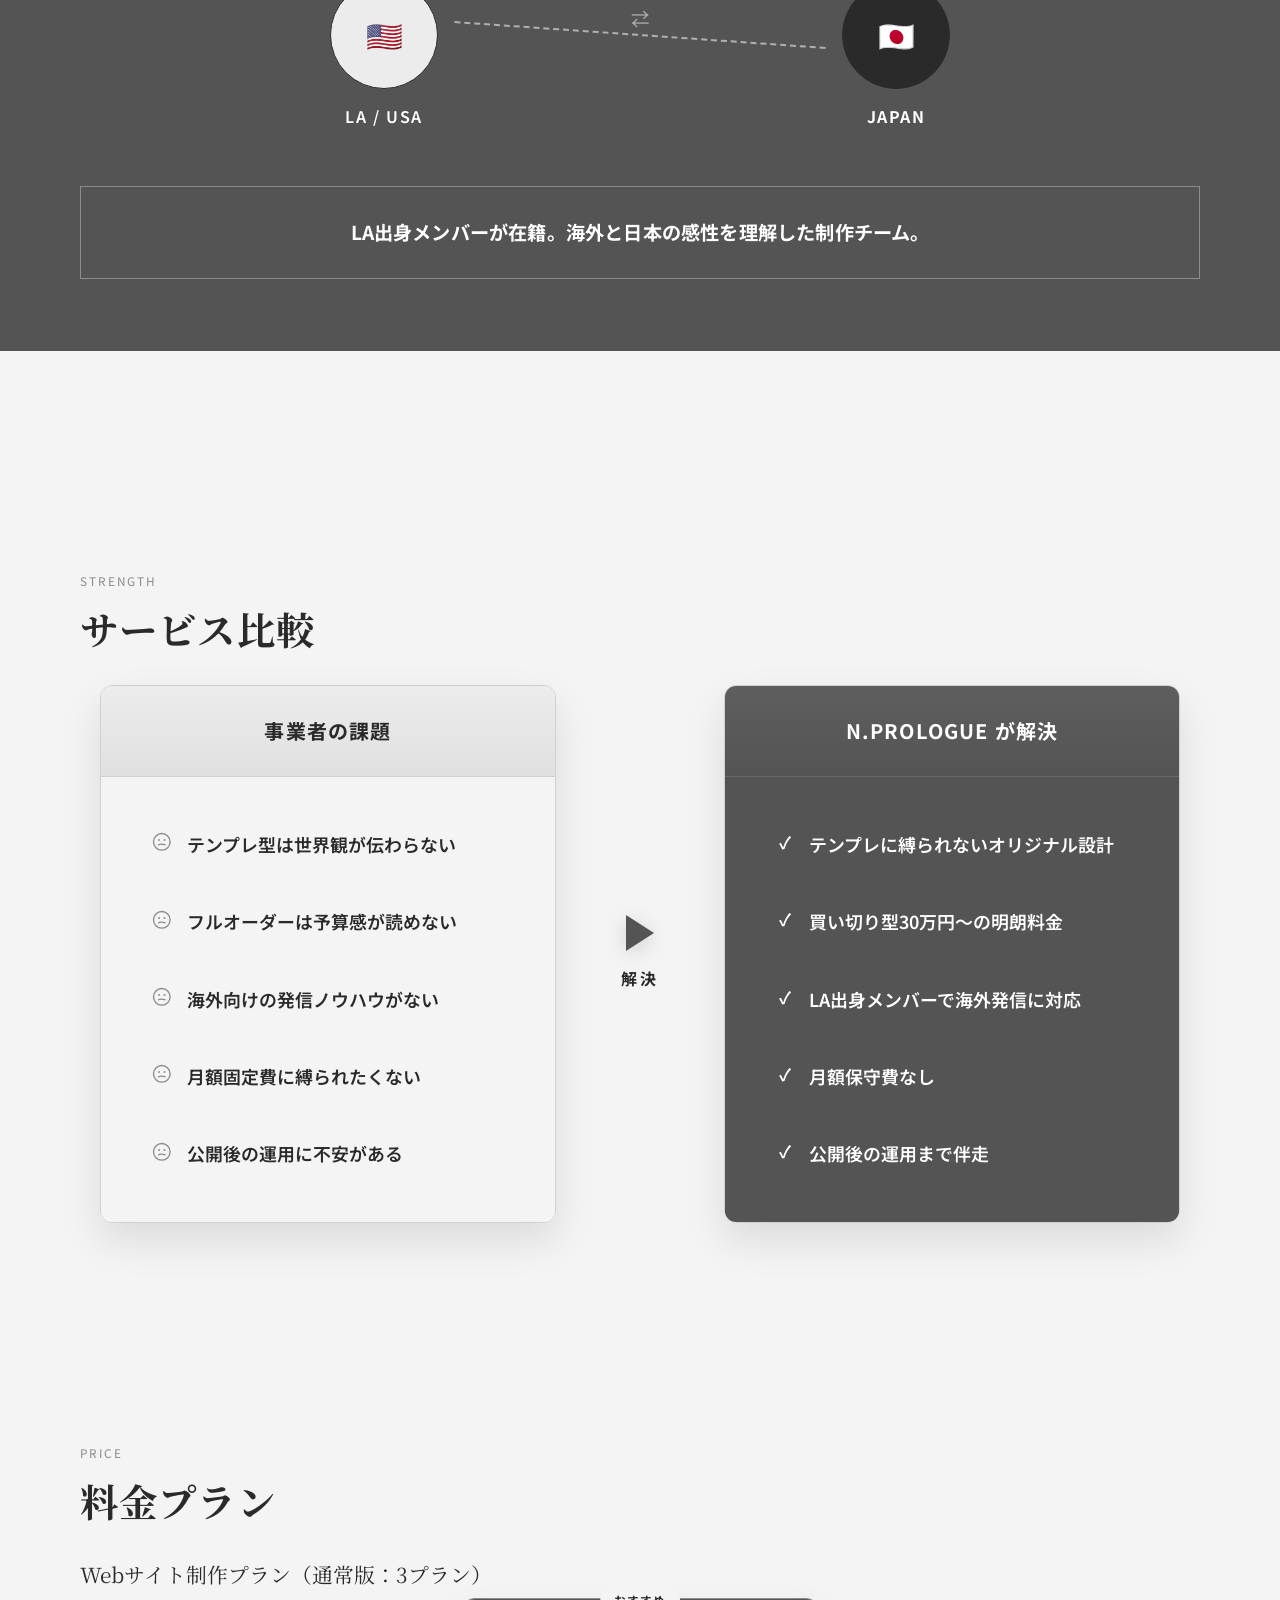
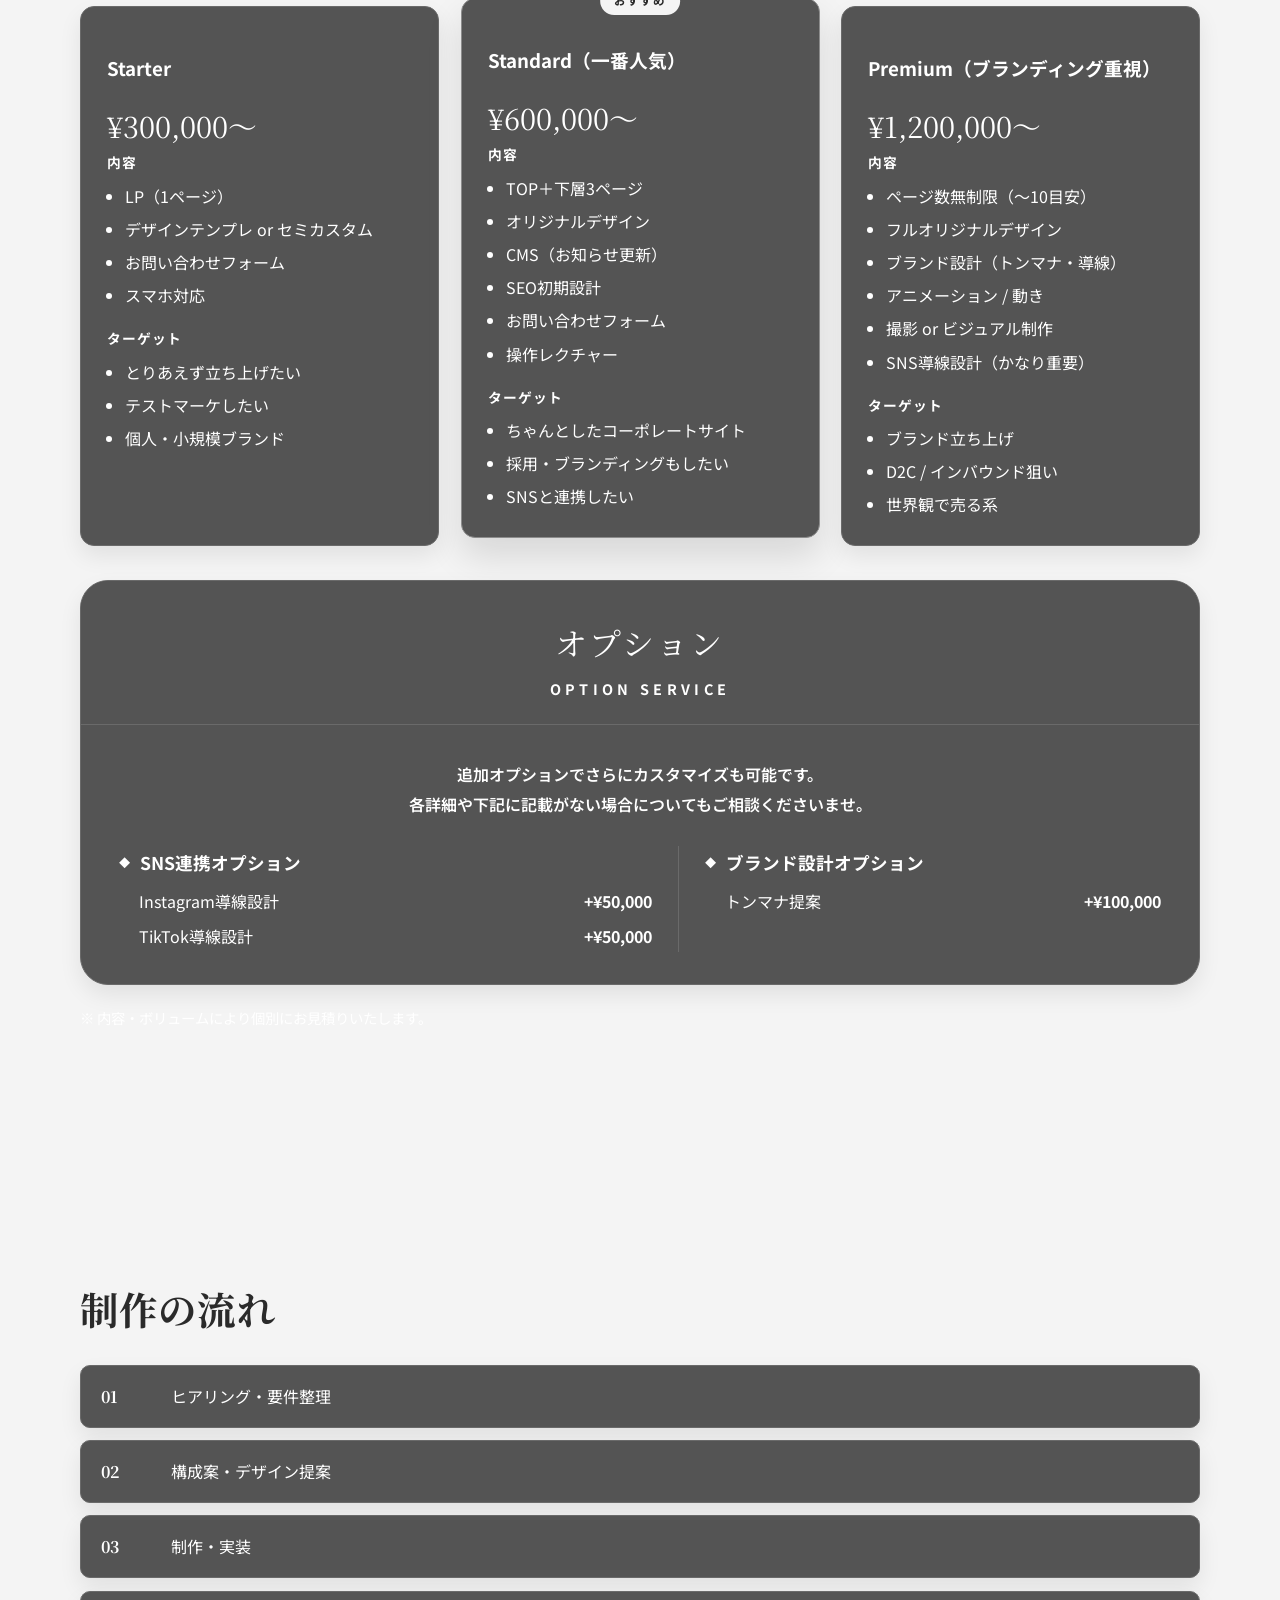
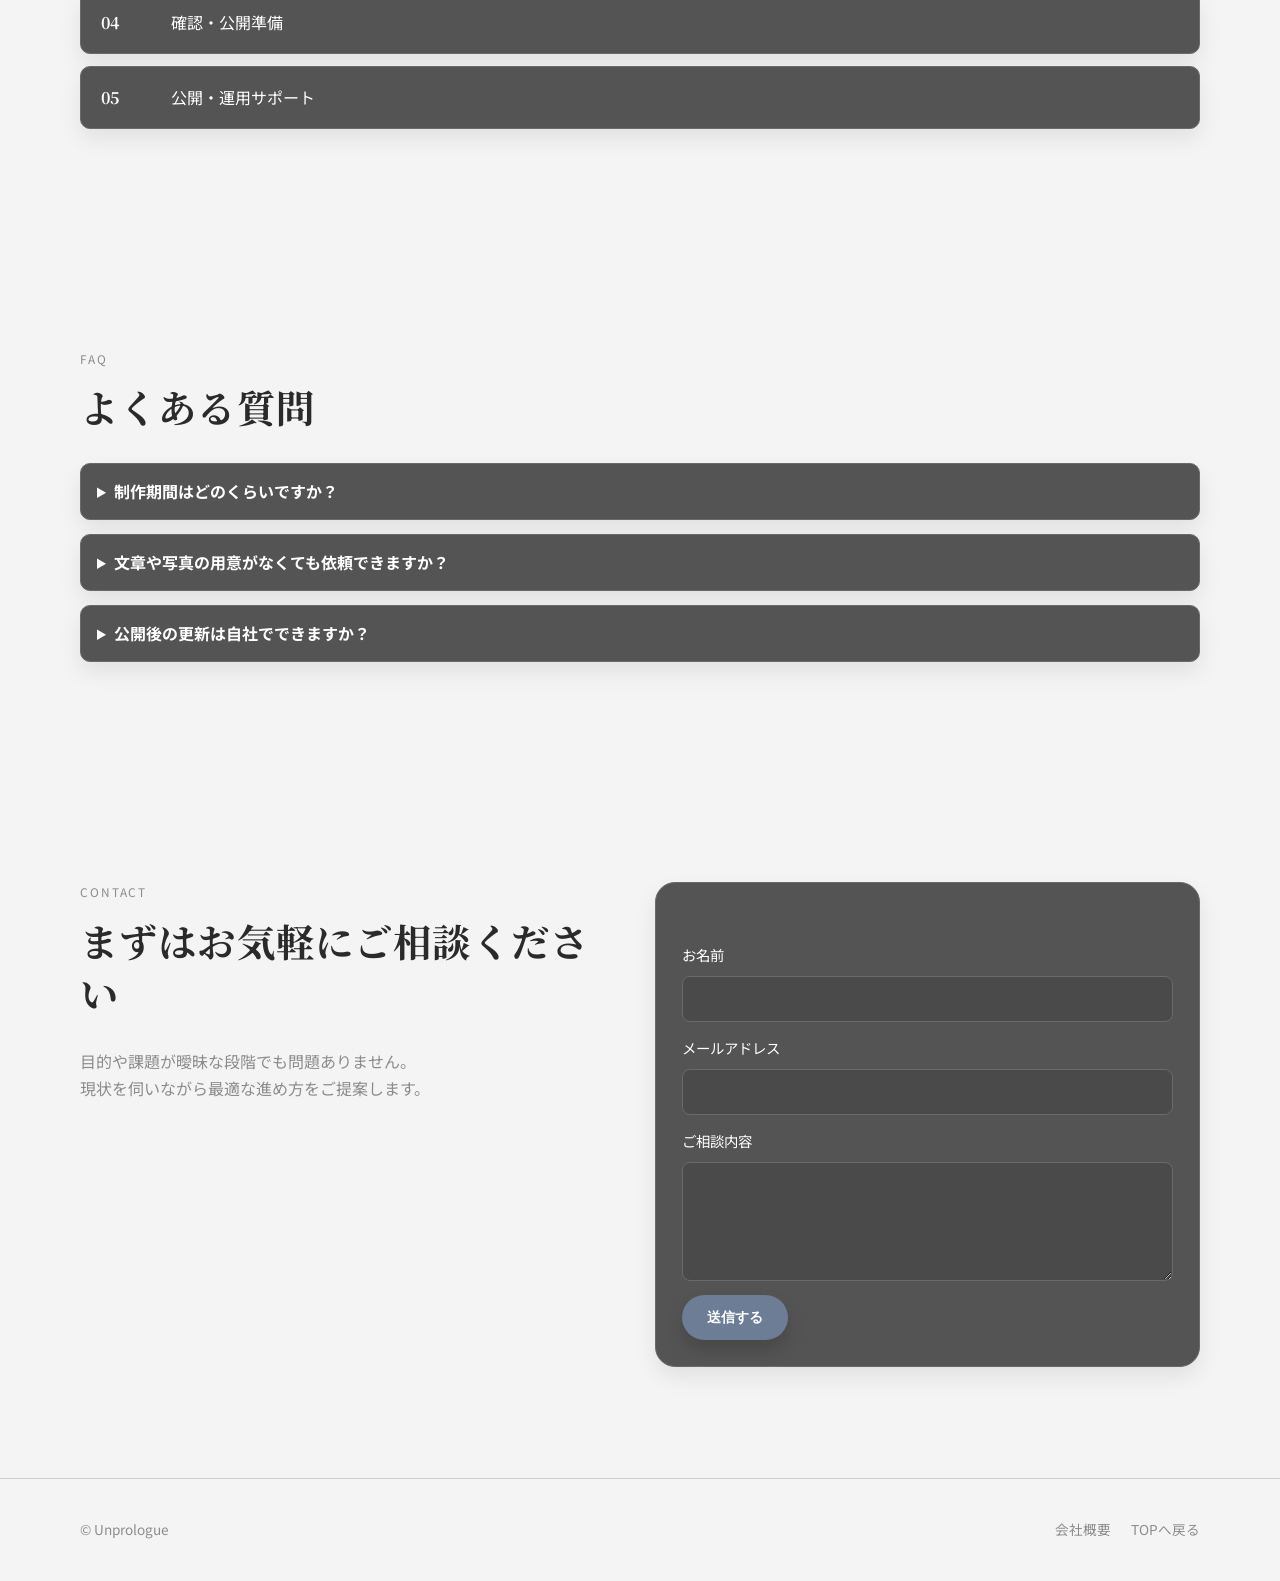
==== commit 4fff6e87: "Add Unprologue corporate company page inspired by mederi.jp Create a dedicated /company/ page with C" ====
--- a/index.html
+++ b/index.html
@@ -37,8 +37,9 @@
                 <span class="hero-accent">INBOUND</span> &amp; <span class="hero-accent">GLOBAL</span> READY
               </p>
               <h1 class="hero-headline hero-reveal-item">
-                Bring your brand<br />
-                to the <span class="hero-accent">world</span>.
+                Bring your brand<br class="hero-br-desktop" />
+                to the<br class="hero-br-mobile" />
+                <span class="hero-accent">world</span>.
               </h1>
               <p class="hero-lead hero-reveal-item">
                 <span class="hero-accent">インバウンド</span>と<span class="hero-accent">海外発信</span>に強い、ブランドWeb制作スタジオ。
@@ -390,8 +391,11 @@
 
     <footer class="site-footer">
       <div class="container footer-wrap">
-        <p>© Unprologue</p>
-        <a href="#top">TOPへ戻る</a>
+        <p>© <a href="company/">Unprologue</a></p>
+        <nav class="footer-nav" aria-label="フッターナビゲーション">
+          <a href="company/">会社概要</a>
+          <a href="#top">TOPへ戻る</a>
+        </nav>
       </div>
     </footer>
 
--- a/css/styles.css
+++ b/css/styles.css
@@ -66,10 +66,10 @@
   justify-content: center;
   padding: 96px 0;
   transition:
-    opacity 0.55s cubic-bezier(0.4, 0, 0.2, 1),
-    transform 0.55s cubic-bezier(0.4, 0, 0.2, 1),
-    filter 0.45s ease,
-    visibility 0s linear 0.55s;
+    opacity 0.85s cubic-bezier(0.16, 1, 0.3, 1),
+    transform 0.9s cubic-bezier(0.16, 1, 0.3, 1),
+    filter 0.8s cubic-bezier(0.16, 1, 0.3, 1),
+    visibility 0s linear 0.9s;
 }
 
 .hero-content {
@@ -79,18 +79,18 @@
   display: flex;
   align-items: center;
   opacity: 0;
-  transform: translateY(48px) scale(0.96);
+  transform: translateY(40px) scale(0.96);
   pointer-events: none;
   transition:
-    opacity 0.7s cubic-bezier(0.16, 1, 0.3, 1) 0.06s,
-    transform 0.7s cubic-bezier(0.16, 1, 0.3, 1) 0.06s;
+    opacity 1.05s cubic-bezier(0.16, 1, 0.3, 1) 0.15s,
+    transform 1.05s cubic-bezier(0.16, 1, 0.3, 1) 0.15s;
 }
 
 .hero.is-revealed .hero-intro {
   opacity: 0;
   visibility: hidden;
-  transform: scale(0.86) translateY(-28px);
-  filter: blur(14px);
+  transform: scale(0.92) translateY(-20px);
+  filter: blur(10px);
   pointer-events: none;
   z-index: 0;
 }
@@ -104,12 +104,12 @@
 
 .hero-reveal-item {
   opacity: 0;
-  transform: translateY(36px);
+  transform: translateY(28px);
   filter: blur(4px);
   transition:
-    opacity 0.55s cubic-bezier(0.16, 1, 0.3, 1),
-    transform 0.55s cubic-bezier(0.16, 1, 0.3, 1),
-    filter 0.45s ease;
+    opacity 0.85s cubic-bezier(0.16, 1, 0.3, 1),
+    transform 0.85s cubic-bezier(0.16, 1, 0.3, 1),
+    filter 0.75s cubic-bezier(0.16, 1, 0.3, 1);
 }
 
 .hero.is-revealed .hero-reveal-item {
@@ -119,19 +119,19 @@
 }
 
 .hero.is-revealed .hero-reveal-item:nth-child(1) {
-  transition-delay: 0.18s;
+  transition-delay: 0.32s;
 }
 
 .hero.is-revealed .hero-reveal-item:nth-child(2) {
-  transition-delay: 0.28s;
+  transition-delay: 0.46s;
 }
 
 .hero.is-revealed .hero-reveal-item:nth-child(3) {
-  transition-delay: 0.38s;
+  transition-delay: 0.6s;
 }
 
 .hero.is-revealed .hero-reveal-item:nth-child(4) {
-  transition-delay: 0.48s;
+  transition-delay: 0.74s;
 }
 
 .hero-bg-circles {
@@ -146,10 +146,10 @@
   border-radius: 50%;
   background: rgba(0, 0, 0, 0.06);
   opacity: 0;
-  transform: scale(0.88);
+  transform: scale(0.82);
   transition:
-    opacity 0.75s ease 0.08s,
-    transform 0.85s cubic-bezier(0.16, 1, 0.3, 1) 0.08s;
+    opacity 1s cubic-bezier(0.16, 1, 0.3, 1) 0.2s,
+    transform 1.15s cubic-bezier(0.16, 1, 0.3, 1) 0.2s;
 }
 
 .hero.is-revealed .hero-circle {
@@ -203,6 +203,10 @@
   letter-spacing: 0.01em;
   color: #2a2a2a;
   text-shadow: none;
+}
+
+.hero-br-mobile {
+  display: none;
 }
 
 .hero-lead {
@@ -1723,6 +1727,21 @@
   font-size: 0.85rem;
 }
 
+.footer-wrap a {
+  color: var(--text-muted);
+  transition: color 0.2s ease;
+}
+
+.footer-wrap a:hover {
+  color: var(--title);
+}
+
+.footer-nav {
+  display: flex;
+  align-items: center;
+  gap: 20px;
+}
+
 @media (max-width: 980px) {
   .hero-grid,
   .contact-grid {
@@ -1773,21 +1792,129 @@
     min-height: auto;
   }
 
+  .hero-stage {
+    min-height: 100svh;
+  }
+
+  .hero.is-settled .hero-stage {
+    min-height: auto;
+  }
+
   .hero-intro {
-    padding: 64px 0;
-  }
-
-  .hero-content,
-  .hero-stage {
-    min-height: 66vh;
+    padding: 64px 20px;
+  }
+
+  .hero-content {
+    transform: translateY(28px) scale(0.97);
+    align-items: center;
+  }
+
+  .hero:not(.is-revealed) .hero-content,
+  .hero.is-revealed:not(.is-settled) .hero-content {
+    position: absolute;
+    inset: 0;
+    min-height: 0;
+  }
+
+  .hero:not(.is-revealed) .hero-content {
+    visibility: hidden;
+  }
+
+  .hero.is-revealed .hero-content {
+    visibility: visible;
+    transform: translateY(0) scale(1);
+    transition:
+      opacity 1s cubic-bezier(0.16, 1, 0.3, 1) 0.18s,
+      transform 1s cubic-bezier(0.16, 1, 0.3, 1) 0.18s,
+      visibility 0s;
+  }
+
+  .hero.is-settled .hero-content {
+    position: relative;
+    min-height: auto;
+  }
+
+  .hero.is-revealed .hero-intro {
+    transition:
+      opacity 0.75s cubic-bezier(0.16, 1, 0.3, 1),
+      transform 0.8s cubic-bezier(0.16, 1, 0.3, 1),
+      filter 0.7s cubic-bezier(0.16, 1, 0.3, 1),
+      visibility 0s linear 0.8s;
+    transform: scale(0.94) translateY(-12px);
+    filter: blur(8px);
+  }
+
+  .hero.is-revealed .hero-reveal-item:nth-child(1) {
+    transition-delay: 0.36s;
+  }
+
+  .hero.is-revealed .hero-reveal-item:nth-child(2) {
+    transition-delay: 0.5s;
+  }
+
+  .hero.is-revealed .hero-reveal-item:nth-child(3) {
+    transition-delay: 0.64s;
+  }
+
+  .hero.is-revealed .hero-reveal-item:nth-child(4) {
+    transition-delay: 0.78s;
   }
 
   .hero-copy-wrap {
-    padding: 64px 0;
+    padding: clamp(72px, 12svh, 92px) 0 clamp(36px, 6svh, 48px);
+    text-align: center;
+  }
+
+  .hero-eyebrow {
+    margin-bottom: 18px;
+    font-size: 0.72rem;
+    letter-spacing: 0.22em;
   }
 
   .hero-headline {
-    line-height: 1.28;
+    font-size: clamp(2.05rem, 8.8vw, 2.55rem);
+    line-height: 1.22;
+    max-width: 10.5em;
+    margin-inline: auto;
+  }
+
+  .hero-headline .hero-accent {
+    color: #6d7d96;
+  }
+
+  .hero-br-mobile {
+    display: block;
+  }
+
+  .hero-br-desktop {
+    display: none;
+  }
+
+  .hero-lead {
+    margin-top: 22px;
+    margin-inline: auto;
+    font-size: 0.95rem;
+    line-height: 1.75;
+  }
+
+  .btn-hero {
+    margin-top: 28px;
+    padding: 14px 28px;
+    display: inline-flex;
+  }
+
+  .hero-circle--tl {
+    width: clamp(210px, 58vw, 300px);
+    height: clamp(210px, 58vw, 300px);
+    top: -10%;
+    left: -24%;
+  }
+
+  .hero-circle--br {
+    width: clamp(250px, 72vw, 360px);
+    height: clamp(250px, 72vw, 360px);
+    bottom: -12%;
+    right: -28%;
   }
 
   h1 {
@@ -1883,9 +2010,17 @@
   }
 
   .dot-logo {
-    --dot-size: clamp(5px, 1.45vw, 8px);
-    --dot-gap: clamp(4px, 0.95vw, 6px);
-    gap: clamp(9px, 1.9vw, 16px);
+    --dot-size: clamp(3.5px, 0.95vw, 5.5px);
+    --dot-gap: clamp(2.5px, 0.6vw, 4px);
+    gap: clamp(5px, 1.1vw, 9px);
+    max-width: 100%;
+    transform: scale(0.9);
+    transform-origin: center center;
+  }
+
+  .dot-logo::after {
+    width: clamp(3px, 0.45vw, 5px);
+    margin-left: clamp(5px, 0.8vw, 9px);
   }
 
   .reveal,
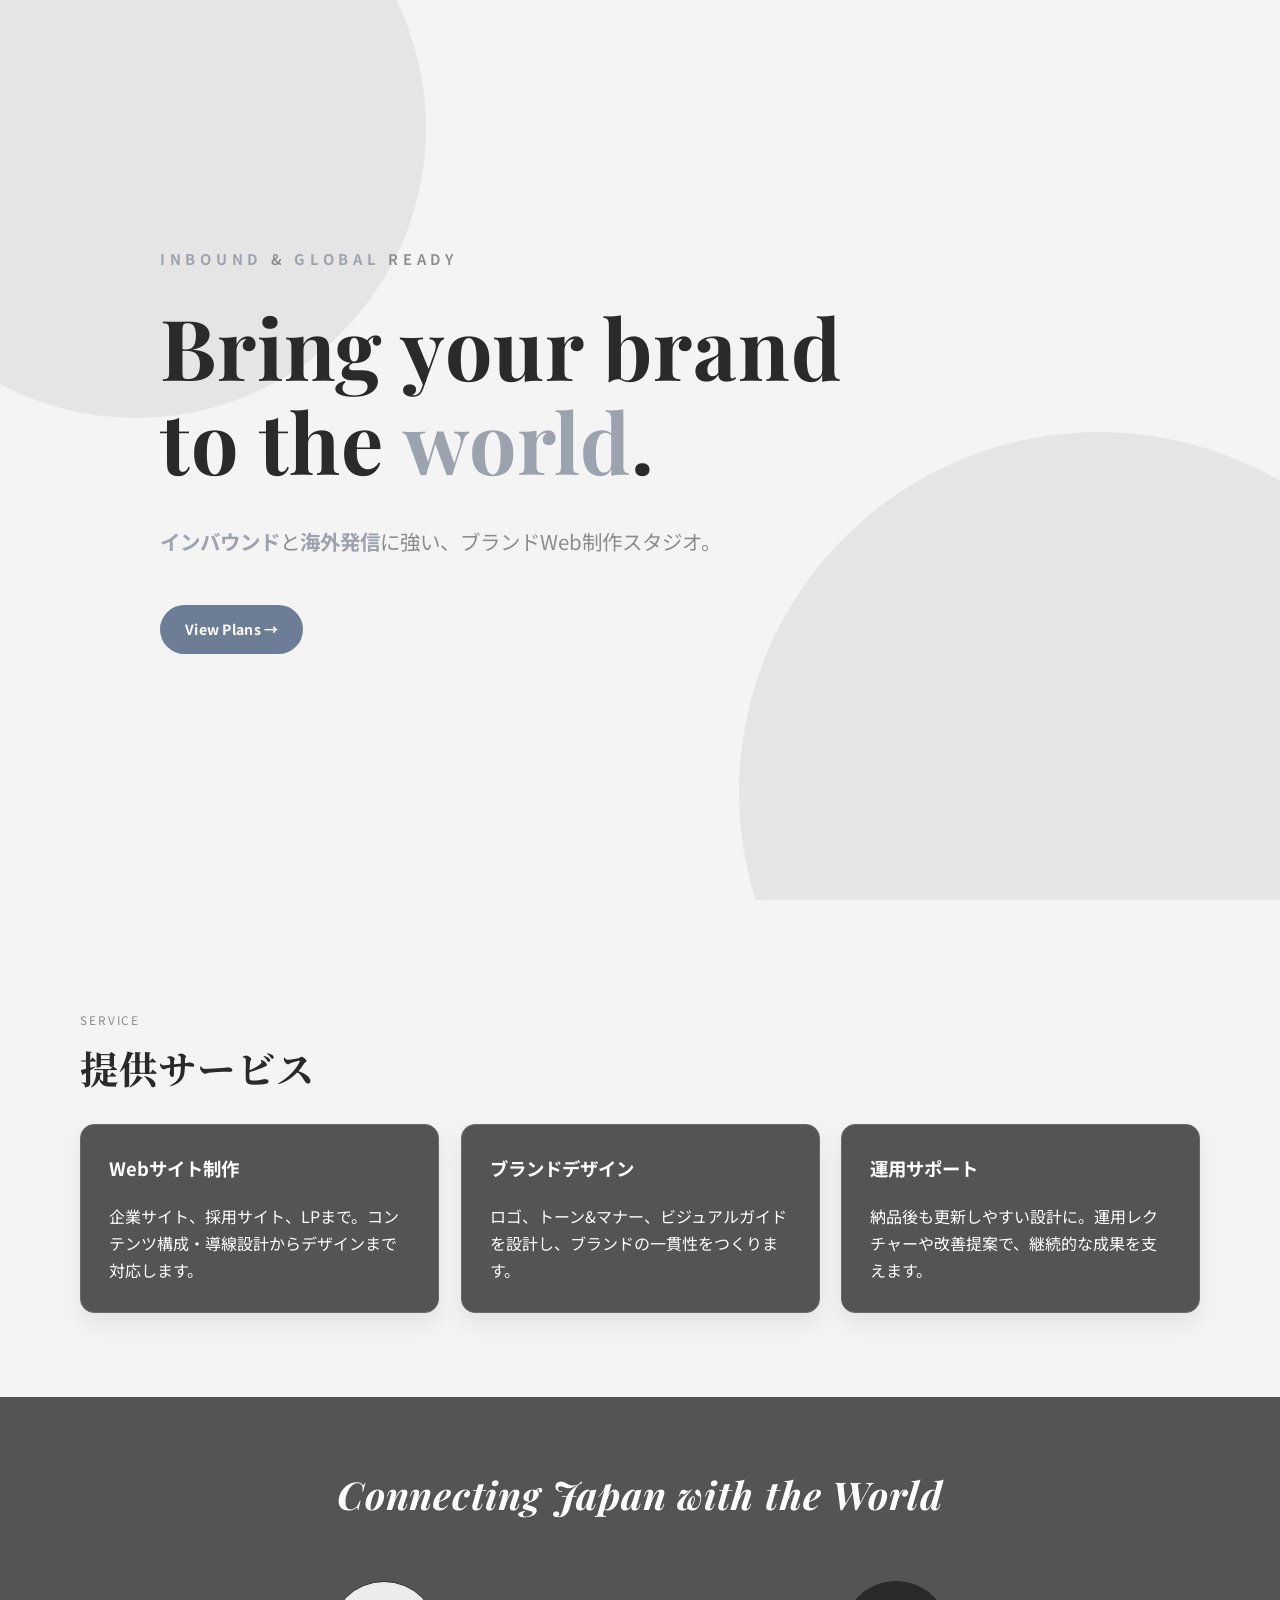
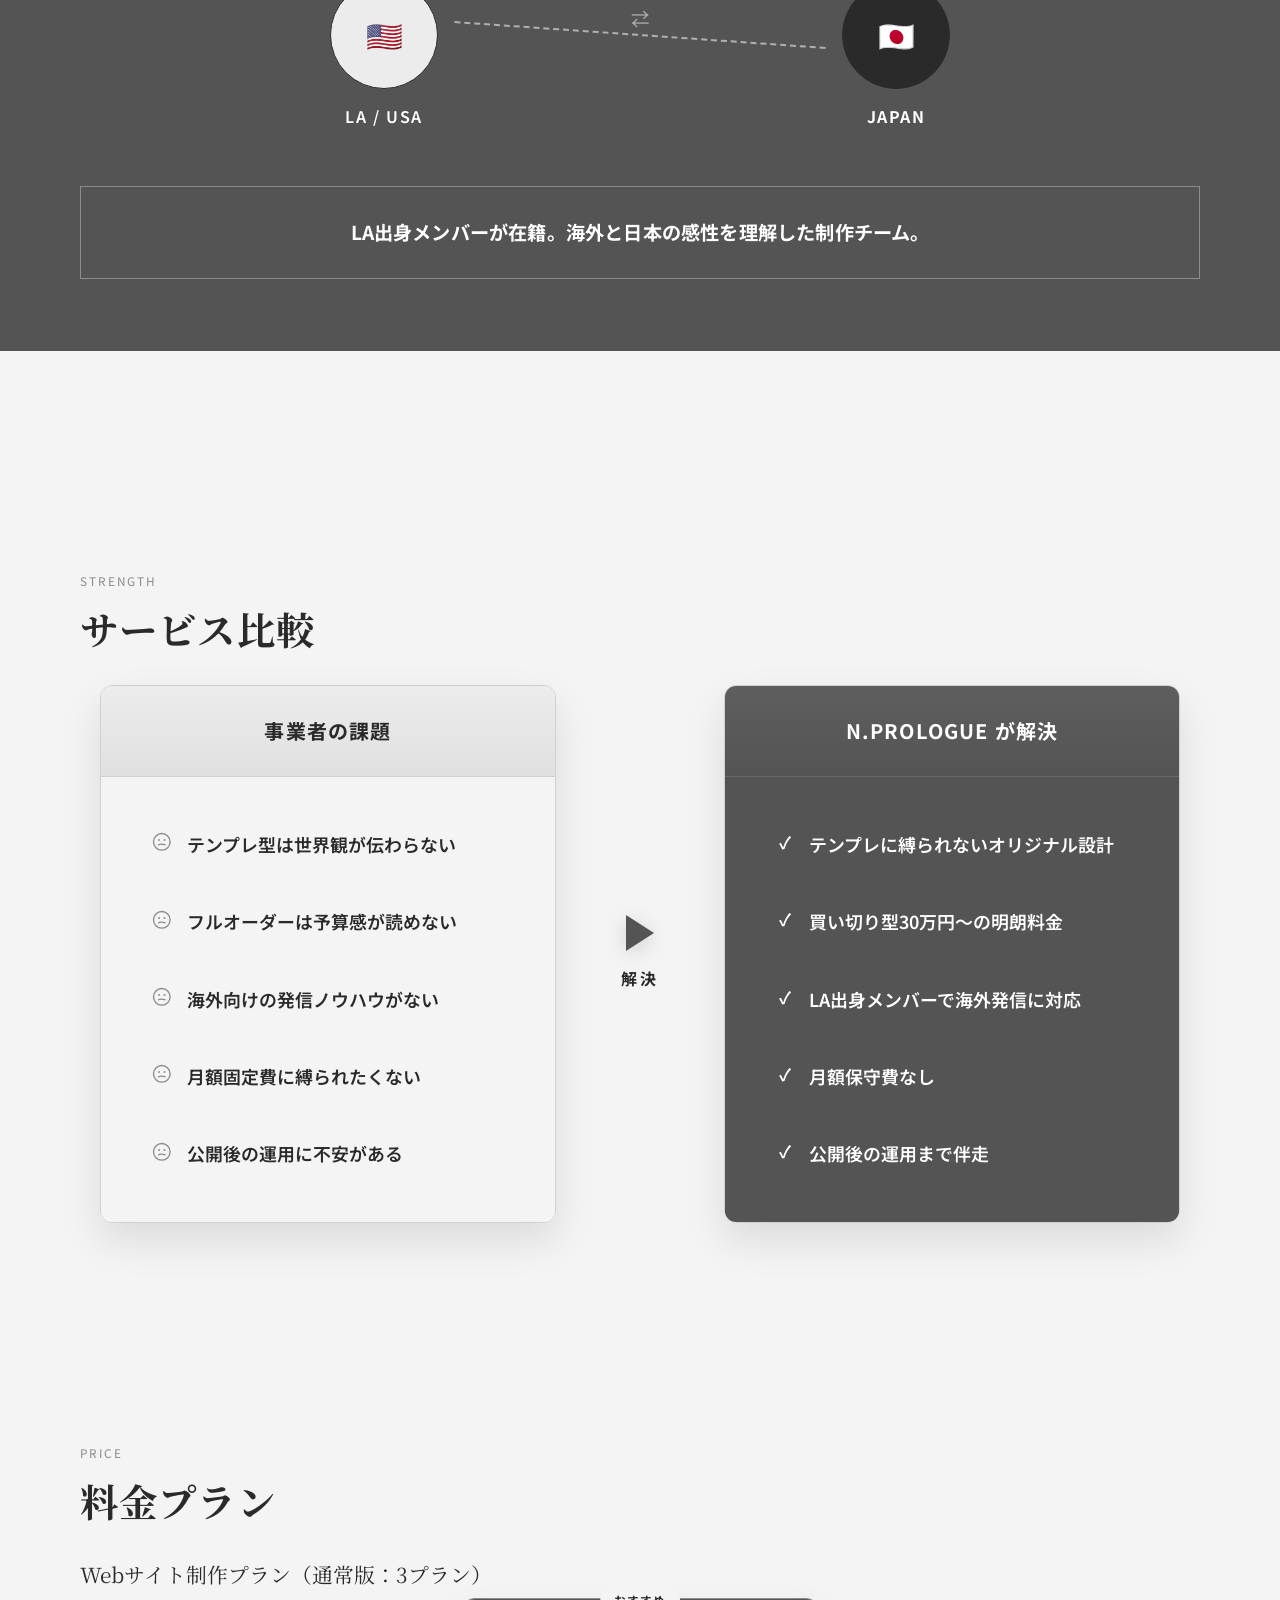
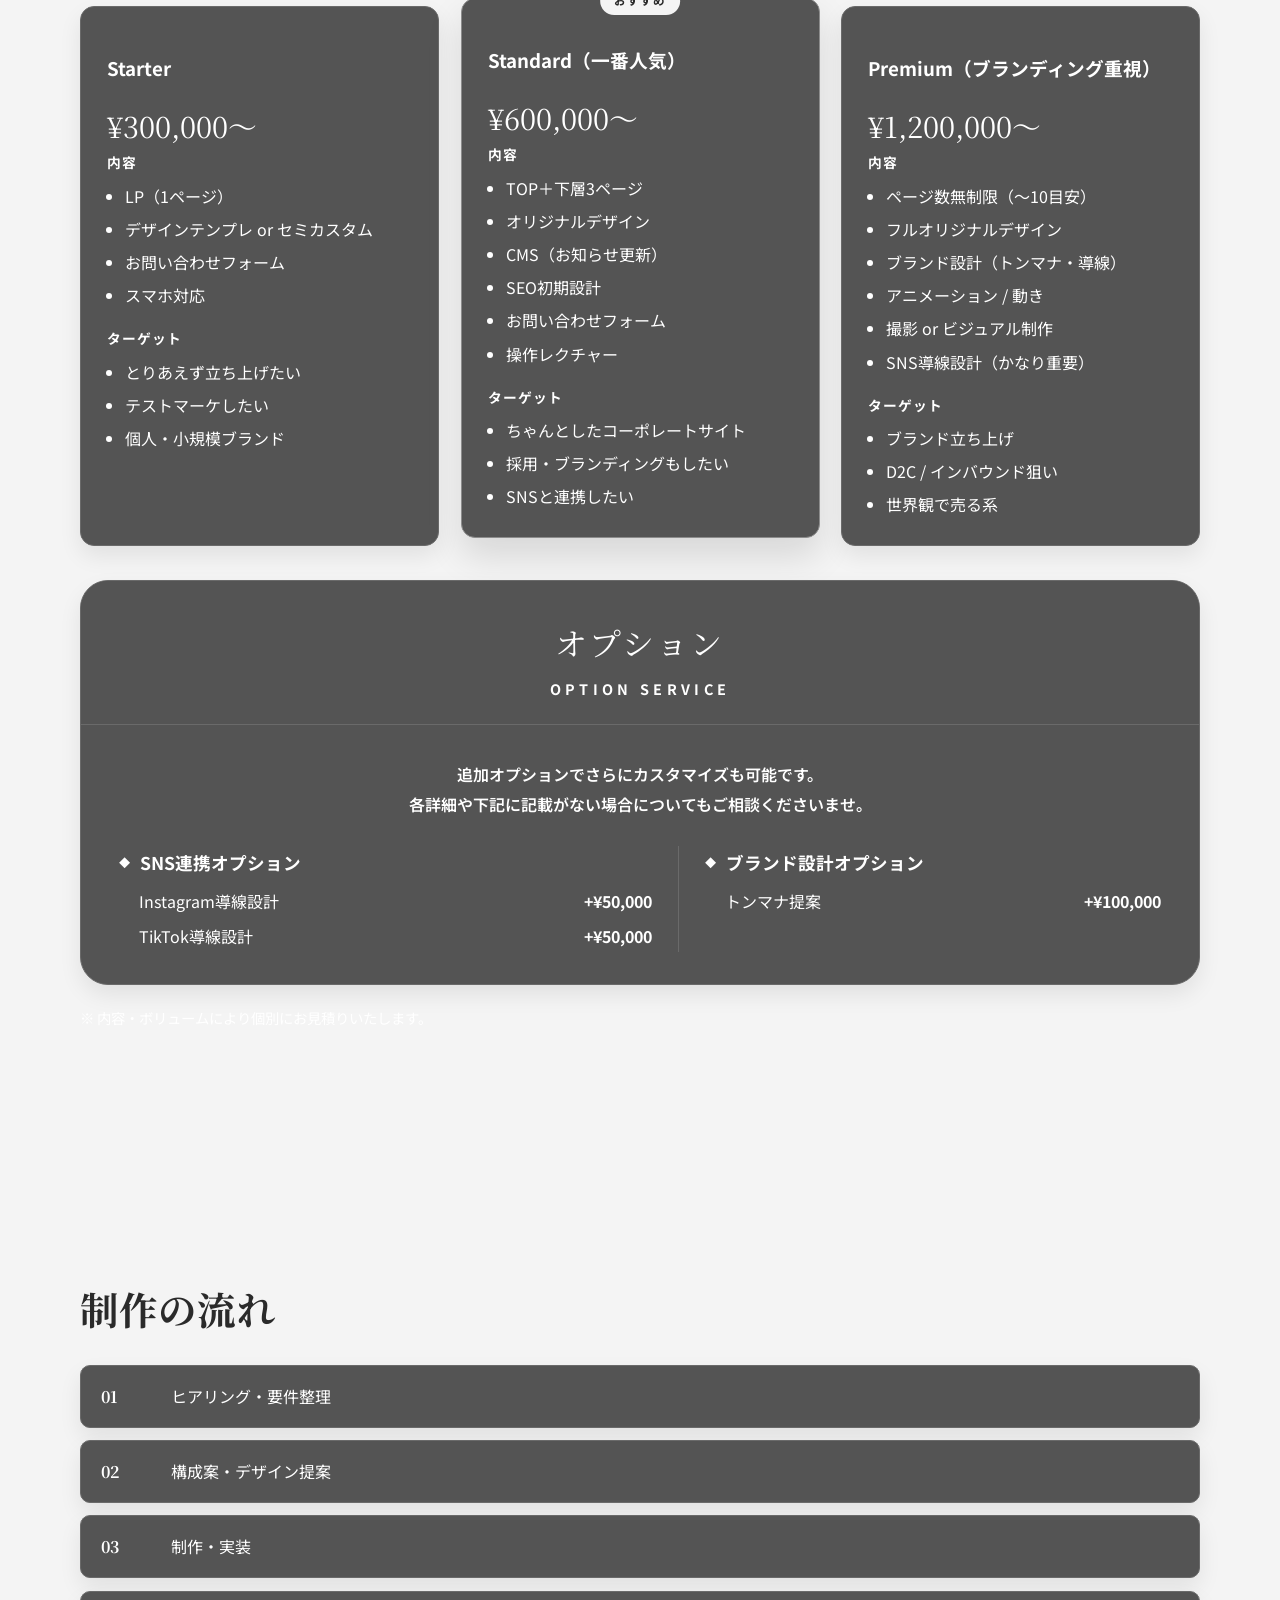
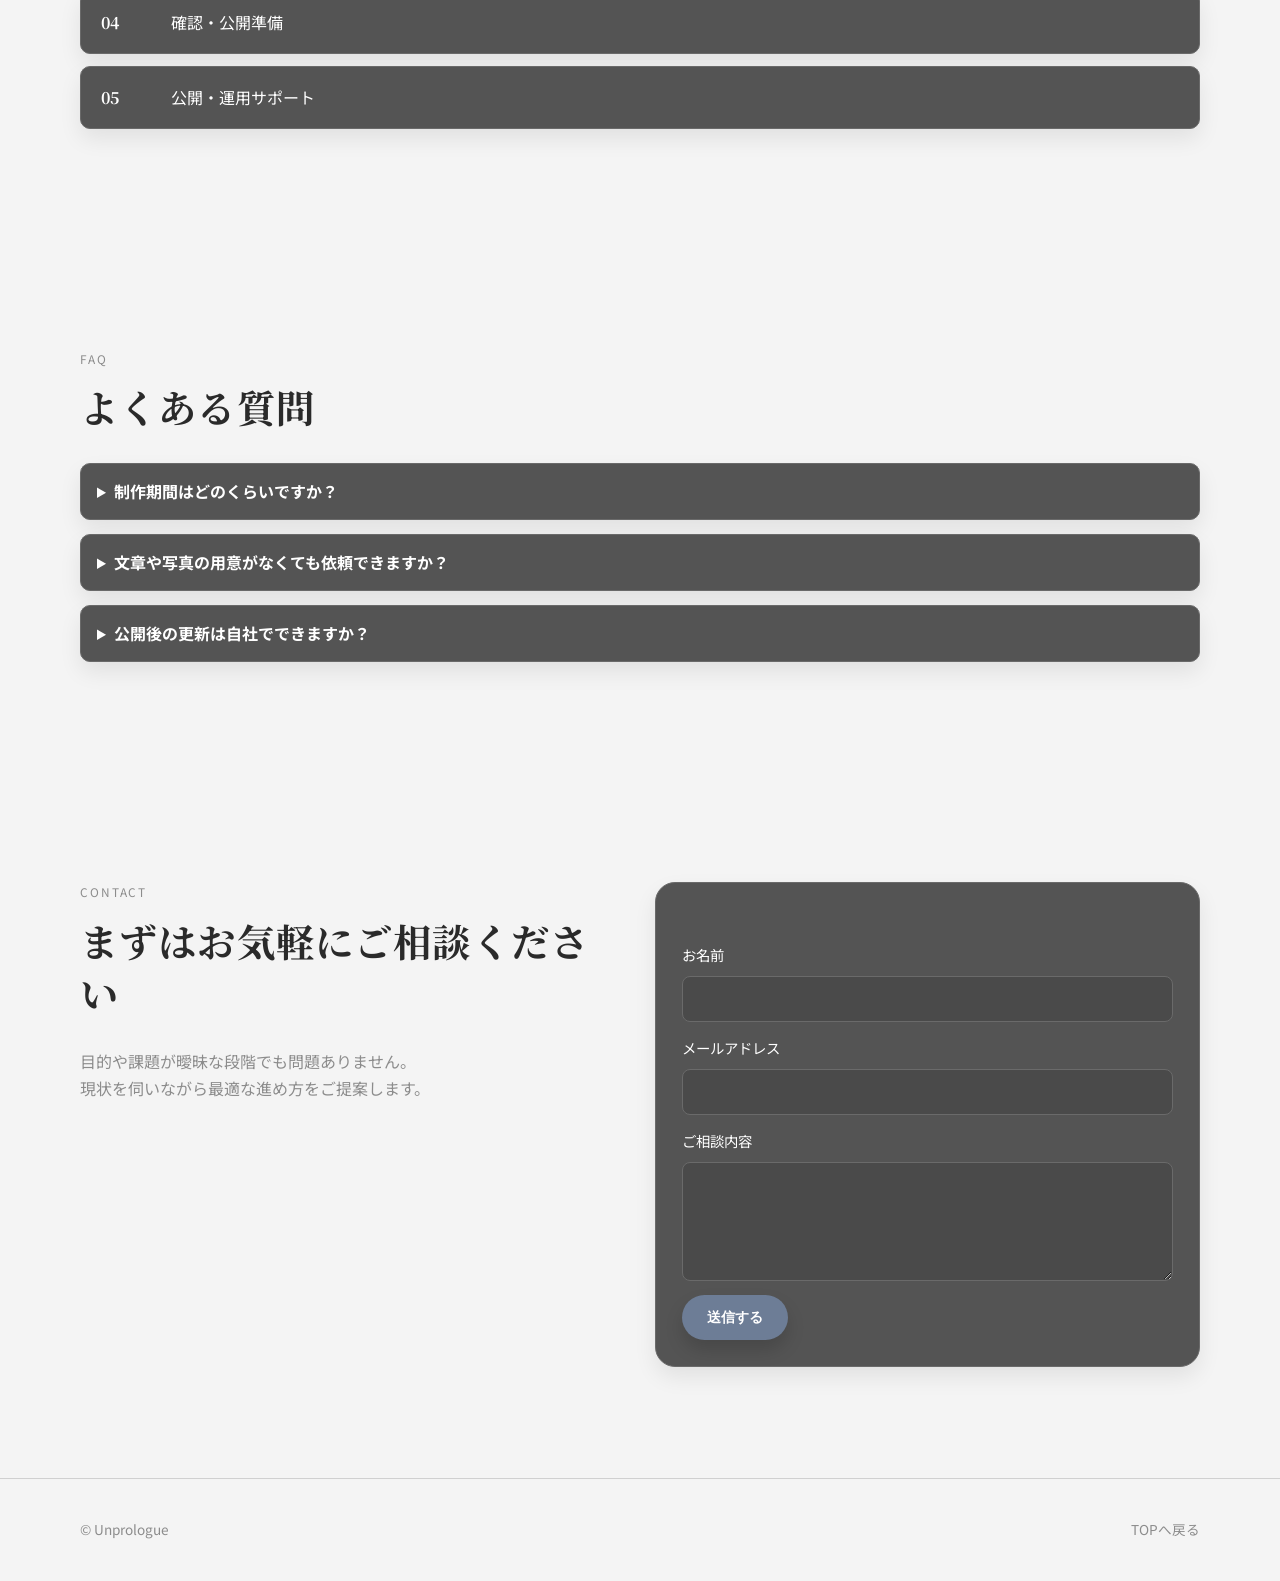
==== commit 720c3008: "Revert "Add Unprologue corporate company page inspired by mederi.jp" This reverts commit 4fff6e87684" ====
--- a/index.html
+++ b/index.html
@@ -391,11 +391,8 @@
 
     <footer class="site-footer">
       <div class="container footer-wrap">
-        <p>© <a href="company/">Unprologue</a></p>
-        <nav class="footer-nav" aria-label="フッターナビゲーション">
-          <a href="company/">会社概要</a>
-          <a href="#top">TOPへ戻る</a>
-        </nav>
+        <p>© Unprologue</p>
+        <a href="#top">TOPへ戻る</a>
       </div>
     </footer>
 
--- a/css/styles.css
+++ b/css/styles.css
@@ -1727,21 +1727,6 @@
   font-size: 0.85rem;
 }
 
-.footer-wrap a {
-  color: var(--text-muted);
-  transition: color 0.2s ease;
-}
-
-.footer-wrap a:hover {
-  color: var(--title);
-}
-
-.footer-nav {
-  display: flex;
-  align-items: center;
-  gap: 20px;
-}
-
 @media (max-width: 980px) {
   .hero-grid,
   .contact-grid {
